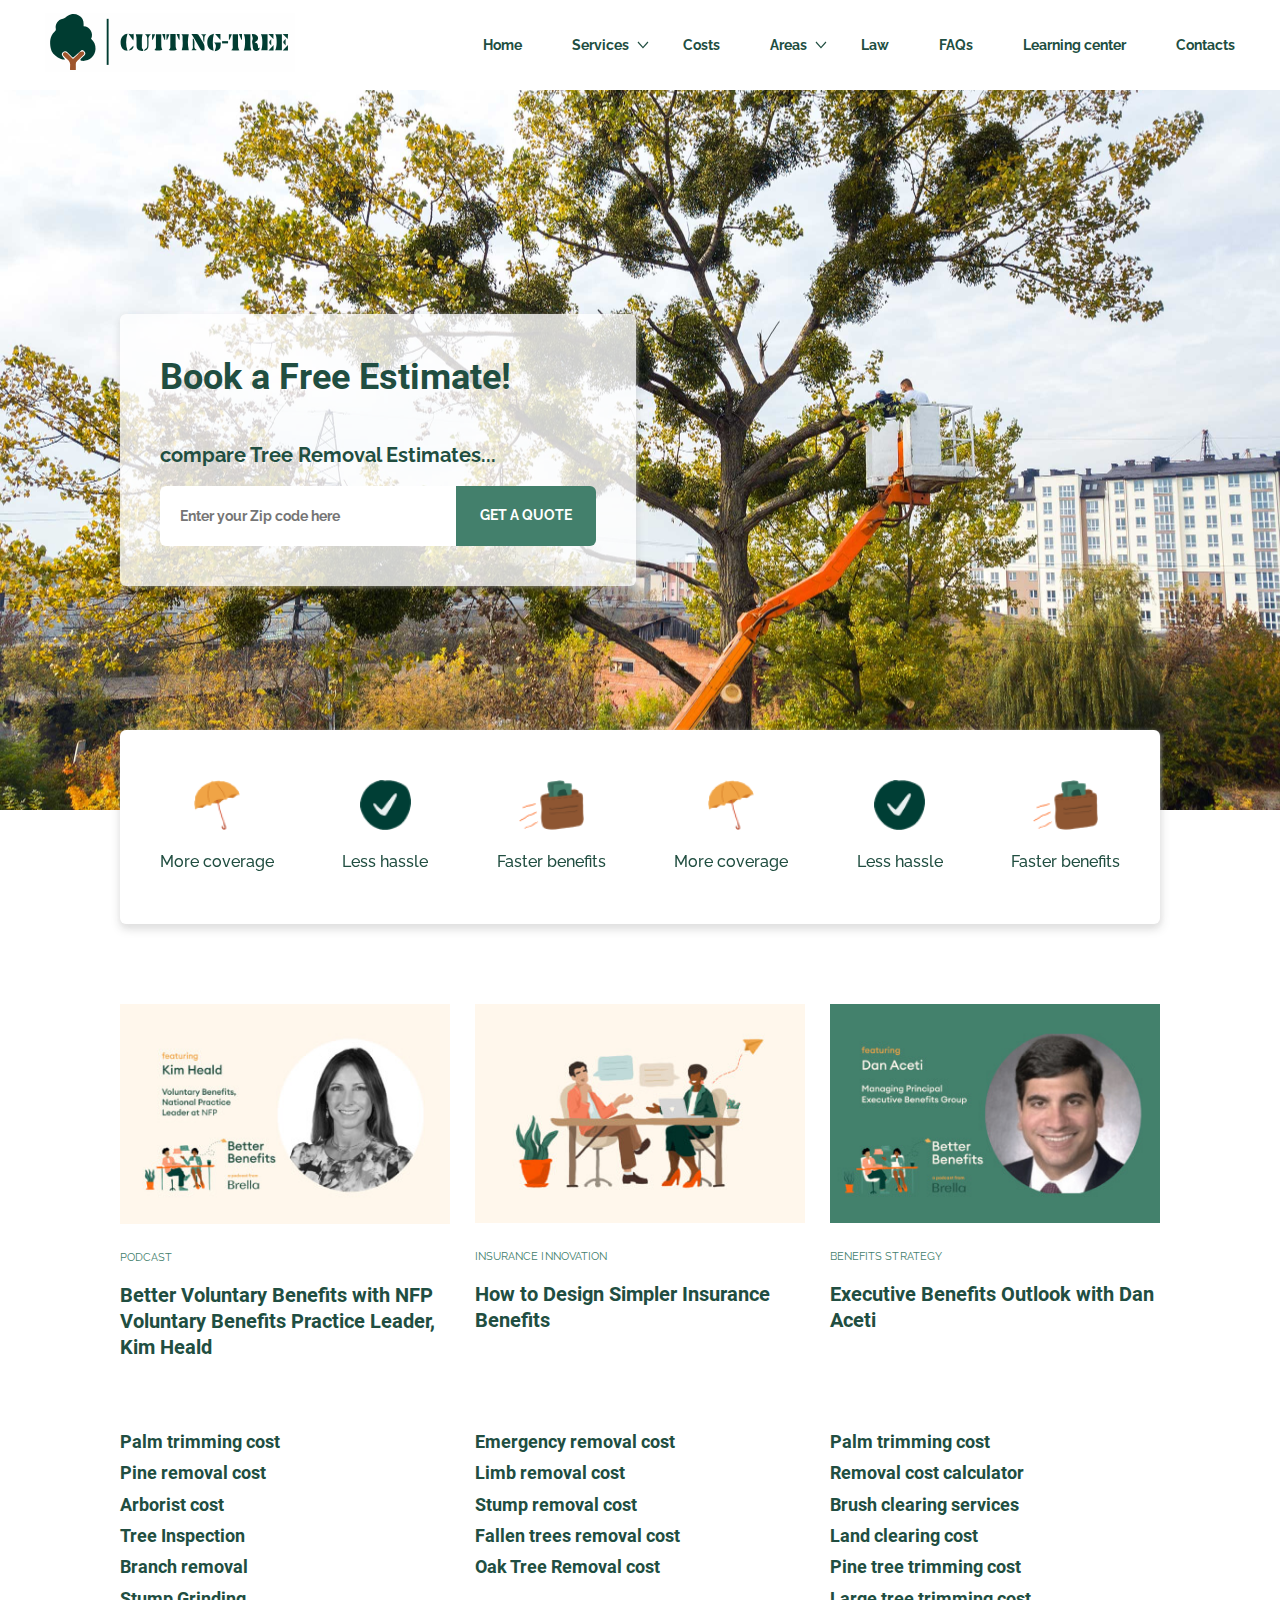
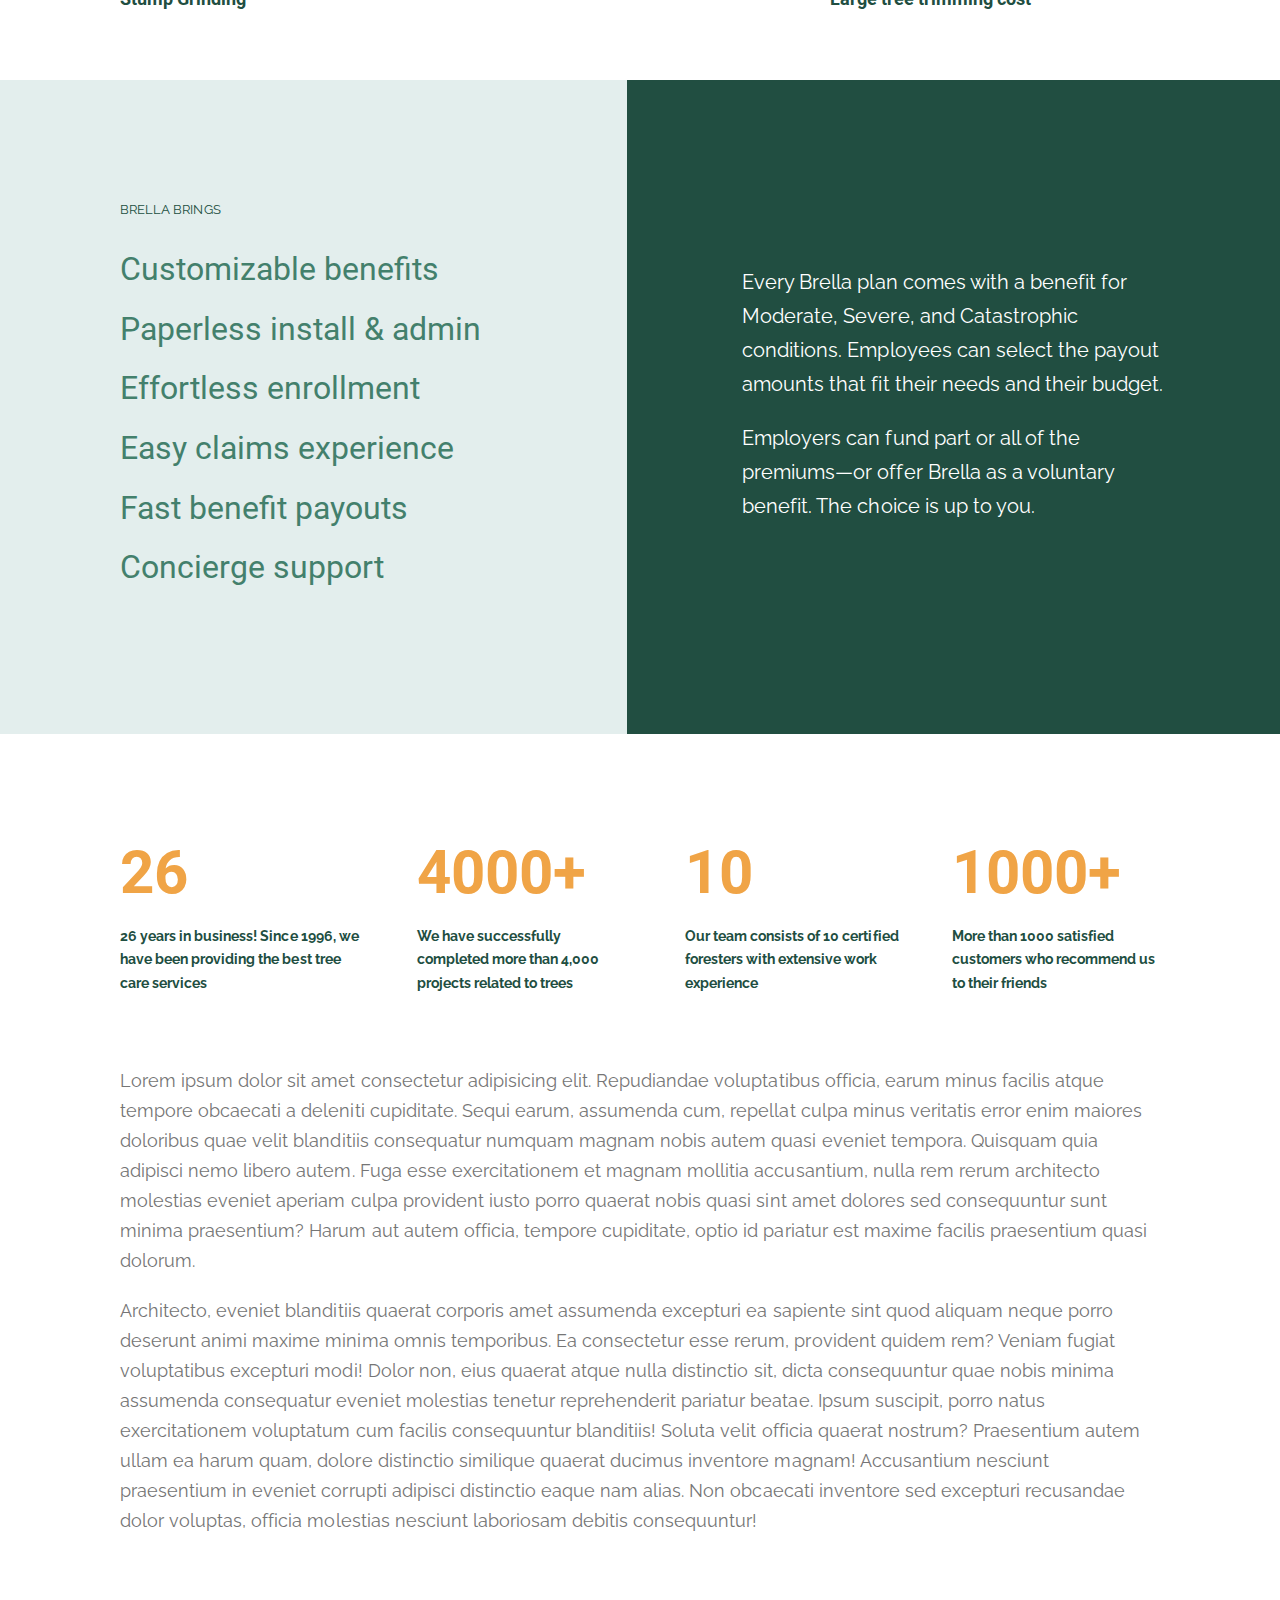
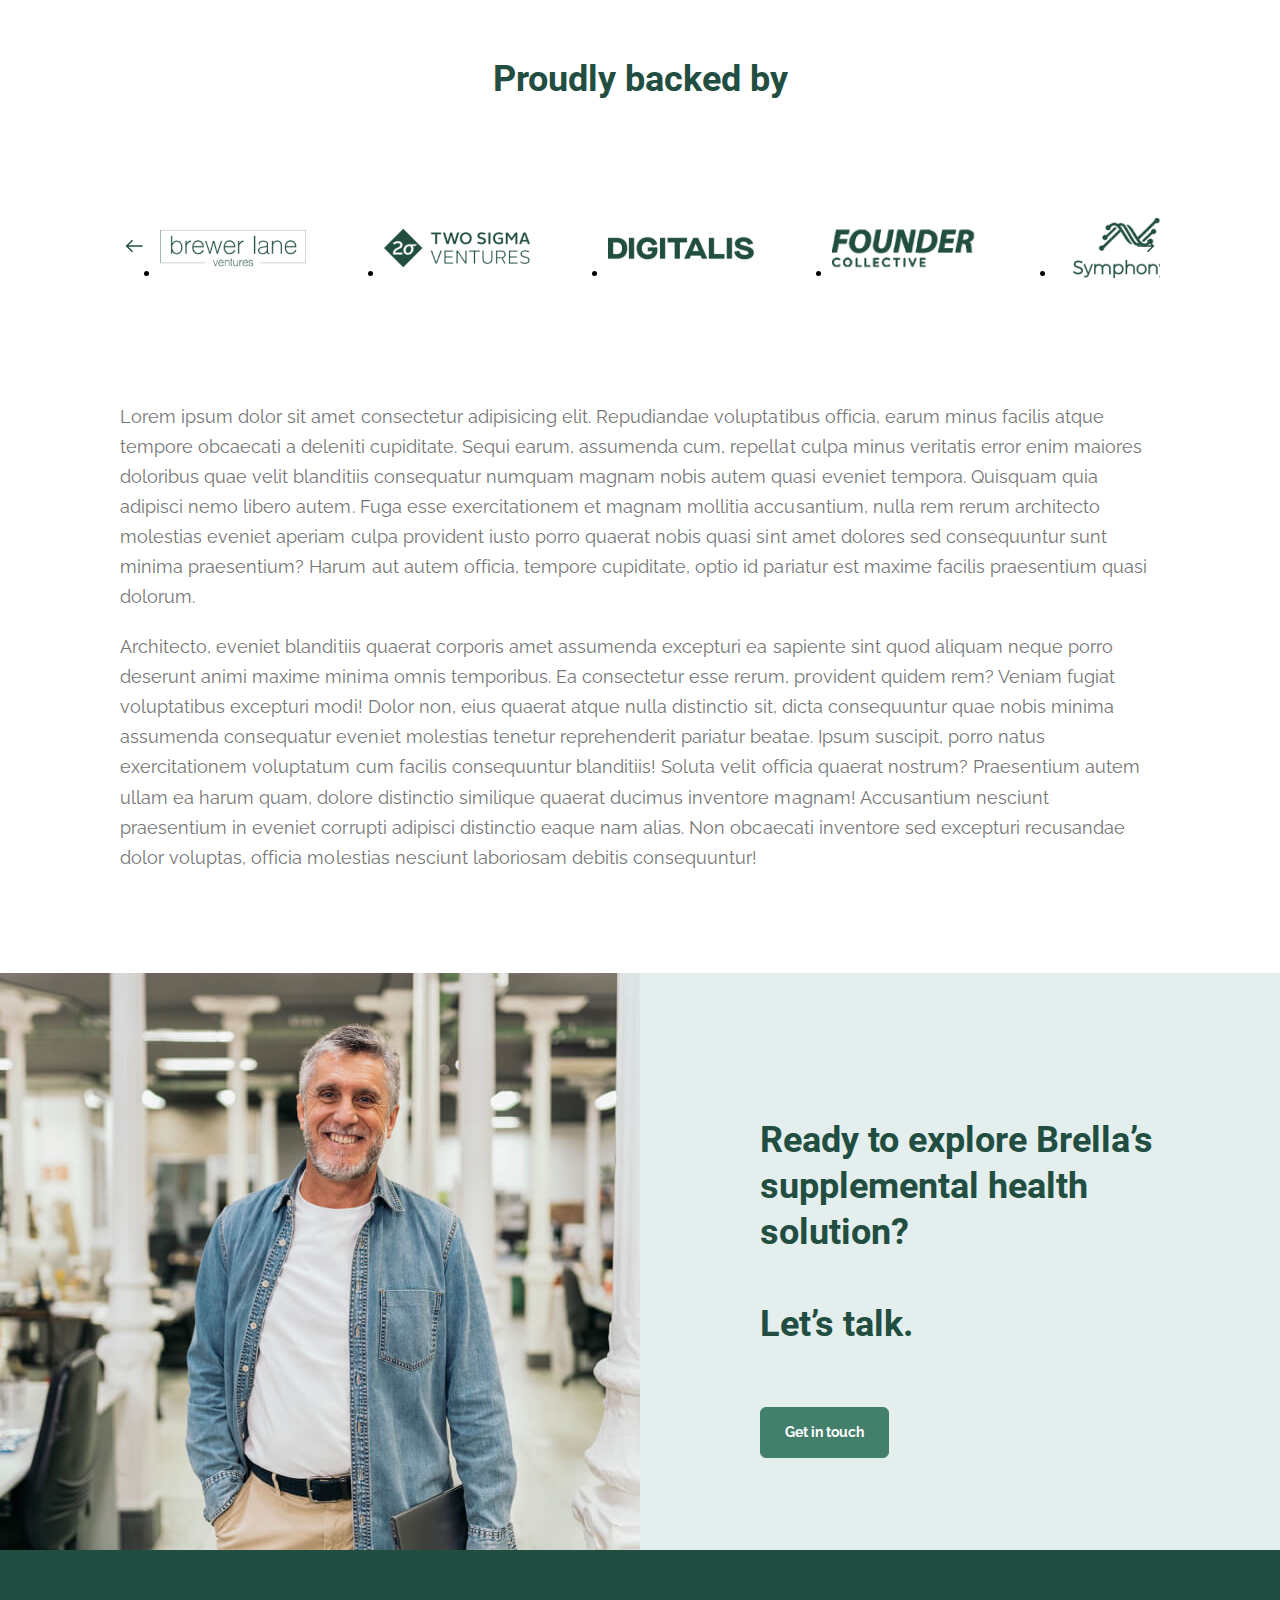
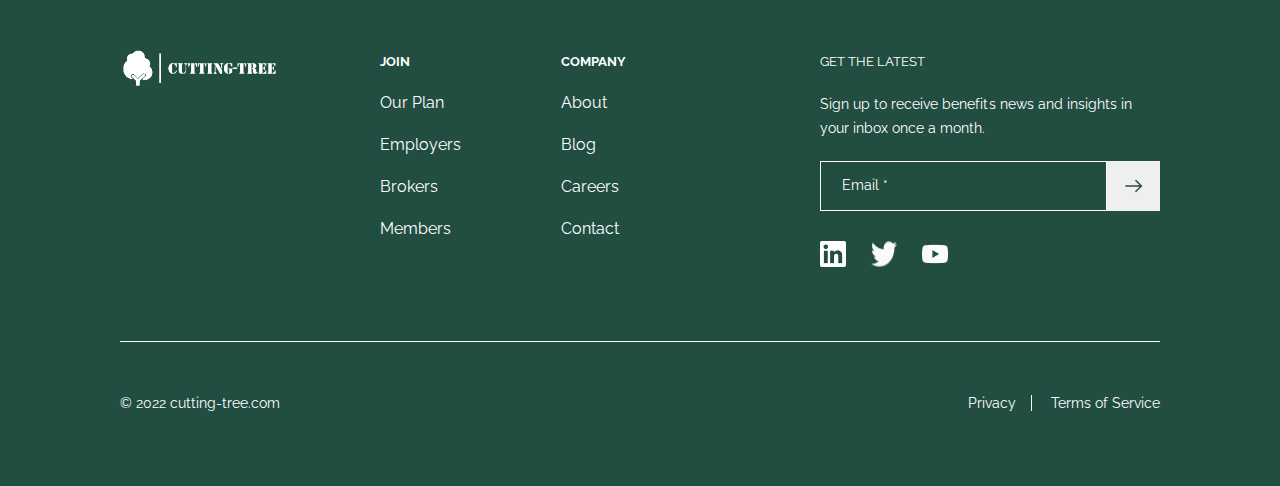
==== index.html @ c0d65509 "style: small fixes in html code styles" ====
<!DOCTYPE html>
<html lang="en">
  <head>
    <meta charset="UTF-8" />
    <meta http-equiv="X-UA-Compatible" content="IE=edge" />
    <meta name="viewport" content="width=device-width, initial-scale=1.0" />
    <link rel="stylesheet" href="./styles/styles.css" />
    <link rel="stylesheet" href="./vendor/swiper-bundle.min.css" />
    <title>Cutting Tree Service - Free removal estimates</title>
  </head>
  <body>
    <div class="page">
      <header class="header page__section page__section_size_l">
        <div class="header__container">
          <div class="header__logo">
            <a href="/">
              <img
                class="logo"
                src="./images/logo-image.svg"
                alt="Cutting tree - tree removal estimates"
              />
            </a>
          </div>
          <div class="menu header__menu">
            <a href="#" class="menu__logo-link">
              <img
                class="menu__logo"
                src="./images/logo-image.svg"
                alt="Cutting tree - tree removal estimates"
              />
            </a>
            <ul class="menu__list">
              <li class="menu__item">
                <a class="menu__link" href="#">Home</a>
              </li>
              <li class="menu__item menu__item_has-subsection">
                <a class="menu__link" href="#">Services</a>
                <span class="menu__sublist-arrow"></span>
                <ul class="menu__sublist">
                  <li class="menu__sublist-back">Go back</li>
                  <li class="menu__sublist-item">
                    <a class="menu__link" href="#">Services Link 1</a>
                  </li>
                  <li class="menu__sublist-item">
                    <a class="menu__link" href="#">Services Link 2</a>
                  </li>
                  <li class="menu__sublist-item">
                    <a class="menu__link" href="#">Services Link 3</a>
                  </li>
                  <li class="menu__sublist-item">
                    <a class="menu__link" href="#">Services Link 4</a>
                  </li>
                  <li class="menu__sublist-item">
                    <a class="menu__link" href="#">Services Link 5</a>
                  </li>
                  <li class="menu__sublist-item">
                    <a class="menu__link" href="#">Services Link 6</a>
                  </li>
                </ul>
              </li>
              <li class="menu__item">
                <a class="menu__link" href="#">Costs</a>
              </li>
              <li class="menu__item menu__item_has-subsection">
                <a class="menu__link" href="#">Areas</a>
                <span class="menu__sublist-arrow"></span>
                <ul class="menu__sublist">
                  <li class="menu__sublist-back">Go back</li>
                  <li class="menu__sublist-item">
                    <a class="menu__link" href="#">Areas Link 1</a>
                  </li>
                  <li class="menu__sublist-item">
                    <a class="menu__link" href="#">Areas Link 2</a>
                  </li>
                  <li class="menu__sublist-item">
                    <a class="menu__link" href="#">Areas Link 3</a>
                  </li>
                  <li class="menu__sublist-item">
                    <a class="menu__link" href="#">Areas Link 4</a>
                  </li>
                  <li class="menu__sublist-item">
                    <a class="menu__link" href="#">Areas Link 5</a>
                  </li>
                  <li class="menu__sublist-item">
                    <a class="menu__link" href="#">Areas Link 6</a>
                  </li>
                </ul>
              </li>
              <li class="menu__item">
                <a class="menu__link" href="#">Law</a>
              </li>
              <li class="menu__item">
                <a class="menu__link" href="#">FAQs</a>
              </li>
              <li class="menu__item">
                <a class="menu__link" href="#">Learning center</a>
              </li>
              <li class="menu__item">
                <a class="menu__link" href="#">Contacts</a>
              </li>
            </ul>
          </div>
          <button class="header__menu-button"></button>
        </div>
        <div class="header__overlay"></div>
      </header>

      <main class="main">
        <section class="hero">
          <img
            class="hero__image"
            src="./images/hero.jpg"
            alt="Cutting Tree Service - tree removal estimates"
          />
          <div class="hero__wide-container">
            <div class="hero__container page__section page__section_size_m">
              <div class="hero__action-container">
                <div class="hero__title">Book a Free Estimate!</div>
                <div class="hero__subtitle">
                  compare Tree Removal Estimates...
                </div>
                <form
                  action=""
                  class="form hero__search-form"
                  autocomplete="off"
                >
                  <input
                    class="form__input"
                    type="text"
                    name="query"
                    placeholder="Enter your Zip code here"
                  />
                  <button class="form__button" type="button" aria-label="">
                    Get a quote
                  </button>
                </form>
              </div>
            </div>
          </div>
        </section>

        <section class="advantages page__section page__section_size_m">
          <ul class="advantages__list">
            <li class="advantages__item">
              <img class="advantages__image" src="./images/adv1.png" alt="" />
              <a class="advantages__link">More coverage</a>
            </li>
            <li class="advantages__item">
              <img class="advantages__image" src="./images/adv2.png" alt="" />
              <a class="advantages__link">Less hassle</a>
            </li>
            <li class="advantages__item">
              <img class="advantages__image" src="./images/adv3.png" alt="" />
              <a class="advantages__link">Faster benefits</a>
            </li>
            <li class="advantages__item">
              <img class="advantages__image" src="./images/adv1.png" alt="" />
              <a class="advantages__link">More coverage</a>
            </li>
            <li class="advantages__item">
              <img class="advantages__image" src="./images/adv2.png" alt="" />
              <a class="advantages__link">Less hassle</a>
            </li>
            <li class="advantages__item">
              <img class="advantages__image" src="./images/adv3.png" alt="" />
              <a class="advantages__link">Faster benefits</a>
            </li>
          </ul>
        </section>

        <section class="articles page__section page__section_size_l">
          <div class="scroll-row">
            <ul class="articles__list">
              <li class="articles__item">
                <article class="article">
                  <img
                    src="./images/article1-podcast.jpg"
                    alt=""
                    class="article__image"
                  />
                  <h3 class="article__type">Podcast</h3>
                  <a href="#" class="article__link">
                    Better Voluntary Benefits with NFP Voluntary Benefits Practice Leader, Kim Heald
                  </a>
                </article>
              </li>
              <li class="articles__item">
                <article class="article">
                  <img
                    src="./images/article2-insurance.jpg"
                    alt=""
                    class="article__image"
                  />
                  <h3 class="article__type">Insurance Innovation</h3>
                  <a href="#" class="article__link">
                    How to Design Simpler Insurance Benefits
                  </a>
                </article>
              </li>
              <li class="articles__item">
                <article class="article">
                  <img
                    src="./images/article3-srategy.jpg"
                    alt=""
                    class="article__image"
                  />
                  <h3 class="article__type">Benefits Strategy</h3>
                  <a href="#" class="article__link">
                    Executive Benefits Outlook with Dan Aceti
                  </a>
                </article>
              </li>
            </ul>
          </div>
        </section>

        <section class="columns page__section page__section_size_m">
          <article class="columns__item">
            <ul class="columns__link-list">
              <li class="columns__list-item">
                <a href="#" class="columns__link">Palm trimming cost</a>
              </li>
              <li class="columns__list-item">
                <a href="#" class="columns__link">Pine removal cost</a>
              </li>
              <li class="columns__list-item">
                <a href="#" class="columns__link">Arborist cost</a>
              </li>
              <li class="columns__list-item">
                <a href="#" class="columns__link">Tree Inspection</a>
              </li>
              <li class="columns__list-item">
                <a href="#" class="columns__link">Branch removal</a>
              </li>
              <li class="columns__list-item">
                <a href="#" class="columns__link">Stump Grinding</a>
              </li>
            </ul>
          </article>
          <article class="columns__item">
            <ul class="columns__link-list">
              <li class="columns__list-item">
                <a href="#" class="columns__link">Emergency removal cost</a>
              </li>
              <li class="columns__list-item">
                <a href="#" class="columns__link">Limb removal cost</a>
              </li>
              <li class="columns__list-item">
                <a href="#" class="columns__link">Stump removal cost</a>
              </li>
              <li class="columns__list-item">
                <a href="#" class="columns__link">Fallen trees removal cost</a>
              </li>
              <li class="columns__list-item">
                <a href="#" class="columns__link">Oak Tree Removal cost</a>
              </li>
            </ul>
          </article>
          <article class="columns__item">
            <ul class="columns__link-list">
              <li class="columns__list-item">
                <a href="#" class="columns__link">Palm trimming cost</a>
              </li>
              <li class="columns__list-item">
                <a href="#" class="columns__link">Removal cost calculator</a>
              </li>
              <li class="columns__list-item">
                <a href="#" class="columns__link">Brush clearing services</a>
              </li>
              <li class="columns__list-item">
                <a href="#" class="columns__link">Land clearing cost</a>
              </li>
              <li class="columns__list-item">
                <a href="#" class="columns__link">Pine tree trimming cost</a>
              </li>
              <li class="columns__list-item">
                <a href="#" class="columns__link">Large tree trimming cost</a>
              </li>
            </ul>
          </article>
        </section>

        <section class="two-sides page__section page__section_size_xl">
          <div class="two-sides__column">
            <p class="two-sides__caption">brella brings</p>
            <ul class="two-sides__list">
              <li class="two-sides__item">
                <a class="two-sides__link" href="#">Customizable benefits</a>
              </li>
              <li class="two-sides__item">
                <a class="two-sides__link" href="#">Paperless install & admin</a>
              </li>
              <li class="two-sides__item">
                <a class="two-sides__link" href="#">Effortless enrollment</a>
              </li>
              <li class="two-sides__item">
                <a class="two-sides__link" href="#">Easy claims experience</a>
              </li>
              <li class="two-sides__item">
                <a class="two-sides__link" href="#">Fast benefit payouts</a>
              </li>
              <li class="two-sides__item">
                <a class="two-sides__link" href="#">Concierge support</a>
              </li>
            </ul>
          </div>
          <div class="two-sides__column">
            <p class="two-sides__text">
              Every Brella plan comes with a benefit for Moderate, Severe, and Catastrophic conditions. Employees can select the payout amounts that fit their needs and their budget.
            </p>
            <p class="two-sides__text">
              Employers can fund part or all of the premiums—or offer Brella as a voluntary benefit. The choice is up to you.
            </p>
          </div>
        </section>

        <section class="numbers page__section page__section_size_m">
          <ul class="numbers__list">
            <li class="numbers__item">
              <h2 class="numbers__title">26</h2>
              <p class="numbers__desc">
                26 years in business! Since 1996, we have been providing the best tree care services
              </p>
            </li>
            <li class="numbers__item">
              <h2 class="numbers__title">4000+</h2>
              <p class="numbers__desc">
                We have successfully completed more than 4,000 projects related to trees
              </p>
            </li>
            <li class="numbers__item">
              <h2 class="numbers__title">10</h2>
              <p class="numbers__desc">
                Our team consists of 10 certified foresters with extensive work experience
              </p>
            </li>
            <li class="numbers__item">
              <h2 class="numbers__title">1000+</h2>
              <p class="numbers__desc">
                More than 1000 satisfied customers who recommend us to their friends
              </p>
            </li>
          </ul>
        </section>

        <section class="texts page__section page__section_size_m">
            <p class="texts__paragraph">Lorem ipsum dolor sit amet consectetur adipisicing elit. Repudiandae voluptatibus officia, earum minus facilis atque tempore obcaecati a deleniti cupiditate. Sequi earum, assumenda cum, repellat culpa minus veritatis error enim maiores doloribus quae velit blanditiis consequatur numquam magnam nobis autem quasi eveniet tempora. Quisquam quia adipisci nemo libero autem. Fuga esse exercitationem et magnam mollitia accusantium, nulla rem rerum architecto molestias eveniet aperiam culpa provident iusto porro quaerat nobis quasi sint amet dolores sed consequuntur sunt minima praesentium? Harum aut autem officia, tempore cupiditate, optio id pariatur est maxime facilis praesentium quasi dolorum.</p>
            <p class="texts__paragraph">Architecto, eveniet blanditiis quaerat corporis amet assumenda excepturi ea sapiente sint quod aliquam neque porro deserunt animi maxime minima omnis temporibus. Ea consectetur esse rerum, provident quidem rem? Veniam fugiat voluptatibus excepturi modi! Dolor non, eius quaerat atque nulla distinctio sit, dicta consequuntur quae nobis minima assumenda consequatur eveniet molestias tenetur reprehenderit pariatur beatae. Ipsum suscipit, porro natus exercitationem voluptatum cum facilis consequuntur blanditiis! Soluta velit officia quaerat nostrum? Praesentium autem ullam ea harum quam, dolore distinctio similique quaerat ducimus inventore magnam! Accusantium nesciunt praesentium in eveniet corrupti adipisci distinctio eaque nam alias. Non obcaecati inventore sed excepturi recusandae dolor voluptas, officia molestias nesciunt laboriosam debitis consequuntur!</p>
        </section>

        <section class="clients page__section page__section_size_m">
          <h2 class="clients__title">Proudly backed by</h2>
          <div class="swiper mySwiper">
            <ul class="clients__list swiper-wrapper">
              <li class="clients__item swiper-slide">
                <a href="#" class="clients__link">
                  <img
                    src="./images/client1.png"
                    alt=""
                    class="clients__logo"
                  />
                </a>
              </li>
              <li class="clients__item swiper-slide">
                <a href="#" class="clients__link">
                  <img
                    src="./images/client2.png"
                    alt=""
                    class="clients__logo"
                  />
                </a>
              </li>
              <li class="clients__item swiper-slide">
                <a href="#" class="clients__link">
                  <img
                    src="./images/client3.png"
                    alt=""
                    class="clients__logo"
                  />
                </a>
              </li>
              <li class="clients__item swiper-slide">
                <a href="#" class="clients__link">
                  <img
                    src="./images/client4.png"
                    alt=""
                    class="clients__logo"
                  />
                </a>
              </li>
              <li class="clients__item swiper-slide">
                <a href="#" class="clients__link">
                  <img
                    src="./images/client5.png"
                    alt=""
                    class="clients__logo"
                  />
                </a>
              </li>
              <li class="clients__item swiper-slide">
                <a href="#" class="clients__link">
                  <img
                    src="./images/client1.png"
                    alt=""
                    class="clients__logo"
                  />
                </a>
              </li>
              <li class="clients__item swiper-slide">
                <a href="#" class="clients__link">
                  <img
                    src="./images/client2.png"
                    alt=""
                    class="clients__logo"
                  />
                </a>
              </li>
              <li class="clients__item swiper-slide">
                <a href="#" class="clients__link">
                  <img
                    src="./images/client3.png"
                    alt=""
                    class="clients__logo"
                  />
                </a>
              </li>
            </ul>
          </div>
          <div class="clients__button-next"></div>
          <div class="clients__button-prev"></div>
        </section>

        <section class="texts page__section page__section_size_m">
          <p class="texts__paragraph">Lorem ipsum dolor sit amet consectetur adipisicing elit. Repudiandae voluptatibus officia, earum minus facilis atque tempore obcaecati a deleniti cupiditate. Sequi earum, assumenda cum, repellat culpa minus veritatis error enim maiores doloribus quae velit blanditiis consequatur numquam magnam nobis autem quasi eveniet tempora. Quisquam quia adipisci nemo libero autem. Fuga esse exercitationem et magnam mollitia accusantium, nulla rem rerum architecto molestias eveniet aperiam culpa provident iusto porro quaerat nobis quasi sint amet dolores sed consequuntur sunt minima praesentium? Harum aut autem officia, tempore cupiditate, optio id pariatur est maxime facilis praesentium quasi dolorum.</p>
          <p class="texts__paragraph">Architecto, eveniet blanditiis quaerat corporis amet assumenda excepturi ea sapiente sint quod aliquam neque porro deserunt animi maxime minima omnis temporibus. Ea consectetur esse rerum, provident quidem rem? Veniam fugiat voluptatibus excepturi modi! Dolor non, eius quaerat atque nulla distinctio sit, dicta consequuntur quae nobis minima assumenda consequatur eveniet molestias tenetur reprehenderit pariatur beatae. Ipsum suscipit, porro natus exercitationem voluptatum cum facilis consequuntur blanditiis! Soluta velit officia quaerat nostrum? Praesentium autem ullam ea harum quam, dolore distinctio similique quaerat ducimus inventore magnam! Accusantium nesciunt praesentium in eveniet corrupti adipisci distinctio eaque nam alias. Non obcaecati inventore sed excepturi recusandae dolor voluptas, officia molestias nesciunt laboriosam debitis consequuntur!</p>
      </section>

        <section class="action page__section page__section_size_xl">
          <img src="./images/action-pic.jpg" alt="" class="action__image" />
          <div class="action__prompt">
            <h2 class="action__title">
              Ready to explore Brella’s supplemental health solution?
            </h2>
            <h2 class="action__title">Let’s talk.</h2>
            <button type="button" class="action__button">Get in touch</button>
          </div>
        </section>
      </main>

      <footer class="footer">
        <div class="footer__main-container page__section page__section_size_m">
          <div class="footer__information">
            <img
              src="./images/logo-white.png"
              alt="Cutting tree - tree removal estimates"
              class="footer__logo"
            />
            <div class="footer__menu-container">
              <div class="footer__container">
                <h3 class="footer__menu-title">Join</h3>
                <ul class="footer__menu">
                  <li class="footer__item">
                    <a href="#" class="footer__menu-link">Our Plan</a>
                  </li>
                  <li class="footer__item">
                    <a href="#" class="footer__menu-link">Employers</a>
                  </li>
                  <li class="footer__item">
                    <a href="#" class="footer__menu-link">Brokers</a>
                  </li>
                  <li class="footer__item">
                    <a href="#" class="footer__menu-link">Members</a>
                  </li>
                </ul>
              </div>
              <div class="footer__container">
                <h3 class="footer__menu-title">Company</h3>
                <ul class="footer__menu">
                  <li class="footer__item">
                    <a href="#" class="footer__menu-link">About</a>
                  </li>
                  <li class="footer__item">
                    <a href="#" class="footer__menu-link">Blog</a>
                  </li>
                  <li class="footer__item">
                    <a href="#" class="footer__menu-link">Careers</a>
                  </li>
                  <li class="footer__item">
                    <a href="#" class="footer__menu-link">Contact</a>
                  </li>
                </ul>
              </div>
            </div>
            <div class="footer__subscription">
              <div class="footer__caption">Get the latest</div>
              <p class="footer__text">
                Sign up to receive benefits news and insights in your inbox once a month.
              </p>
              <form action="" class="footer__form">
                <input
                  type="text"
                  class="footer__email"
                  placeholder="Email *"
                />
                <button class="footer__button"></button>
              </form>
              <div class="socials">
                <ul class="socials__list">
                  <li class="socials__item">
                    <a href="#" class="socials__link socials__link_res_instagram"></a>
                  </li>
                  <li class="socials__item">
                    <a href="#" class="socials__link socials__link_res_twitter"></a>
                  </li>
                  <li class="socials__item">
                    <a href="#" class="socials__link socials__link_res_youtube"></a>
                  </li>
                </ul>
              </div>
            </div>
          </div>
          <div class="footer__oficials">
            <p class="footer__copyright">&copy; 2022 cutting-tree.com</p>
            <div class="footer__oficials-link">
              <a href="#" class="footer__link">Privacy</a>
              <a href="#" class="footer__link">Terms of Service</a>
            </div>
          </div>
        </div>
      </footer>
    </div>

    <!-- Swiper JS -->
    <script src="./vendor/scripts/swiper-bundle.min.js"></script>
    <script src="./scripts/index.js"></script>
  </body>
</html>
---- styles/styles.css ----
@import url(../vendor/normalize.css);
@font-face {
  src: url(../vendor/fonts/Raleway/Raleway-VariableFont_wght.ttf) format("truetype");
  font-family: "Raleway";
  font-style: normal;
}
@font-face {
  src: url(../vendor/fonts/Raleway/Raleway-Italic-VariableFont_wght.ttf) format("truetype");
  font-family: "Raleway";
  font-style: italic;
}
@font-face {
  src: url(../vendor/fonts/Roboto/Roboto-Bold.ttf) format("truetype");
  font-family: "Roboto";
  font-weight: 700;
  font-style: normal;
}
@font-face {
  src: url(../vendor/fonts/Roboto/Roboto-Regular.ttf) format("truetype");
  font-family: "Roboto";
  font-weight: 400;
  font-style: normal;
}
.page {
  width: 100%;
}
.page__section {
  min-width: 320px;
  max-width: 1440px;
  box-sizing: border-box;
  margin: 0 auto;
}
.page__section_size_xl {
  padding-left: 0;
  padding-right: 0;
}
.page__section_size_l {
  padding-left: 45px;
  padding-right: 45px;
}
@media (max-width: 1279px) {
  .page__section_size_l {
    padding-left: 30px;
    padding-right: 30px;
  }
}
@media (max-width: 1023px) {
  .page__section_size_l {
    padding-left: 24px;
    padding-right: 24px;
  }
}
@media (max-width: 810px) {
  .page__section_size_l {
    padding-left: 16px;
    padding-right: 16px;
  }
}
@media (max-width: 374px) {
  .page__section_size_l {
    padding-left: 8px;
    padding-right: 8px;
  }
}
.page__section_size_m {
  padding-left: 120px;
  padding-right: 120px;
}
@media (max-width: 1279px) {
  .page__section_size_m {
    padding-left: 60px;
    padding-right: 60px;
  }
}
@media (max-width: 1023px) {
  .page__section_size_m {
    padding-left: 30px;
    padding-right: 30px;
  }
}
@media (max-width: 810px) {
  .page__section_size_m {
    padding-left: 16px;
    padding-right: 16px;
  }
}
@media (max-width: 374px) {
  .page__section_size_m {
    padding-left: 8px;
    padding-right: 8px;
  }
}

.header {
  height: 90px;
}
@media (max-width: 1023px) {
  .header {
    height: 80px;
  }
}
@media (max-width: 810px) {
  .header {
    height: 60px;
  }
}
.header__container {
  display: flex;
  flex-flow: row nowrap;
  justify-content: space-between;
  align-items: center;
  height: 100%;
}
.header__logo {
  flex-basis: 25%;
  flex-shrink: 2;
  min-width: 180px;
  max-width: 280px;
  padding-right: 30px;
  box-sizing: border-box;
}
@media (max-width: 1279px) {
  .header__logo {
    max-width: 240px;
  }
}
@media (max-width: 1023px) {
  .header__logo {
    max-width: 210px;
    padding-right: 0;
  }
}
.header__menu {
  flex-shrink: 1;
}
.header__menu-button {
  display: none;
  width: 30px;
  height: 23px;
  padding: 0;
  background-color: transparent;
  background-image: url("../images/mobile-menu.svg");
  background-repeat: no-repeat;
  background-size: 30px 23px;
  background-position: center;
  border: none;
}
@media (max-width: 1023px) {
  .header__menu-button {
    display: block;
  }
}
.header__overlay {
  display: none;
  position: fixed;
  left: 0;
  top: 0;
  width: 100%;
  height: 100%;
  background-color: rgba(0, 0, 0, 0.8);
  z-index: 10;
}
.header__overlay_visible_true {
  display: block;
}

.logo {
  width: 100%;
  height: 100%;
  object-fit: contain;
}

@media (max-width: 1023px) {
  .menu {
    position: fixed;
    top: 0;
    left: -100%;
    height: 100vh;
    width: 100%;
    visibility: hidden;
    max-width: 324px;
    min-width: 274px;
    overflow-y: auto;
    overflow-x: hidden;
    background-color: #ffffff;
    z-index: 11;
    transition: all 0.3s ease-in-out;
  }
}
@media (max-width: 480px) {
  .menu {
    max-width: 75vw;
  }
}
.menu__logo-link {
  display: none;
}
@media (max-width: 1023px) {
  .menu__logo-link {
    display: block;
  }
}
.menu__logo {
  padding: 25px 15px 25px;
  width: 160px;
}
@media (max-width: 480px) {
  .menu__logo {
    padding-top: 9px;
    padding-bottom: 10px;
  }
}
.menu__list {
  display: flex;
  flex-direction: row;
  margin: 0;
  padding: 0;
  list-style: none;
}
@media (max-width: 1023px) {
  .menu__list {
    flex-direction: column;
  }
}
.menu__item {
  position: relative;
  margin-right: 50px;
  display: flex;
  flex-flow: row nowrap;
  justify-content: flex-start;
  align-items: center;
  box-sizing: border-box;
  text-align: center;
}
.menu__item:last-of-type {
  margin-right: 0;
}
@media (max-width: 1279px) {
  .menu__item {
    margin-right: 30px;
  }
}
@media (max-width: 1023px) {
  .menu__item {
    border-bottom: 1px solid #dee2e6;
    margin-right: 0;
    padding: 15px 16px;
  }
  .menu__item:first-of-type {
    border-top: 1px solid #dee2e6;
  }
}
.menu__item_has-subsection {
  margin-right: 34px;
}
@media (max-width: 1279px) {
  .menu__item_has-subsection {
    margin-right: 18px;
  }
}
@media (max-width: 1023px) {
  .menu__item_has-subsection {
    position: static;
    display: flex;
    flex-flow: row nowrap;
    justify-content: space-between;
    align-items: center;
    margin-right: 0;
  }
}
.menu__link {
  font-family: "Raleway", Arial, sans-serif;
  font-size: 14px;
  font-weight: 700;
  font-style: normal;
  line-height: 1.43;
  color: #214E41;
  text-decoration: none;
}
@media (max-width: 1023px) {
  .menu__link {
    font-size: 16px;
  }
}
.menu__link:hover {
  text-decoration: underline;
  cursor: pointer;
}
.menu__sublist-arrow {
  margin-left: 8px;
  display: inline-block;
  width: 12px;
  height: 8px;
  background-image: url("../images/menu-arrow.svg");
  background-repeat: no-repeat;
  background-size: 12px 8px;
  background-position: center center;
  transition: transform 0.2s ease-in-out;
}
@media (max-width: 1279px) {
  .menu__sublist-arrow {
    margin-left: 5px;
  }
}
@media (max-width: 1023px) {
  .menu__sublist-arrow {
    margin-left: 0;
    transform: rotate(-90deg);
  }
}
.menu__sublist {
  position: absolute;
  top: 20px;
  left: -15px;
  width: 200px;
  height: auto;
  display: none;
  flex-direction: column;
  padding: 10px 0 0;
  margin: 0;
  list-style: none;
  background-color: #ffffff;
  z-index: 3;
}
@media (max-width: 1023px) {
  .menu__sublist {
    padding-top: 0;
    display: block;
    top: 60px;
    left: 100%;
    height: 100vh;
    width: 100%;
    visibility: hidden;
    transition: all 0.15s linear;
  }
}
.menu__sublist-back {
  display: none;
  text-align: left;
}
@media (max-width: 1023px) {
  .menu__sublist-back {
    position: relative;
    display: block;
    padding: 15px 16px 15px 31px;
    border-top: 1px solid #dee2e6;
    border-bottom: 1px solid #dee2e6;
    font-family: "Raleway", Arial, sans-serif;
    font-size: 16px;
    font-weight: 700;
    font-style: normal;
    line-height: 1.43;
    color: #214E41;
  }
}
.menu__sublist-back:before {
  content: "";
  position: absolute;
  top: 22px;
  left: 6px;
  width: 12px;
  height: 8px;
  padding-left: 14px;
  background-image: url("../images/menu-arrow.svg");
  background-repeat: no-repeat;
  background-size: 12px 8px;
  background-position: center center;
  transform: rotate(90deg);
}
.menu__sublist-item {
  padding: 12px 15px;
  border: 1px solid #dee2e6;
  border-bottom: none;
  text-align: left;
}
.menu__sublist-item:last-of-type {
  border-bottom: 1px solid #dee2e6;
}
@media (max-width: 1023px) {
  .menu__sublist-item {
    padding: 15px 16px;
    border: none;
    border-bottom: 1px solid #dee2e6;
  }
}
.menu__item:hover .menu__sublist {
  display: flex;
}
.menu__item:hover .menu__sublist-arrow {
  transform: rotate(-180deg);
}
.menu_visible {
  left: 0;
  visibility: visible;
}

.hero {
  position: relative;
  font-size: 0;
}
.hero__image {
  width: 100%;
  max-height: 720px;
  object-fit: cover;
}
@media (max-width: 1279px) {
  .hero__image {
    min-height: 400px;
    max-height: 535px;
  }
}
@media (max-width: 1023px) {
  .hero__image {
    min-height: 330px;
    max-height: 400px;
  }
}
@media (max-width: 767px) {
  .hero__image {
    min-height: unset;
    height: 220px;
  }
}
.hero__wide-container {
  position: absolute;
  top: 0;
  left: 0;
  width: 100%;
  height: 100%;
}
@media (max-width: 767px) {
  .hero__wide-container {
    position: static;
    top: unset;
    left: unset;
    margin-top: 30px;
  }
}
.hero__container {
  height: 100%;
  display: flex;
  flex-flow: row nowrap;
  justify-content: flex-start;
  align-items: center;
}
.hero__action-container {
  box-sizing: border-box;
  padding: 40px;
  width: 100%;
  max-width: 516px;
  display: flex;
  flex-direction: column;
  position: relative;
}
@media (max-width: 767px) {
  .hero__action-container {
    max-width: unset;
  }
}
@media (max-width: 480px) {
  .hero__action-container {
    padding: 20px;
  }
}
.hero__action-container::before {
  content: "";
  position: absolute;
  top: 0;
  left: 0;
  width: 100%;
  height: 100%;
  background-color: #fff;
  opacity: 0.8;
  z-index: 1;
  border-radius: 6px;
  box-shadow: 1px 1px 4px rgba(232, 230, 230, 0.6);
  filter: drop-shadow(0px 4px 4px rgba(0, 0, 0, 0.15));
}
@media (max-width: 767px) {
  .hero__action-container::before {
    opacity: 1;
    background-color: #eae3da;
  }
}
.hero__title {
  font-family: "Roboto", Arial, sans-serif;
  font-size: 36px;
  font-weight: 700;
  font-style: normal;
  line-height: 1.28;
  color: #214E41;
  margin-bottom: 40px;
  z-index: 2;
}
@media (max-width: 1023px) {
  .hero__title {
    font-size: 28px;
    margin-bottom: 20px;
  }
}
@media (max-width: 480px) {
  .hero__title {
    font-size: 24px;
  }
}
.hero__subtitle {
  font-family: "Raleway", Arial, sans-serif;
  font-size: 20px;
  font-weight: 700;
  font-style: normal;
  line-height: 1.5;
  color: #214E41;
  margin-bottom: 16px;
  z-index: 2;
}
@media (max-width: 1023px) {
  .hero__subtitle {
    font-size: 18px;
    margin-bottom: 20px;
  }
}
@media (max-width: 480px) {
  .hero__subtitle {
    font-size: 16px;
    margin-bottom: 16px;
  }
}
.hero__search-form {
  z-index: 2;
}

.form {
  font-size: 0;
  display: flex;
  flex-flow: row nowrap;
  align-items: center;
  width: 100%;
  min-width: 250px;
  max-width: 436px;
}
.form__input {
  width: calc(100% - 140px);
  min-width: 170px;
  height: 60px;
  border: none;
  border-radius: 6px 0px 0px 6px;
  box-sizing: border-box;
  padding: 0 20px;
  font-family: "Raleway", Arial, sans-serif;
  font-size: 14px;
  font-weight: 700;
  font-style: normal;
  line-height: 1.43;
  color: #636262;
}
.form__input::placeholder {
  opacity: 1;
}
.form__input:focus {
  outline: none;
}
@media (max-width: 480px) {
  .form__input {
    padding-left: 12px;
    padding-right: 12px;
  }
}
.form__button {
  width: 100%;
  max-width: 140px;
  min-width: 80px;
  height: 60px;
  border-radius: 0px 6px 6px 0px;
  background-color: #43806C;
  border: none;
  font-family: "Raleway", Arial, sans-serif;
  font-size: 14px;
  font-weight: 700;
  font-style: normal;
  line-height: 1.54;
  color: #FFFFFF;
  text-transform: uppercase;
  padding: 0 20px;
  transition: background-color 300ms ease-in-out;
}
.form__button:hover {
  cursor: pointer;
  background-color: #326957;
}
@media (max-width: 480px) {
  .form__button {
    padding-left: 12px;
    padding-right: 12px;
  }
}

.advantages__list {
  position: relative;
  top: -80px;
  left: 0;
  display: flex;
  flex-direction: row;
  justify-content: space-between;
  padding: 50px 40px;
  margin: 0;
  box-sizing: border-box;
  list-style: none;
  box-shadow: 1px 1px 4px rgba(232, 230, 230, 0.6);
  filter: drop-shadow(0px 4px 4px rgba(0, 0, 0, 0.15));
  border-radius: 6px;
  background-color: #FFFFFF;
}
@media (max-width: 1023px) {
  .advantages__list {
    flex-wrap: wrap;
    position: static;
    top: 0;
    margin-top: 30px;
    padding: 40px 30px 10px;
  }
}
@media (max-width: 480px) {
  .advantages__list {
    padding-right: 20px;
  }
}
.advantages__item {
  display: flex;
  flex-direction: column;
}
@media (max-width: 1023px) {
  .advantages__item {
    flex-basis: 33%;
    margin-bottom: 30px;
  }
}
@media (max-width: 480px) {
  .advantages__item {
    flex-basis: 50%;
    padding-right: 10px;
    box-sizing: border-box;
  }
}
.advantages__image {
  height: 50px;
  object-fit: contain;
  margin-bottom: 20px;
}
.advantages__link {
  text-align: center;
  padding: 0;
  margin: 0;
  font-family: "Raleway", Arial, sans-serif;
  font-size: 16px;
  font-weight: 500;
  font-style: normal;
  line-height: 1.5;
  color: #214E41;
  transition: opacity 300ms ease-in-out;
}
.advantages__link:hover {
  opacity: 0.8;
}

.articles {
  padding-bottom: 70px;
  box-sizing: border-box;
}
@media (max-width: 1279px) {
  .articles {
    padding-bottom: 60px;
  }
}
@media (max-width: 1023px) {
  .articles {
    padding-top: 30px;
    padding-bottom: 30px;
  }
}
@media (max-width: 810px) {
  .articles {
    padding-bottom: 30px;
  }
}
.articles__list {
  list-style: none;
  padding-left: 75px;
  padding-right: 75px;
  box-sizing: border-box;
  margin: 0;
  display: flex;
  flex-direction: row;
  flex-wrap: nowrap;
  gap: 25px;
  justify-content: space-between;
}
@media (max-width: 1279px) {
  .articles__list {
    padding-left: 30px;
    padding-right: 30px;
  }
}
@media (max-width: 1023px) {
  .articles__list {
    padding-left: 0;
    padding-right: 0;
    flex-direction: unset;
    flex-wrap: unset;
    justify-content: unset;
    display: inline-grid;
    grid-auto-flow: column;
    padding-bottom: 20px;
  }
}

.scroll-row {
  overflow-x: auto;
  overflow-y: hidden;
}

.article {
  width: 100%;
  max-width: 355px;
}
@media (max-width: 1023px) {
  .article {
    width: 355px;
  }
}
@media (max-width: 810px) {
  .article {
    width: 302px;
  }
}
.article__image {
  width: 100%;
  object-fit: contain;
  margin: 0 0 20px;
}
.article__type {
  font-family: "Raleway", Arial, sans-serif;
  font-size: 11px;
  font-weight: 400;
  font-style: normal;
  line-height: 1.654;
  color: #43806C;
  letter-spacing: 0.05px;
  text-transform: uppercase;
  margin: 0 0 15px;
}
@media (max-width: 810px) {
  .article__type {
    font-size: 12px;
    font-weight: 700;
  }
}
.article__link {
  font-family: "Roboto", Arial, sans-serif;
  font-size: 20px;
  font-weight: 700;
  font-style: normal;
  line-height: 1.3;
  color: #214E41;
  margin: 0;
  text-decoration: none;
  transition: opacity 300ms ease-in-out;
}
.article__link:hover {
  opacity: 0.9;
}

.columns {
  display: flex;
  flex-flow: row nowrap;
  padding-bottom: 70px;
  box-sizing: border-box;
  justify-content: space-between;
  gap: 25px;
}
@media (max-width: 767px) {
  .columns {
    flex-wrap: wrap;
    gap: 20px;
  }
}
@media (max-width: 480px) {
  .columns {
    flex-direction: column;
  }
}
.columns__item {
  width: 100%;
  max-width: 355px;
}
@media (max-width: 767px) {
  .columns__item {
    width: calc(50% - 10px);
  }
}
@media (max-width: 480px) {
  .columns__item {
    width: 100%;
    max-width: unset;
  }
}
.columns__link-list {
  list-style: none;
  padding: 0;
  margin: 0;
  display: flex;
  flex-direction: column;
}
.columns__list-item {
  margin-bottom: 8px;
}
@media (max-width: 480px) {
  .columns__list-item {
    margin-bottom: 12px;
  }
}
.columns__list-item:last-of-type {
  margin-bottom: 0;
}
.columns__link {
  font-family: "Roboto", Arial, sans-serif;
  font-size: 18px;
  font-weight: 700;
  font-style: normal;
  line-height: 1.3;
  color: #214E41;
  margin: 0;
  text-decoration: none;
  transition: opacity 300ms ease-in-out;
}
.columns__link:hover {
  opacity: 0.8;
}

.two-sides {
  display: flex;
  flex-flow: row nowrap;
  justify-content: space-between;
}
@media (max-width: 480px) {
  .two-sides {
    flex-direction: column;
  }
}
.two-sides__column {
  box-sizing: border-box;
}
.two-sides__column:first-of-type {
  background-color: #E3EEED;
  flex-grow: 1;
  padding: 120px 120px 129px;
}
@media (max-width: 480px) {
  .two-sides__column:first-of-type {
    padding: 40px 16px;
  }
}
.two-sides__column:last-of-type {
  background-color: #214E41;
  flex-basis: 51%;
  padding: 165px 115px 129px;
}
@media (max-width: 480px) {
  .two-sides__column:last-of-type {
    padding: 40px 16px;
  }
}
.two-sides__caption {
  font-family: "Raleway", Arial, sans-serif;
  font-size: 13px;
  font-weight: 400;
  font-style: normal;
  line-height: 1.54;
  color: #214E41;
  letter-spacing: 0.05px;
  text-transform: uppercase;
  margin: 0 0 29px;
}
.two-sides__list {
  list-style: none;
  padding: 0;
  display: flex;
  flex-direction: column;
}
.two-sides__item {
  margin: 0 0 18px;
}
.two-sides__item:last-of-type {
  margin-bottom: 0;
}
.two-sides__link {
  position: relative;
  font-family: "Roboto", Arial, sans-serif;
  font-size: 32px;
  font-weight: 400;
  font-style: normal;
  line-height: 1.3;
  color: #43806C;
  text-decoration: none;
  transition: text-shadow 200ms linear;
}
.two-sides__link:hover {
  color: #214E41;
  text-shadow: 0.6px 0 0 #214E41;
}
.two-sides__link:hover::after {
  content: "";
  position: absolute;
  top: 8px;
  right: -65px;
  width: 30px;
  height: 23px;
  background-image: url(../images/arrow-right.svg);
  background-size: 30px 23px;
  background-repeat: no-repeat;
}
.two-sides__text {
  font-family: "Raleway", Arial, sans-serif;
  font-size: 20px;
  font-weight: 400;
  font-style: normal;
  line-height: 1.7;
  color: #FFFFFF;
  letter-spacing: 0.02px;
}

.numbers {
  box-sizing: border-box;
  padding-top: 100px;
  padding-bottom: 70px;
}
@media (max-width: 1279px) {
  .numbers {
    padding-top: 80px;
    padding-bottom: 60px;
  }
}
@media (max-width: 1023px) {
  .numbers {
    padding-top: 60px;
    padding-bottom: 40px;
  }
}
@media (max-width: 810px) {
  .numbers {
    padding-top: 50px;
    padding-bottom: 30px;
  }
}
.numbers__list {
  list-style: none;
  padding: 0;
  margin: 0;
  display: flex;
  flex-direction: row;
  flex-wrap: nowrap;
  justify-content: space-between;
}
@media (max-width: 810px) {
  .numbers__list {
    flex-wrap: wrap;
  }
}
@media (max-width: 767px) {
  .numbers__list {
    padding: 0 20px;
    box-sizing: border-box;
  }
}
.numbers__item {
  margin-right: 50px;
}
.numbers__item:last-of-type {
  margin-right: 0;
}
@media (max-width: 1023px) {
  .numbers__item {
    margin-right: 30px;
  }
}
@media (max-width: 810px) {
  .numbers__item {
    margin-right: 0;
    margin-bottom: 20px;
    width: calc(50% - 16px);
  }
}
@media (max-width: 374px) {
  .numbers__item {
    width: 100%;
    max-width: 320px;
    margin-bottom: 30px;
  }
}
.numbers__title {
  font-family: "Roboto", Arial, sans-serif;
  font-size: 60px;
  font-weight: 700;
  font-style: normal;
  line-height: 1.3;
  color: #F0A446;
  padding: 0;
  margin: 0 0 13px;
}
@media (max-width: 1279px) {
  .numbers__title {
    font-size: 56px;
  }
}
@media (max-width: 1023px) {
  .numbers__title {
    font-size: 44px;
  }
}
@media (max-width: 480px) {
  .numbers__title {
    font-size: 32px;
  }
}
@media (max-width: 374px) {
  .numbers__title {
    font-size: 44px;
  }
}
.numbers__desc {
  font-family: "Raleway", Arial, sans-serif;
  font-size: 14px;
  font-weight: 700;
  font-style: normal;
  line-height: 1.69;
  letter-spacing: 0.02px;
  color: #214E41;
  padding: 0;
  margin: 0;
}
@media (max-width: 810px) {
  .numbers__desc {
    max-width: 300px;
  }
}
@media (max-width: 480px) {
  .numbers__desc {
    font-size: 13px;
  }
}
@media (max-width: 374px) {
  .numbers__desc {
    max-width: 280px;
  }
}

.texts__paragraph {
  font-family: "Raleway", Arial, sans-serif;
  font-size: 18px;
  font-weight: 400;
  font-style: normal;
  line-height: 1.67;
  letter-spacing: 0.02px;
  color: #757575;
  margin: 0 0 20px;
}
.texts__paragraph:last-of-type {
  margin-bottom: 0;
}

.clients {
  padding-top: 120px;
  padding-bottom: 120px;
  box-sizing: border-box;
  position: relative;
}
.clients__title {
  margin: 0 0 115px;
  padding: 0;
  font-family: "Roboto", Arial, sans-serif;
  font-size: 36px;
  font-weight: 700;
  font-style: normal;
  line-height: 1.28;
  color: #214E41;
  text-align: center;
}
.clients__list {
  margin: 0;
}
.clients__link {
  max-height: 60px;
}
.clients__logo {
  width: 146px;
  height: 60px;
  object-fit: contain;
  overflow: hidden;
}
.clients__button-next {
  position: absolute;
  top: 302px;
  right: 123px;
  width: 23px;
  height: 16px;
  background-image: url(../images/arrow-right.svg);
  background-size: 23px 16px;
  background-repeat: no-repeat;
  background-position: center center;
  z-index: 10;
}
.clients__button-next:hover {
  cursor: pointer;
}
.clients__button-prev {
  position: absolute;
  top: 302px;
  left: 123px;
  width: 23px;
  height: 16px;
  background-image: url(../images/arrow-right.svg);
  background-size: 23px 16px;
  background-repeat: no-repeat;
  background-position: center center;
  z-index: 10;
  transform: rotate(180deg);
}
.clients__button-prev:hover {
  cursor: pointer;
}

.action {
  display: flex;
  flex-direction: row;
  flex-wrap: nowrap;
  font-size: 0;
  max-height: 577px;
  overflow: hidden;
  margin-top: 100px;
}
@media (max-width: 1279px) {
  .action {
    max-height: 470px;
  }
}
@media (max-width: 1023px) {
  .action {
    height: 350px;
  }
}
@media (max-width: 810px) {
  .action {
    height: 250px;
  }
}
.action__image {
  width: 50%;
  max-height: 577px;
  object-fit: cover;
  overflow: hidden;
}
@media (max-width: 810px) {
  .action__image {
    display: none;
  }
}
.action__prompt {
  flex-basis: 50%;
  background-color: #E3EEED;
  box-sizing: border-box;
  padding: 144px 120px 96px 120px;
}
@media (max-width: 1279px) {
  .action__prompt {
    padding: 80px 60px 60px 80px;
  }
}
@media (max-width: 1023px) {
  .action__prompt {
    padding: 50px 30px 50px 60px;
    display: flex;
    flex-direction: column;
    justify-content: space-between;
    align-items: flex-start;
  }
}
@media (max-width: 810px) {
  .action__prompt {
    flex-basis: 100%;
    padding: 30px 16px;
  }
}
@media (max-width: 374px) {
  .action__prompt {
    padding-left: 8px;
    padding-right: 8px;
  }
}
.action__title {
  font-family: "Roboto", Arial, sans-serif;
  font-size: 36px;
  font-weight: 700;
  font-style: normal;
  line-height: 1.28;
  color: #214E41;
  padding: 0;
  margin: 0;
  max-width: 423px;
}
.action__title:first-of-type {
  margin-bottom: 46px;
}
.action__title:last-of-type {
  margin-bottom: 60px;
}
@media (max-width: 1023px) {
  .action__title {
    font-size: 26px;
  }
  .action__title:first-of-type {
    margin-bottom: 0;
  }
  .action__title:last-of-type {
    margin-bottom: 0;
  }
}
@media (max-width: 810px) {
  .action__title {
    font-size: 24px;
  }
}
@media (max-width: 374px) {
  .action__title {
    font-size: 22px;
  }
}
.action__button {
  background-color: #43806C;
  box-sizing: border-box;
  padding: 13px 24px;
  border-radius: 6px;
  border: 1px solid #43806C;
  font-family: "Raleway", Arial, sans-serif;
  font-size: 14px;
  font-weight: 700;
  font-style: normal;
  line-height: 1.62;
  letter-spacing: 0.02px;
  color: #FFFFFF;
  transition: opacity 0.3s ease-in-out;
}
.action__button:hover {
  cursor: pointer;
  opacity: 0.9;
}

.footer {
  width: 100%;
  background-color: #214E41;
}
.footer__main-container {
  padding-top: 100px;
  padding-bottom: 70px;
}
@media (max-width: 1279px) {
  .footer__main-container {
    padding-top: 80px;
    padding-bottom: 60px;
  }
}
@media (max-width: 1023px) {
  .footer__main-container {
    padding-top: 60px;
    padding-bottom: 40px;
  }
}
@media (max-width: 810px) {
  .footer__main-container {
    padding-top: 50px;
    padding-bottom: 30px;
  }
}
.footer__information {
  display: flex;
  flex-direction: row;
  flex-wrap: nowrap;
  justify-content: flex-start;
  align-items: flex-start;
  padding-bottom: 70px;
}
@media (max-width: 1023px) {
  .footer__information {
    padding-bottom: 50px;
  }
}
@media (max-width: 810px) {
  .footer__information {
    flex-direction: column;
  }
}
.footer__logo {
  max-width: 160px;
  margin-right: 100px;
}
@media (max-width: 1279px) {
  .footer__logo {
    margin-right: 80px;
  }
}
@media (max-width: 1023px) {
  .footer__logo {
    margin-right: 50px;
  }
}
@media (max-width: 810px) {
  .footer__logo {
    margin-right: unset;
    margin-bottom: 50px;
  }
}
.footer__menu-container {
  display: flex;
  flex-direction: row;
  flex-wrap: nowrap;
  width: 100%;
  max-width: 485px;
  margin-right: 100px;
}
@media (max-width: 1279px) {
  .footer__menu-container {
    margin-right: 80px;
  }
}
@media (max-width: 1023px) {
  .footer__menu-container {
    margin-right: 50px;
  }
}
@media (max-width: 810px) {
  .footer__menu-container {
    margin-right: unset;
    margin-bottom: 50px;
  }
}
.footer__container:first-of-type {
  margin-right: 100px;
}
@media (max-width: 1279px) {
  .footer__container:first-of-type {
    margin-right: 80px;
  }
}
@media (max-width: 1023px) {
  .footer__container:first-of-type {
    margin-right: 50px;
  }
}
@media (max-width: 810px) {
  .footer__container {
    flex-basis: 50%;
  }
  .footer__container:first-of-type {
    margin-right: 0;
  }
}
.footer__menu-title {
  font-family: "Raleway", Arial, sans-serif;
  font-size: 13px;
  font-weight: 700;
  font-style: normal;
  line-height: 1.85;
  letter-spacing: 0.02px;
  color: #FFFFFF;
  text-transform: uppercase;
  margin: 0 0 15px;
}
@media (max-width: 810px) {
  .footer__menu-title {
    font-size: 16px;
  }
}
.footer__menu {
  list-style: none;
  padding: 0;
  margin: 0;
  display: flex;
  flex-direction: column;
}
.footer__item:not(:last-of-type) {
  margin-bottom: 15px;
}
.footer__menu-link {
  font-family: "Raleway", Arial, sans-serif;
  font-size: 16px;
  font-weight: 400;
  font-style: normal;
  line-height: 1.69;
  color: #FFFFFF;
  text-decoration: none;
}
.footer__menu-link:hover {
  text-decoration: underline;
}
.footer__subscription {
  margin-left: auto;
  width: 100%;
  max-width: 355px;
  min-width: 320px;
}
@media (max-width: 1023px) {
  .footer__subscription {
    min-width: 280px;
  }
}
@media (max-width: 810px) {
  .footer__subscription {
    margin-left: unset;
    max-width: 450px;
  }
}
.footer__caption {
  font-family: "Raleway", Arial, sans-serif;
  font-size: 13px;
  font-weight: 400;
  font-style: normal;
  line-height: 1.85;
  color: #FFFFFF;
  letter-spacing: 0.02px;
  text-transform: uppercase;
  margin: 0 0 19px;
}
@media (max-width: 810px) {
  .footer__caption {
    font-size: 16px;
    font-weight: 700;
  }
}
.footer__text {
  font-family: "Raleway", Arial, sans-serif;
  font-size: 14px;
  font-weight: 400;
  font-style: normal;
  line-height: 1.71;
  color: #FFFFFF;
  letter-spacing: 0.02px;
  margin: 0 0 20px;
}
@media (max-width: 810px) {
  .footer__text {
    font-size: 16px;
  }
}
.footer__form {
  margin: 0 0 30px;
  display: flex;
}
@media (max-width: 480px) {
  .footer__form {
    margin-bottom: 40px;
  }
}
.footer__email {
  width: calc(100% - 53px);
  padding: 12px 21px 12px;
  box-sizing: border-box;
  background-color: #214E41;
  border: 1px solid #FFFFFF;
  font-family: "Raleway", Arial, sans-serif;
  font-size: 14px;
  font-weight: 400;
  font-style: normal;
  line-height: 1.71;
  color: #FFFFFF;
  letter-spacing: 0.02px;
}
.footer__email::placeholder {
  color: #FFFFFF;
  opacity: 1;
}
.footer__email:focus {
  outline: none;
}
@media (max-width: 810px) {
  .footer__email {
    padding-top: 11px;
    padding-bottom: 10px;
    font-size: 16px;
  }
}
.footer__button {
  width: 53px;
  height: 50px;
  padding: 0;
  border: none;
  background-image: url(../images/arrow-right.svg);
  background-size: 23px 16px;
  background-repeat: no-repeat;
  background-position: center center;
}
.footer__oficials {
  border-top: 1px solid #FFFFFF;
  padding-top: 50px;
  display: flex;
  flex-direction: row;
  flex-wrap: wrap;
  justify-content: space-between;
}
@media (max-width: 1023px) {
  .footer__oficials {
    padding-top: 20px;
  }
}
@media (max-width: 480px) {
  .footer__oficials {
    flex-direction: column;
  }
}
.footer__copyright {
  margin: 0;
  padding: 0;
  font-family: "Raleway", Arial, sans-serif;
  font-size: 14px;
  font-weight: 400;
  font-style: normal;
  line-height: 1.71;
  color: #FFFFFF;
  letter-spacing: 0.02px;
}
@media (max-width: 480px) {
  .footer__copyright {
    margin-bottom: 20px;
  }
}
.footer__link {
  font-family: "Raleway", Arial, sans-serif;
  font-size: 14px;
  font-weight: 400;
  font-style: normal;
  line-height: 1.71;
  color: #FFFFFF;
  letter-spacing: 0.02px;
  text-decoration: none;
  padding: 0 15px;
  box-sizing: border-box;
}
.footer__link:not(:last-of-type) {
  border-right: 1px solid #FFFFFF;
}
.footer__link:last-of-type {
  padding-right: 0;
}
.footer__link:first-of-type {
  padding-left: 0;
}
.footer__link:hover {
  text-decoration: underline;
}
@media (max-width: 480px) {
  .footer__link {
    font-size: 16px;
  }
}

.socials__list {
  display: flex;
  flex-direction: row;
  flex-wrap: nowrap;
  list-style: none;
  padding: 0;
  margin: 0;
}
.socials__item:not(:last-of-type) {
  margin-right: 25px;
}
.socials__link {
  display: inline-block;
  width: 26px;
  height: 26px;
}
.socials__link_res_instagram {
  background-image: url("../images/icon-instagram.png");
  background-repeat: no-repeat;
  background-position: center center;
  background-size: 26px 26px;
}
.socials__link_res_twitter {
  background-image: url("../images/icon-twitter.png");
  background-repeat: no-repeat;
  background-position: center center;
  background-size: 26px 26px;
}
.socials__link_res_youtube {
  background-image: url("../images/icon-youtube.png");
  background-repeat: no-repeat;
  background-position: center center;
  background-size: 26px 26px;
}/*# sourceMappingURL=styles.css.map */
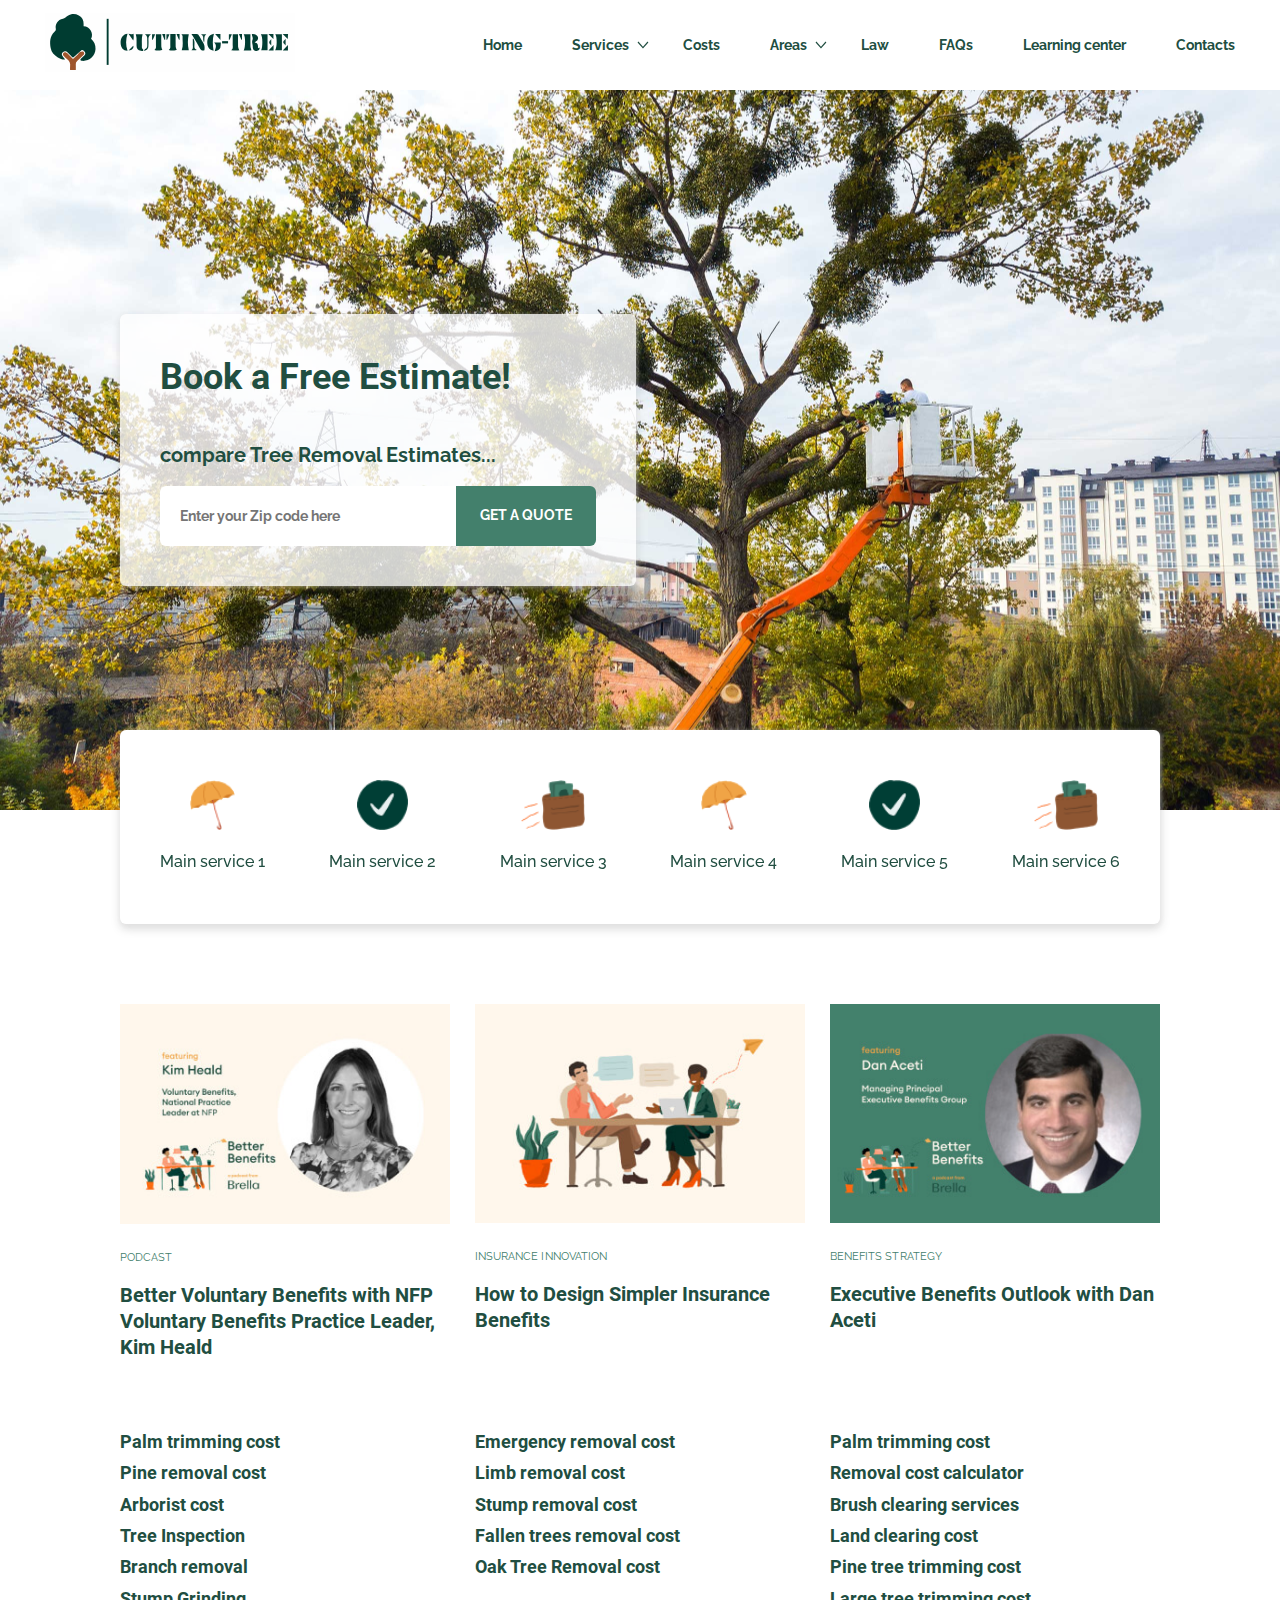
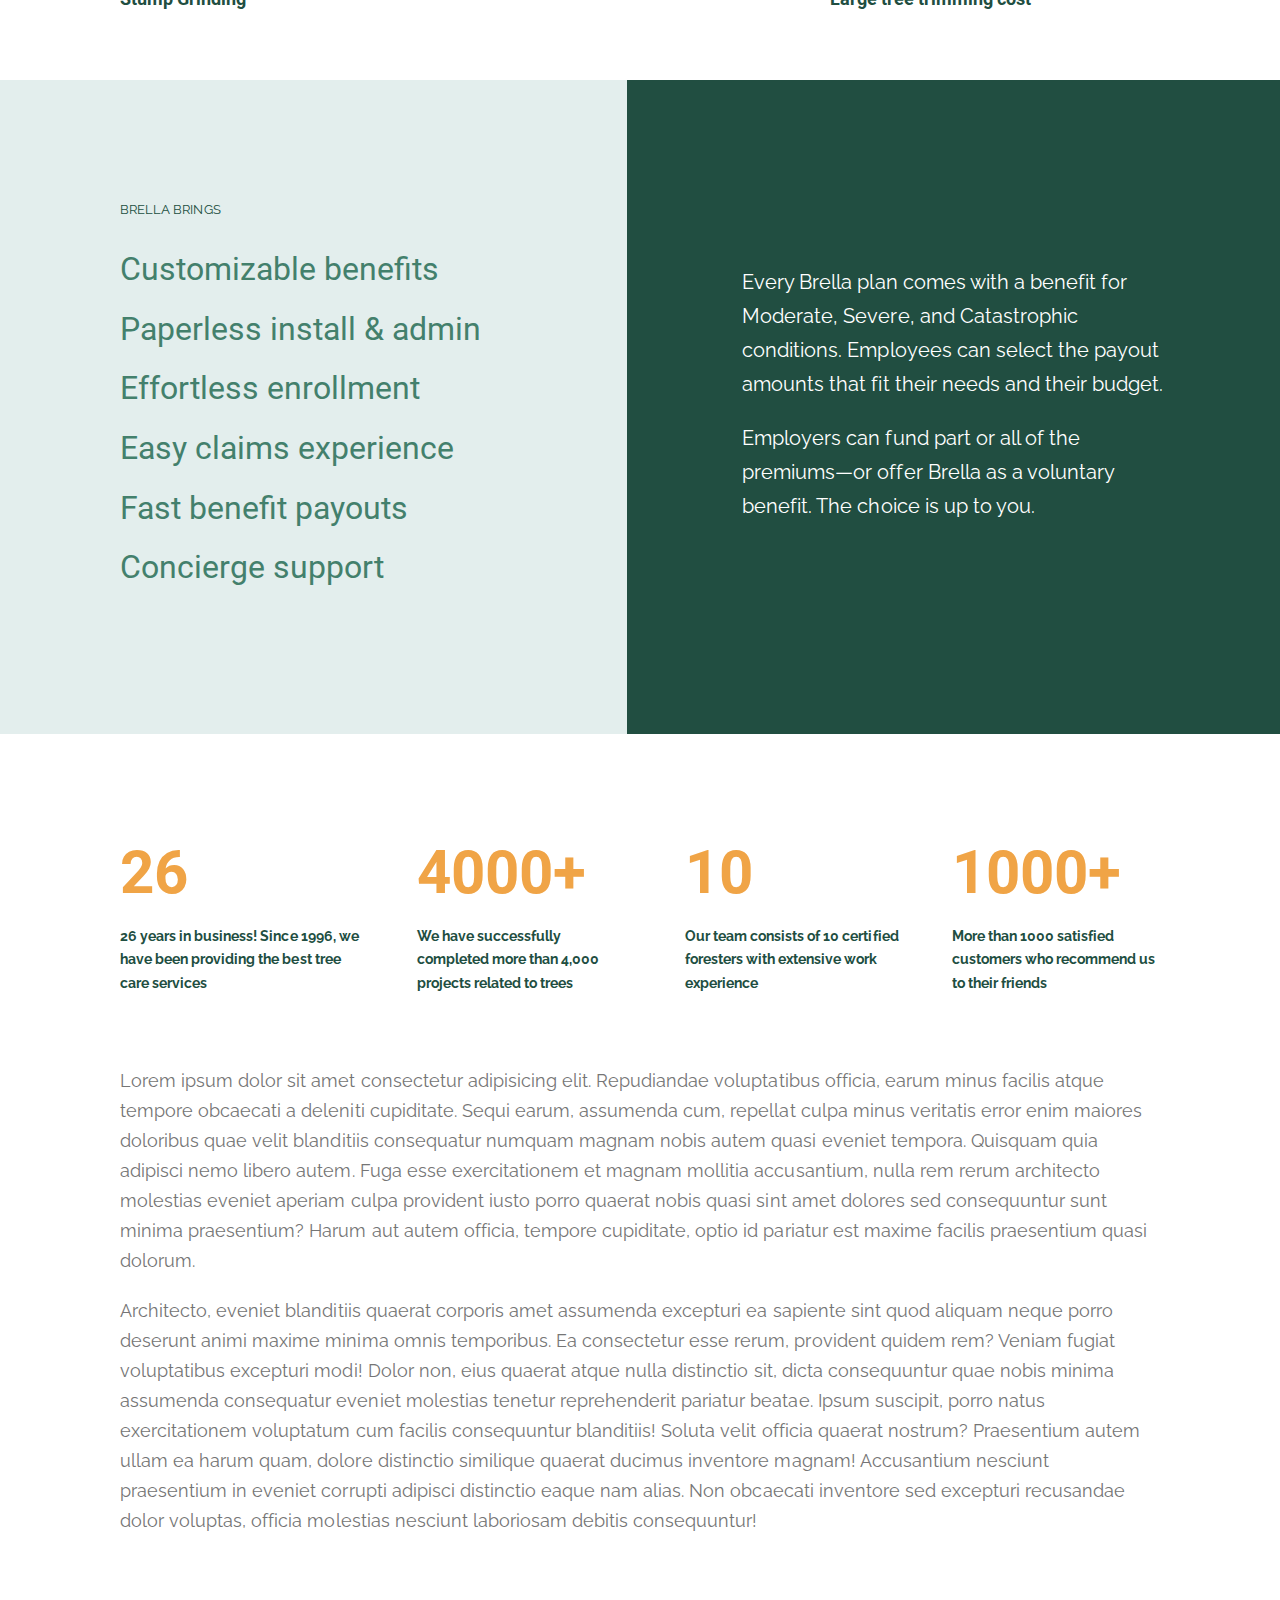
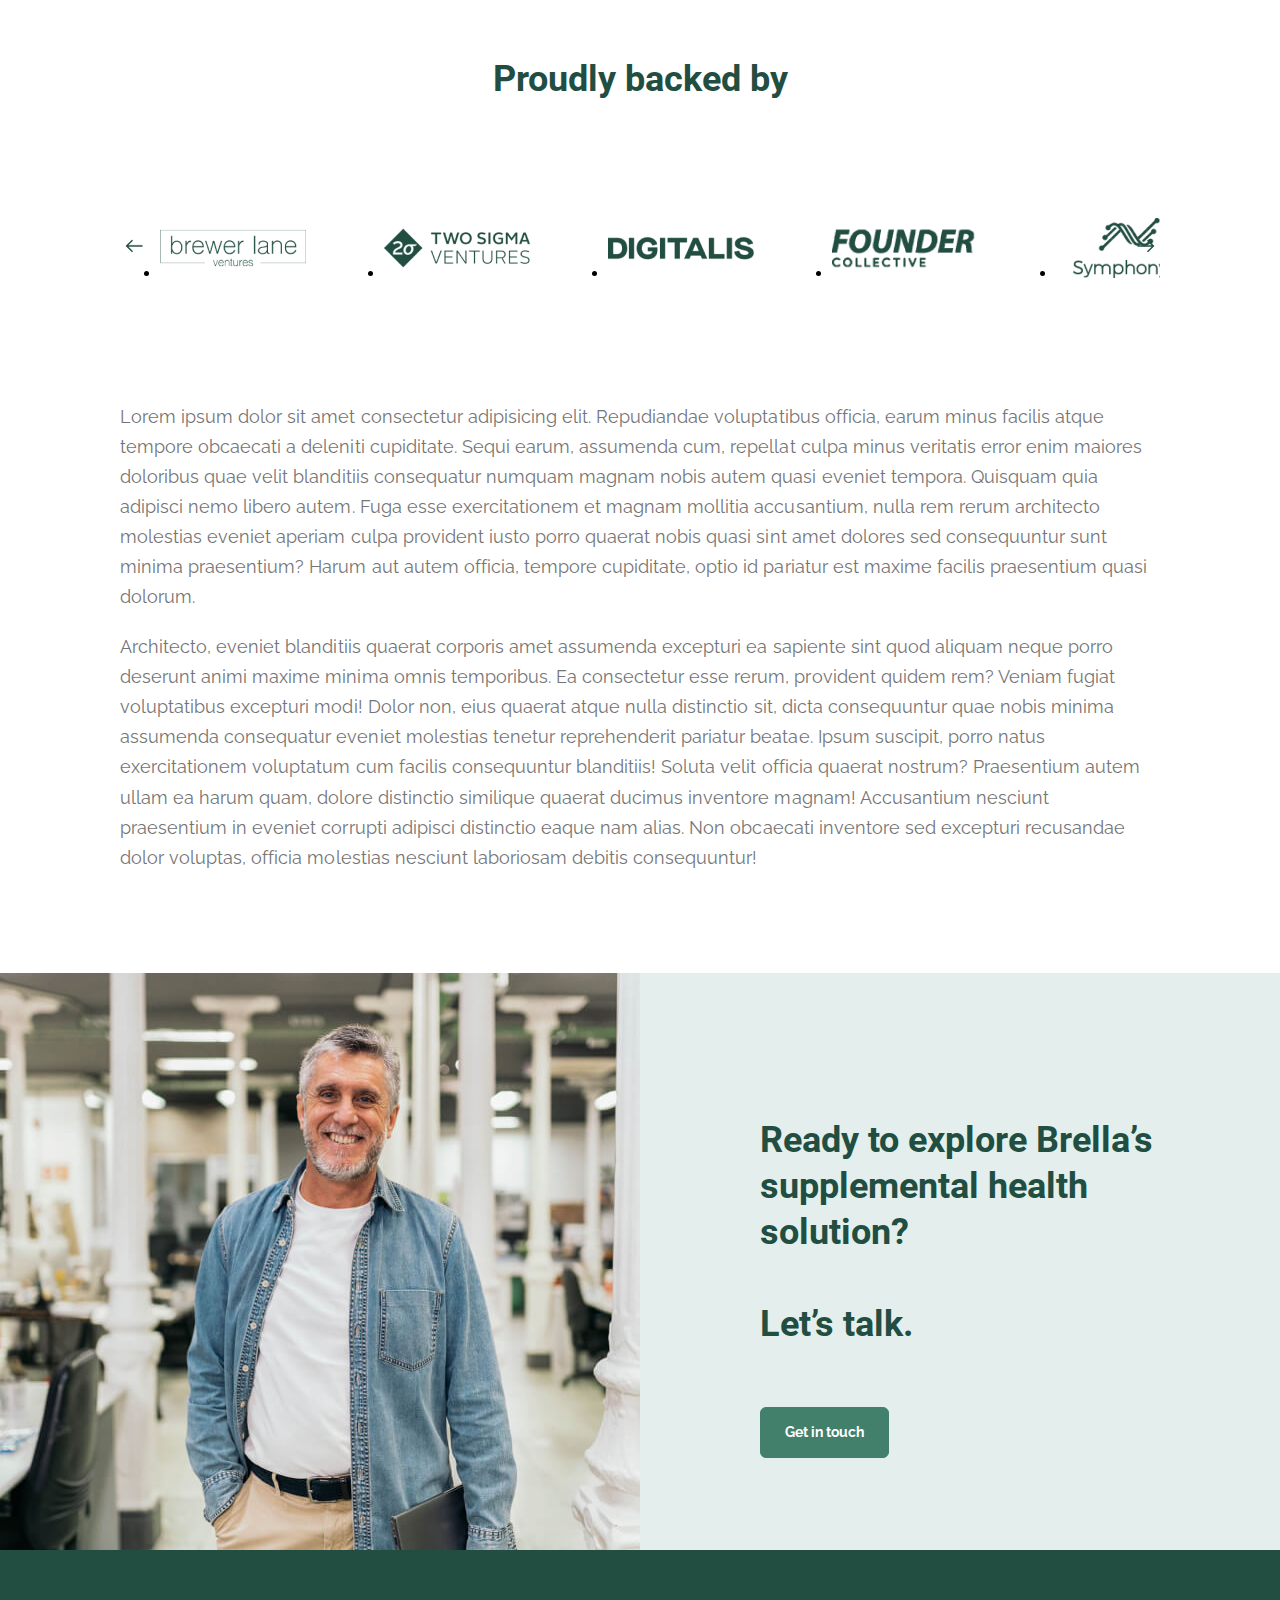
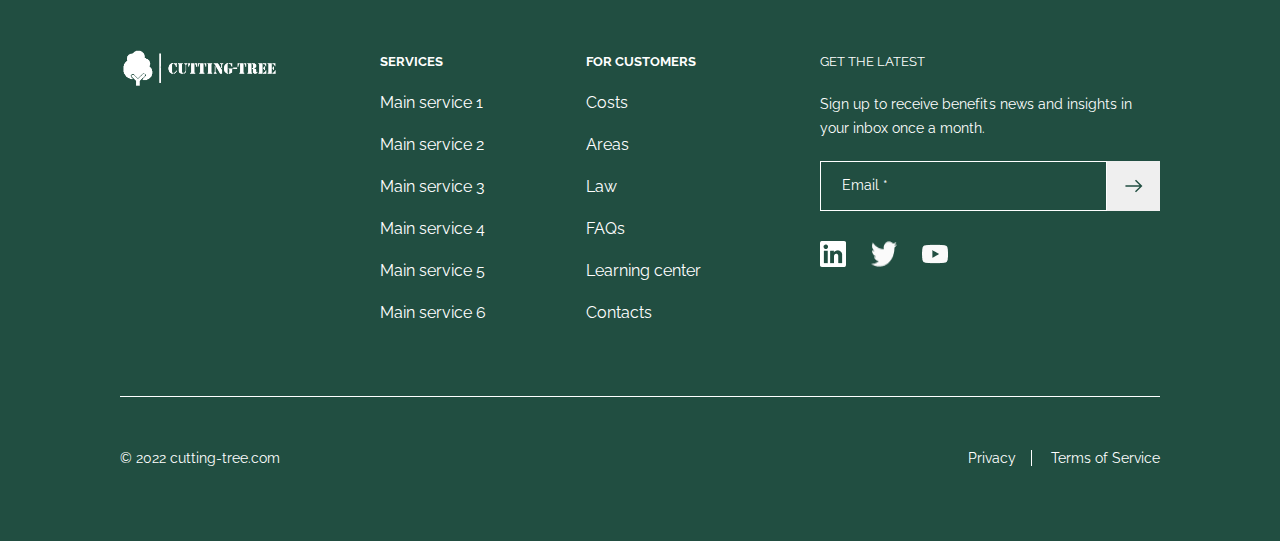
==== commit 5b76f853: "content: add correct urls for inner links" ====
--- a/index.html
+++ b/index.html
@@ -31,72 +31,96 @@
             </a>
             <ul class="menu__list">
               <li class="menu__item">
-                <a class="menu__link" href="#">Home</a>
+                <a class="menu__link" href="/">Home</a>
               </li>
               <li class="menu__item menu__item_has-subsection">
-                <a class="menu__link" href="#">Services</a>
+                <a class="menu__link" href="/services/">Services</a>
                 <span class="menu__sublist-arrow"></span>
                 <ul class="menu__sublist">
                   <li class="menu__sublist-back">Go back</li>
                   <li class="menu__sublist-item">
-                    <a class="menu__link" href="#">Services Link 1</a>
-                  </li>
-                  <li class="menu__sublist-item">
-                    <a class="menu__link" href="#">Services Link 2</a>
-                  </li>
-                  <li class="menu__sublist-item">
-                    <a class="menu__link" href="#">Services Link 3</a>
-                  </li>
-                  <li class="menu__sublist-item">
-                    <a class="menu__link" href="#">Services Link 4</a>
-                  </li>
-                  <li class="menu__sublist-item">
-                    <a class="menu__link" href="#">Services Link 5</a>
-                  </li>
-                  <li class="menu__sublist-item">
-                    <a class="menu__link" href="#">Services Link 6</a>
+                    <a class="menu__link" href="/services/service-1/">Main service 1</a>
+                  </li>
+                  <li class="menu__sublist-item">
+                    <a class="menu__link" href="/services/service-2/">Main service 2</a>
+                  </li>
+                  <li class="menu__sublist-item">
+                    <a class="menu__link" href="/services/service-3/">Main service 3</a>
+                  </li>
+                  <li class="menu__sublist-item">
+                    <a class="menu__link" href="/services/service-4/">Main service 4</a>
+                  </li>
+                  <li class="menu__sublist-item">
+                    <a class="menu__link" href="/services/service-5/">Main service 5</a>
+                  </li>
+                  <li class="menu__sublist-item">
+                    <a class="menu__link" href="/services/service-6/">Main service 6</a>
+                  </li>
+                  <li class="menu__sublist-item">
+                    <a class="menu__link" href="/services/service-7/">Main service 7</a>
+                  </li>
+                  <li class="menu__sublist-item">
+                    <a class="menu__link" href="/services/service-8/">Main service 8</a>
                   </li>
                 </ul>
               </li>
               <li class="menu__item">
-                <a class="menu__link" href="#">Costs</a>
+                <a class="menu__link" href="/costs/">Costs</a>
               </li>
               <li class="menu__item menu__item_has-subsection">
-                <a class="menu__link" href="#">Areas</a>
+                <a class="menu__link" href="/areas/">Areas</a>
                 <span class="menu__sublist-arrow"></span>
                 <ul class="menu__sublist">
                   <li class="menu__sublist-back">Go back</li>
                   <li class="menu__sublist-item">
-                    <a class="menu__link" href="#">Areas Link 1</a>
-                  </li>
-                  <li class="menu__sublist-item">
-                    <a class="menu__link" href="#">Areas Link 2</a>
-                  </li>
-                  <li class="menu__sublist-item">
-                    <a class="menu__link" href="#">Areas Link 3</a>
-                  </li>
-                  <li class="menu__sublist-item">
-                    <a class="menu__link" href="#">Areas Link 4</a>
-                  </li>
-                  <li class="menu__sublist-item">
-                    <a class="menu__link" href="#">Areas Link 5</a>
-                  </li>
-                  <li class="menu__sublist-item">
-                    <a class="menu__link" href="#">Areas Link 6</a>
+                    <a class="menu__link" href="/areas/area-1/">Areas Link 1</a>
+                  </li>
+                  <li class="menu__sublist-item">
+                    <a class="menu__link" href="/areas/area-2/">Areas Link 2</a>
+                  </li>
+                  <li class="menu__sublist-item">
+                    <a class="menu__link" href="/areas/area-3/">Areas Link 3</a>
+                  </li>
+                  <li class="menu__sublist-item">
+                    <a class="menu__link" href="/areas/area-4/">Areas Link 4</a>
+                  </li>
+                  <li class="menu__sublist-item">
+                    <a class="menu__link" href="/areas/area-5/">Areas Link 5</a>
+                  </li>
+                  <li class="menu__sublist-item">
+                    <a class="menu__link" href="/areas/area-6/">Areas Link 6</a>
+                  </li>
+                  <li class="menu__sublist-item">
+                    <a class="menu__link" href="/areas/area-7/">Areas Link 7</a>
+                  </li>
+                  <li class="menu__sublist-item">
+                    <a class="menu__link" href="/areas/area-8/">Areas Link 8</a>
+                  </li>
+                  <li class="menu__sublist-item">
+                    <a class="menu__link" href="/areas/area-9/">Areas Link 9</a>
+                  </li>
+                  <li class="menu__sublist-item">
+                    <a class="menu__link" href="/areas/area-10/">Areas Link 10</a>
+                  </li>
+                  <li class="menu__sublist-item">
+                    <a class="menu__link" href="/areas/area-11/">Areas Link 11</a>
+                  </li>
+                  <li class="menu__sublist-item">
+                    <a class="menu__link" href="/areas/area-12/">Areas Link 12</a>
                   </li>
                 </ul>
               </li>
               <li class="menu__item">
-                <a class="menu__link" href="#">Law</a>
+                <a class="menu__link" href="/law/">Law</a>
               </li>
               <li class="menu__item">
-                <a class="menu__link" href="#">FAQs</a>
+                <a class="menu__link" href="/faqs/">FAQs</a>
               </li>
               <li class="menu__item">
-                <a class="menu__link" href="#">Learning center</a>
+                <a class="menu__link" href="/learning-center/">Learning center</a>
               </li>
               <li class="menu__item">
-                <a class="menu__link" href="#">Contacts</a>
+                <a class="menu__link" href="/contacts/">Contacts</a>
               </li>
             </ul>
           </div>
@@ -143,27 +167,27 @@
           <ul class="advantages__list">
             <li class="advantages__item">
               <img class="advantages__image" src="./images/adv1.png" alt="" />
-              <a class="advantages__link">More coverage</a>
+              <a class="advantages__link">Main service 1</a>
             </li>
             <li class="advantages__item">
               <img class="advantages__image" src="./images/adv2.png" alt="" />
-              <a class="advantages__link">Less hassle</a>
+              <a class="advantages__link">Main service 2</a>
             </li>
             <li class="advantages__item">
               <img class="advantages__image" src="./images/adv3.png" alt="" />
-              <a class="advantages__link">Faster benefits</a>
+              <a class="advantages__link">Main service 3</a>
             </li>
             <li class="advantages__item">
               <img class="advantages__image" src="./images/adv1.png" alt="" />
-              <a class="advantages__link">More coverage</a>
+              <a class="advantages__link">Main service 4</a>
             </li>
             <li class="advantages__item">
               <img class="advantages__image" src="./images/adv2.png" alt="" />
-              <a class="advantages__link">Less hassle</a>
+              <a class="advantages__link">Main service 5</a>
             </li>
             <li class="advantages__item">
               <img class="advantages__image" src="./images/adv3.png" alt="" />
-              <a class="advantages__link">Faster benefits</a>
+              <a class="advantages__link">Main service 6</a>
             </li>
           </ul>
         </section>
@@ -218,63 +242,63 @@
           <article class="columns__item">
             <ul class="columns__link-list">
               <li class="columns__list-item">
-                <a href="#" class="columns__link">Palm trimming cost</a>
-              </li>
-              <li class="columns__list-item">
-                <a href="#" class="columns__link">Pine removal cost</a>
-              </li>
-              <li class="columns__list-item">
-                <a href="#" class="columns__link">Arborist cost</a>
-              </li>
-              <li class="columns__list-item">
-                <a href="#" class="columns__link">Tree Inspection</a>
-              </li>
-              <li class="columns__list-item">
-                <a href="#" class="columns__link">Branch removal</a>
-              </li>
-              <li class="columns__list-item">
-                <a href="#" class="columns__link">Stump Grinding</a>
+                <a href="/services/" class="columns__link">Palm trimming cost</a>
+              </li>
+              <li class="columns__list-item">
+                <a href="/services/" class="columns__link">Pine removal cost</a>
+              </li>
+              <li class="columns__list-item">
+                <a href="/services/" class="columns__link">Arborist cost</a>
+              </li>
+              <li class="columns__list-item">
+                <a href="/services/" class="columns__link">Tree Inspection</a>
+              </li>
+              <li class="columns__list-item">
+                <a href="/services/" class="columns__link">Branch removal</a>
+              </li>
+              <li class="columns__list-item">
+                <a href="/services/" class="columns__link">Stump Grinding</a>
               </li>
             </ul>
           </article>
           <article class="columns__item">
             <ul class="columns__link-list">
               <li class="columns__list-item">
-                <a href="#" class="columns__link">Emergency removal cost</a>
-              </li>
-              <li class="columns__list-item">
-                <a href="#" class="columns__link">Limb removal cost</a>
-              </li>
-              <li class="columns__list-item">
-                <a href="#" class="columns__link">Stump removal cost</a>
-              </li>
-              <li class="columns__list-item">
-                <a href="#" class="columns__link">Fallen trees removal cost</a>
-              </li>
-              <li class="columns__list-item">
-                <a href="#" class="columns__link">Oak Tree Removal cost</a>
+                <a href="/services/" class="columns__link">Emergency removal cost</a>
+              </li>
+              <li class="columns__list-item">
+                <a href="/services/" class="columns__link">Limb removal cost</a>
+              </li>
+              <li class="columns__list-item">
+                <a href="/services/" class="columns__link">Stump removal cost</a>
+              </li>
+              <li class="columns__list-item">
+                <a href="/services/" class="columns__link">Fallen trees removal cost</a>
+              </li>
+              <li class="columns__list-item">
+                <a href="/services/" class="columns__link">Oak Tree Removal cost</a>
               </li>
             </ul>
           </article>
           <article class="columns__item">
             <ul class="columns__link-list">
               <li class="columns__list-item">
-                <a href="#" class="columns__link">Palm trimming cost</a>
-              </li>
-              <li class="columns__list-item">
-                <a href="#" class="columns__link">Removal cost calculator</a>
-              </li>
-              <li class="columns__list-item">
-                <a href="#" class="columns__link">Brush clearing services</a>
-              </li>
-              <li class="columns__list-item">
-                <a href="#" class="columns__link">Land clearing cost</a>
-              </li>
-              <li class="columns__list-item">
-                <a href="#" class="columns__link">Pine tree trimming cost</a>
-              </li>
-              <li class="columns__list-item">
-                <a href="#" class="columns__link">Large tree trimming cost</a>
+                <a href="/services/" class="columns__link">Palm trimming cost</a>
+              </li>
+              <li class="columns__list-item">
+                <a href="/services/" class="columns__link">Removal cost calculator</a>
+              </li>
+              <li class="columns__list-item">
+                <a href="/services/" class="columns__link">Brush clearing services</a>
+              </li>
+              <li class="columns__list-item">
+                <a href="/services/" class="columns__link">Land clearing cost</a>
+              </li>
+              <li class="columns__list-item">
+                <a href="/services/" class="columns__link">Pine tree trimming cost</a>
+              </li>
+              <li class="columns__list-item">
+                <a href="/services/" class="columns__link">Large tree trimming cost</a>
               </li>
             </ul>
           </article>
@@ -457,36 +481,48 @@
             />
             <div class="footer__menu-container">
               <div class="footer__container">
-                <h3 class="footer__menu-title">Join</h3>
+                <h3 class="footer__menu-title">Services</h3>
                 <ul class="footer__menu">
                   <li class="footer__item">
-                    <a href="#" class="footer__menu-link">Our Plan</a>
-                  </li>
-                  <li class="footer__item">
-                    <a href="#" class="footer__menu-link">Employers</a>
-                  </li>
-                  <li class="footer__item">
-                    <a href="#" class="footer__menu-link">Brokers</a>
-                  </li>
-                  <li class="footer__item">
-                    <a href="#" class="footer__menu-link">Members</a>
+                    <a href="/services/service-1/" class="footer__menu-link">Main service 1</a>
+                  </li>
+                  <li class="footer__item">
+                    <a href="/services/service-2/" class="footer__menu-link">Main service 2</a>
+                  </li>
+                  <li class="footer__item">
+                    <a href="/services/service-3/" class="footer__menu-link">Main service 3</a>
+                  </li>
+                  <li class="footer__item">
+                    <a href="/services/service-4/" class="footer__menu-link">Main service 4</a>
+                  </li>
+                  <li class="footer__item">
+                    <a href="/services/service-5/" class="footer__menu-link">Main service 5</a>
+                  </li>
+                  <li class="footer__item">
+                    <a href="/services/service-6/" class="footer__menu-link">Main service 6</a>
                   </li>
                 </ul>
               </div>
               <div class="footer__container">
-                <h3 class="footer__menu-title">Company</h3>
+                <h3 class="footer__menu-title">For customers</h3>
                 <ul class="footer__menu">
                   <li class="footer__item">
-                    <a href="#" class="footer__menu-link">About</a>
-                  </li>
-                  <li class="footer__item">
-                    <a href="#" class="footer__menu-link">Blog</a>
-                  </li>
-                  <li class="footer__item">
-                    <a href="#" class="footer__menu-link">Careers</a>
-                  </li>
-                  <li class="footer__item">
-                    <a href="#" class="footer__menu-link">Contact</a>
+                    <a href="/costs/" class="footer__menu-link">Costs</a>
+                  </li>
+                  <li class="footer__item">
+                    <a href="/areas/" class="footer__menu-link">Areas</a>
+                  </li>
+                  <li class="footer__item">
+                    <a href="/law/" class="footer__menu-link">Law</a>
+                  </li>
+                  <li class="footer__item">
+                    <a href="/faqs/" class="footer__menu-link">FAQs</a>
+                  </li>
+                  <li class="footer__item">
+                    <a href="/learning-center/" class="footer__menu-link">Learning center</a>
+                  </li>
+                  <li class="footer__item">
+                    <a href="/contacts/" class="footer__menu-link">Contacts</a>
                   </li>
                 </ul>
               </div>
@@ -522,8 +558,8 @@
           <div class="footer__oficials">
             <p class="footer__copyright">&copy; 2022 cutting-tree.com</p>
             <div class="footer__oficials-link">
-              <a href="#" class="footer__link">Privacy</a>
-              <a href="#" class="footer__link">Terms of Service</a>
+              <a href="/privacy/" class="footer__link">Privacy</a>
+              <a href="/terms-of-services/" class="footer__link">Terms of Service</a>
             </div>
           </div>
         </div>
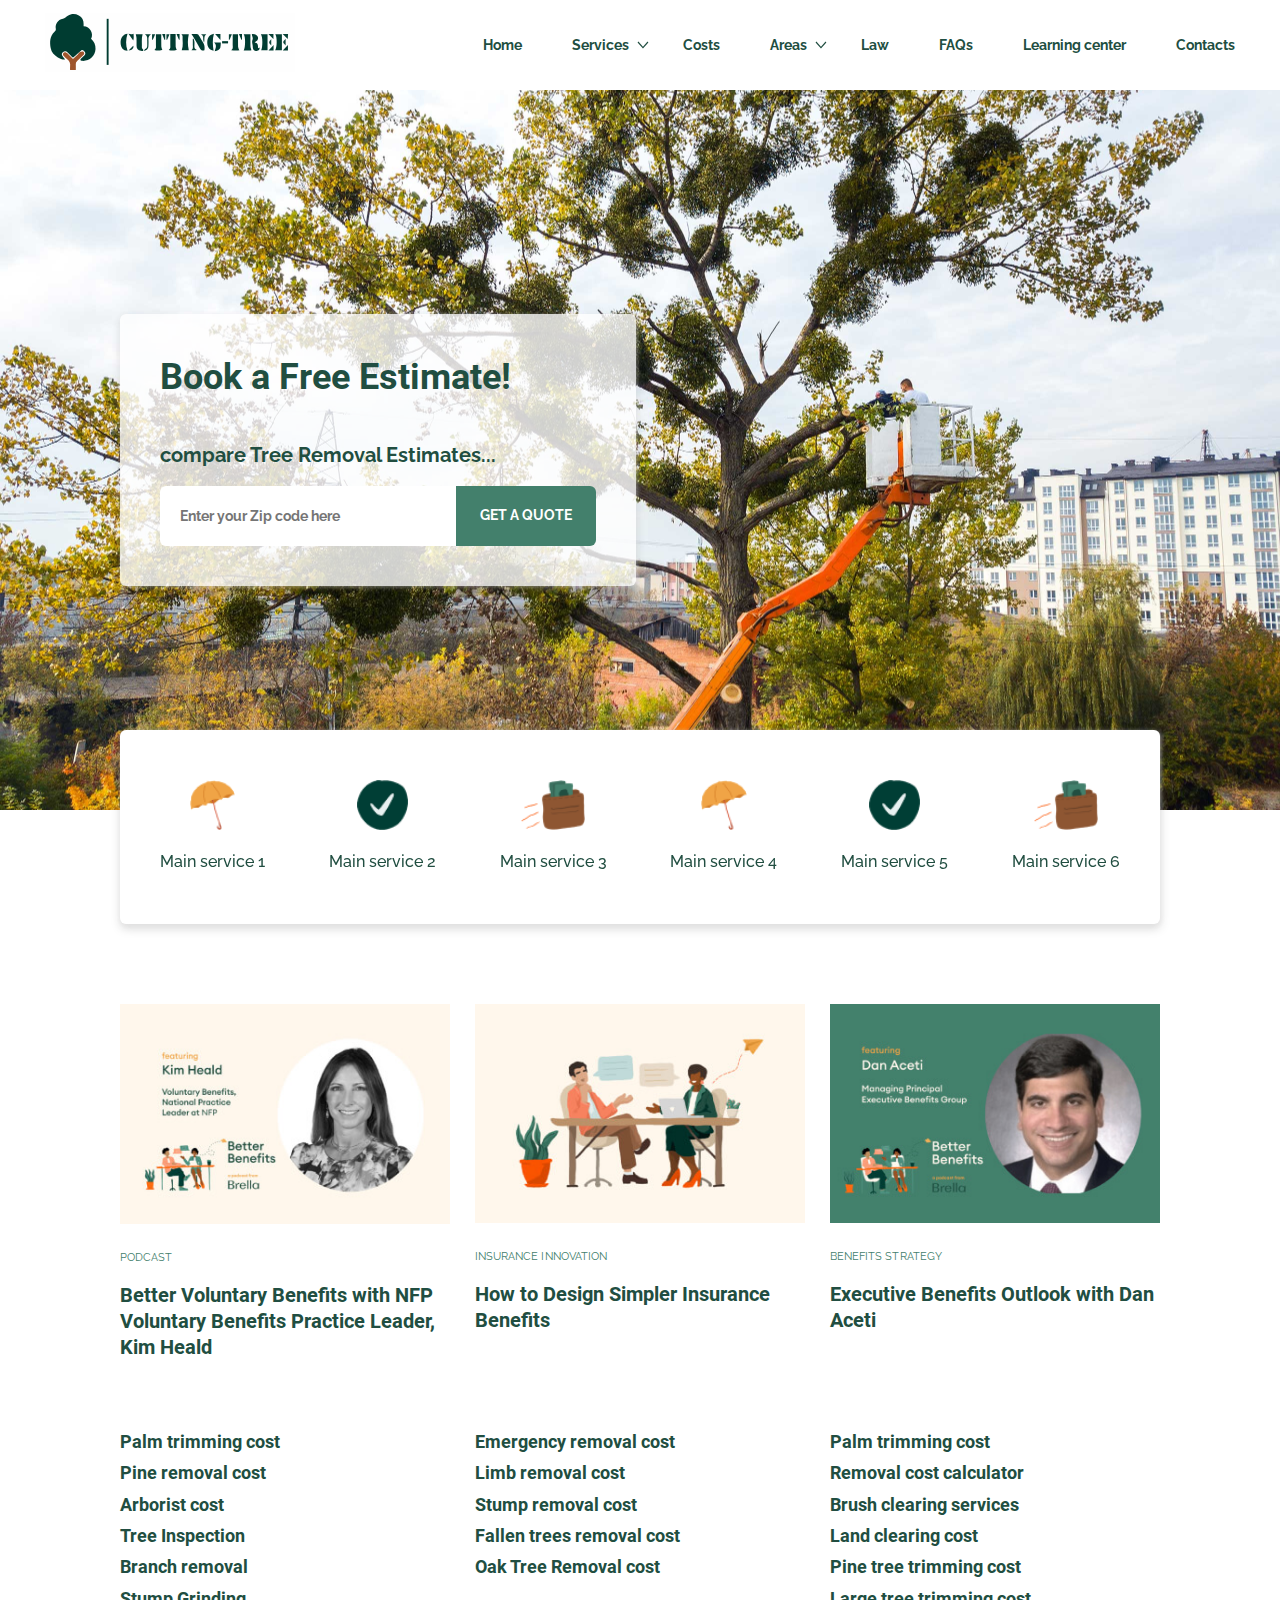
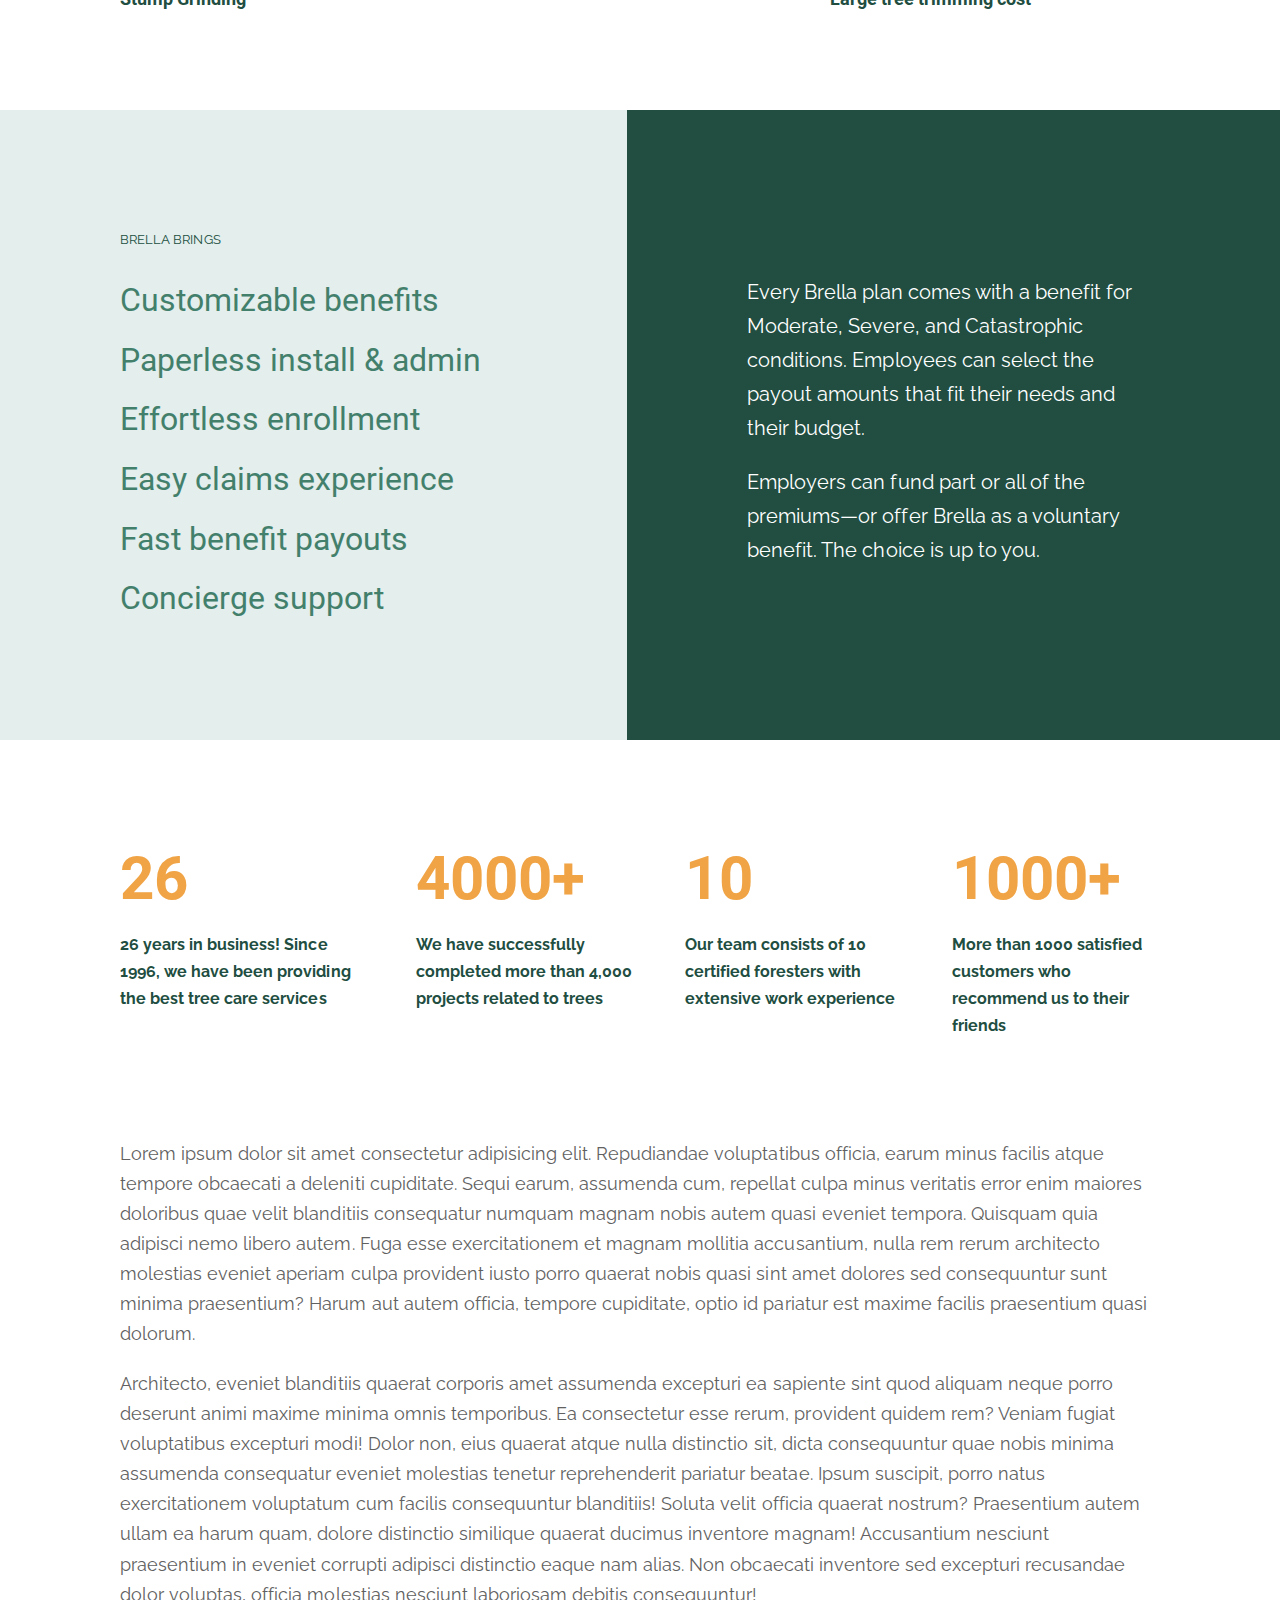
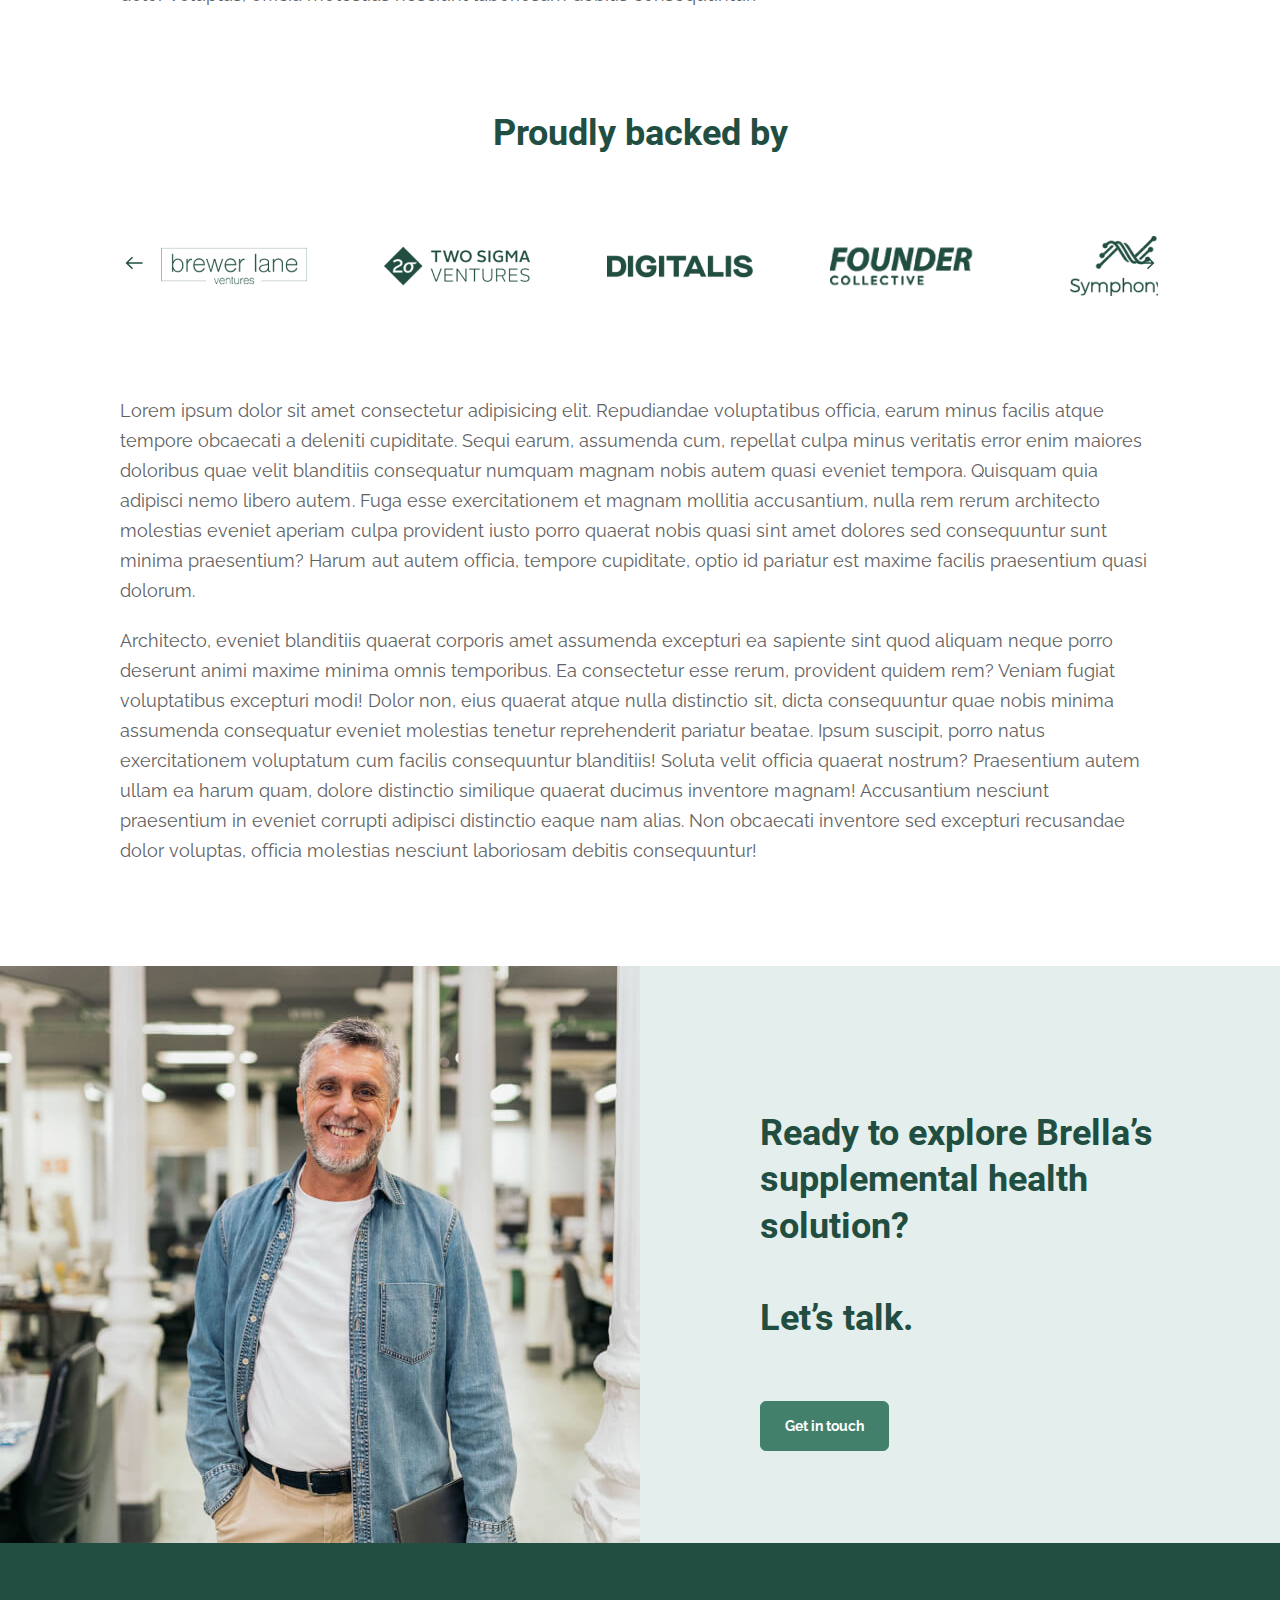
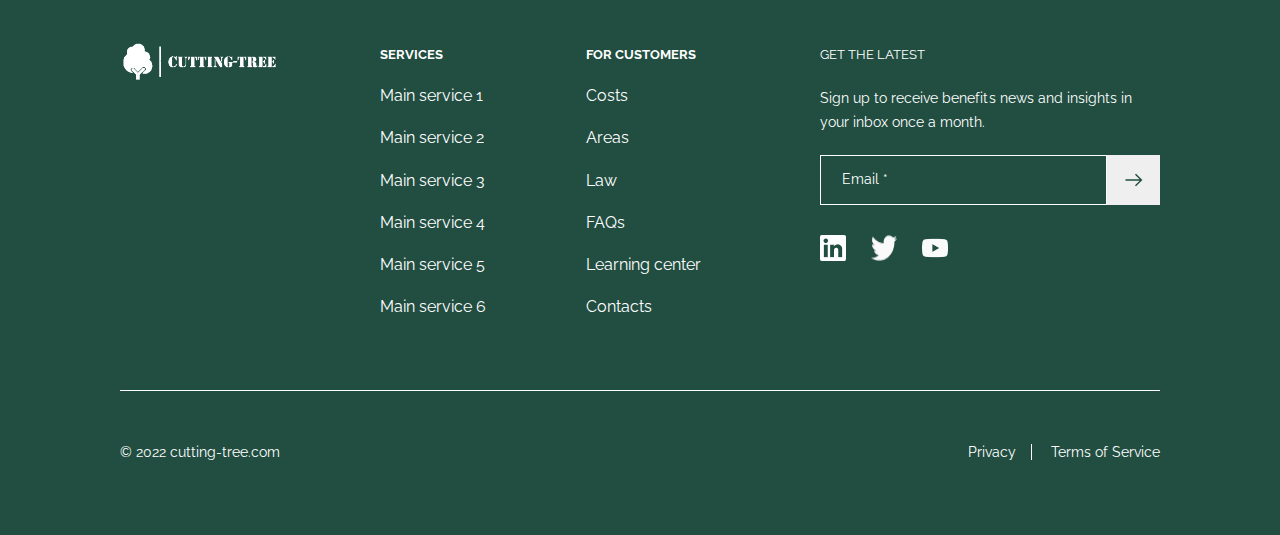
==== commit f579eef7: "fix: huge count of small changes in adaptive layout" ====
--- a/index.html
+++ b/index.html
@@ -22,7 +22,7 @@
             </a>
           </div>
           <div class="menu header__menu">
-            <a href="#" class="menu__logo-link">
+            <a href="/" class="menu__logo-link">
               <img
                 class="menu__logo"
                 src="./images/logo-image.svg"
--- a/styles/styles.css
+++ b/styles/styles.css
@@ -42,12 +42,6 @@
   .page__section_size_l {
     padding-left: 30px;
     padding-right: 30px;
-  }
-}
-@media (max-width: 1023px) {
-  .page__section_size_l {
-    padding-left: 24px;
-    padding-right: 24px;
   }
 }
 @media (max-width: 810px) {
@@ -433,7 +427,7 @@
     position: static;
     top: unset;
     left: unset;
-    margin-top: 30px;
+    margin-top: 20px;
   }
 }
 .hero__container {
@@ -616,7 +610,12 @@
     position: static;
     top: 0;
     margin-top: 30px;
-    padding: 40px 30px 10px;
+    padding: 35px 30px 10px;
+  }
+}
+@media (max-width: 767px) {
+  .advantages__list {
+    margin-top: 40px;
   }
 }
 @media (max-width: 480px) {
@@ -660,6 +659,7 @@
 }
 .advantages__link:hover {
   opacity: 0.8;
+  cursor: pointer;
 }
 
 .articles {
@@ -668,18 +668,18 @@
 }
 @media (max-width: 1279px) {
   .articles {
-    padding-bottom: 60px;
+    padding-bottom: 50px;
   }
 }
 @media (max-width: 1023px) {
   .articles {
-    padding-top: 30px;
-    padding-bottom: 30px;
+    padding-top: 60px;
+    padding-bottom: 40px;
   }
 }
 @media (max-width: 810px) {
   .articles {
-    padding-bottom: 30px;
+    padding-top: 40px;
   }
 }
 .articles__list {
@@ -712,6 +712,11 @@
     padding-bottom: 20px;
   }
 }
+@media (max-width: 374px) {
+  .articles__list {
+    gap: 10px;
+  }
+}
 
 .scroll-row {
   overflow-x: auto;
@@ -730,6 +735,11 @@
 @media (max-width: 810px) {
   .article {
     width: 302px;
+  }
+}
+@media (max-width: 374px) {
+  .article {
+    width: 280px;
   }
 }
 .article__image {
@@ -748,12 +758,6 @@
   text-transform: uppercase;
   margin: 0 0 15px;
 }
-@media (max-width: 810px) {
-  .article__type {
-    font-size: 12px;
-    font-weight: 700;
-  }
-}
 .article__link {
   font-family: "Roboto", Arial, sans-serif;
   font-size: 20px;
@@ -765,6 +769,11 @@
   text-decoration: none;
   transition: opacity 300ms ease-in-out;
 }
+@media (max-width: 480px) {
+  .article__link {
+    font-size: 18px;
+  }
+}
 .article__link:hover {
   opacity: 0.9;
 }
@@ -772,10 +781,20 @@
 .columns {
   display: flex;
   flex-flow: row nowrap;
-  padding-bottom: 70px;
+  padding-bottom: 100px;
   box-sizing: border-box;
   justify-content: space-between;
   gap: 25px;
+}
+@media (max-width: 1279px) {
+  .columns {
+    padding-bottom: 80px;
+  }
+}
+@media (max-width: 1023px) {
+  .columns {
+    padding-bottom: 60px;
+  }
 }
 @media (max-width: 767px) {
   .columns {
@@ -841,7 +860,7 @@
   flex-flow: row nowrap;
   justify-content: space-between;
 }
-@media (max-width: 480px) {
+@media (max-width: 767px) {
   .two-sides {
     flex-direction: column;
   }
@@ -852,21 +871,61 @@
 .two-sides__column:first-of-type {
   background-color: #E3EEED;
   flex-grow: 1;
-  padding: 120px 120px 129px;
-}
-@media (max-width: 480px) {
+  padding: 120px;
+}
+@media (max-width: 1279px) {
   .two-sides__column:first-of-type {
-    padding: 40px 16px;
+    padding: 60px;
+  }
+}
+@media (max-width: 1023px) {
+  .two-sides__column:first-of-type {
+    padding-left: 30px;
+    padding-right: 30px;
+  }
+}
+@media (max-width: 810px) {
+  .two-sides__column:first-of-type {
+    padding-left: 16px;
+  }
+}
+@media (max-width: 767px) {
+  .two-sides__column:first-of-type {
+    background-color: #214E41;
+    padding-top: 40px;
+    padding-bottom: 40px;
+  }
+}
+@media (max-width: 374px) {
+  .two-sides__column:first-of-type {
+    padding-left: 8px;
+    padding-right: 8px;
   }
 }
 .two-sides__column:last-of-type {
   background-color: #214E41;
   flex-basis: 51%;
-  padding: 165px 115px 129px;
-}
-@media (max-width: 480px) {
+  padding: 145px 120px 120px;
+}
+@media (max-width: 1279px) {
   .two-sides__column:last-of-type {
-    padding: 40px 16px;
+    padding: 85px 60px 60px;
+  }
+}
+@media (max-width: 1023px) {
+  .two-sides__column:last-of-type {
+    padding-left: 30px;
+    padding-right: 30px;
+  }
+}
+@media (max-width: 810px) {
+  .two-sides__column:last-of-type {
+    padding-right: 16px;
+  }
+}
+@media (max-width: 767px) {
+  .two-sides__column:last-of-type {
+    display: none;
   }
 }
 .two-sides__caption {
@@ -878,11 +937,22 @@
   color: #214E41;
   letter-spacing: 0.05px;
   text-transform: uppercase;
-  margin: 0 0 29px;
+  margin: 0 0 30px;
+}
+@media (max-width: 1023px) {
+  .two-sides__caption {
+    margin-bottom: 20px;
+  }
+}
+@media (max-width: 767px) {
+  .two-sides__caption {
+    color: #FFFFFF;
+  }
 }
 .two-sides__list {
   list-style: none;
   padding: 0;
+  margin: 0;
   display: flex;
   flex-direction: column;
 }
@@ -902,6 +972,21 @@
   color: #43806C;
   text-decoration: none;
   transition: text-shadow 200ms linear;
+}
+@media (max-width: 1023px) {
+  .two-sides__link {
+    font-size: 24px;
+  }
+}
+@media (max-width: 767px) {
+  .two-sides__link {
+    color: #FFFFFF;
+  }
+}
+@media (max-width: 480px) {
+  .two-sides__link {
+    font-size: 22px;
+  }
 }
 .two-sides__link:hover {
   color: #214E41;
@@ -918,6 +1003,11 @@
   background-size: 30px 23px;
   background-repeat: no-repeat;
 }
+@media (max-width: 767px) {
+  .two-sides__link:hover {
+    color: #FFFFFF;
+  }
+}
 .two-sides__text {
   font-family: "Raleway", Arial, sans-serif;
   font-size: 20px;
@@ -927,28 +1017,33 @@
   color: #FFFFFF;
   letter-spacing: 0.02px;
 }
+@media (max-width: 1023px) {
+  .two-sides__text {
+    font-size: 16px;
+  }
+}
 
 .numbers {
   box-sizing: border-box;
   padding-top: 100px;
-  padding-bottom: 70px;
+  padding-bottom: 100px;
 }
 @media (max-width: 1279px) {
   .numbers {
     padding-top: 80px;
-    padding-bottom: 60px;
+    padding-bottom: 80px;
   }
 }
 @media (max-width: 1023px) {
   .numbers {
     padding-top: 60px;
+    padding-bottom: 60px;
+  }
+}
+@media (max-width: 810px) {
+  .numbers {
+    padding-top: 40px;
     padding-bottom: 40px;
-  }
-}
-@media (max-width: 810px) {
-  .numbers {
-    padding-top: 50px;
-    padding-bottom: 30px;
   }
 }
 .numbers__list {
@@ -965,17 +1060,8 @@
     flex-wrap: wrap;
   }
 }
-@media (max-width: 767px) {
-  .numbers__list {
-    padding: 0 20px;
-    box-sizing: border-box;
-  }
-}
 .numbers__item {
   margin-right: 50px;
-}
-.numbers__item:last-of-type {
-  margin-right: 0;
 }
 @media (max-width: 1023px) {
   .numbers__item {
@@ -992,8 +1078,15 @@
 @media (max-width: 374px) {
   .numbers__item {
     width: 100%;
-    max-width: 320px;
     margin-bottom: 30px;
+  }
+}
+.numbers__item:last-of-type {
+  margin-right: 0;
+}
+@media (max-width: 810px) {
+  .numbers__item:last-of-type {
+    margin-bottom: 0;
   }
 }
 .numbers__title {
@@ -1024,11 +1117,12 @@
 @media (max-width: 374px) {
   .numbers__title {
     font-size: 44px;
+    text-align: center;
   }
 }
 .numbers__desc {
   font-family: "Raleway", Arial, sans-serif;
-  font-size: 14px;
+  font-size: 16px;
   font-weight: 700;
   font-style: normal;
   line-height: 1.69;
@@ -1042,14 +1136,10 @@
     max-width: 300px;
   }
 }
-@media (max-width: 480px) {
-  .numbers__desc {
-    font-size: 13px;
-  }
-}
 @media (max-width: 374px) {
   .numbers__desc {
-    max-width: 280px;
+    max-width: calc(100% - 10px);
+    text-align: center;
   }
 }
 
@@ -1060,7 +1150,7 @@
   font-style: normal;
   line-height: 1.67;
   letter-spacing: 0.02px;
-  color: #757575;
+  color: #616161;
   margin: 0 0 20px;
 }
 .texts__paragraph:last-of-type {
@@ -1068,13 +1158,13 @@
 }
 
 .clients {
-  padding-top: 120px;
-  padding-bottom: 120px;
+  padding-top: 100px;
+  padding-bottom: 100px;
   box-sizing: border-box;
   position: relative;
 }
 .clients__title {
-  margin: 0 0 115px;
+  margin: 0 0 80px;
   padding: 0;
   font-family: "Roboto", Arial, sans-serif;
   font-size: 36px;
@@ -1098,7 +1188,7 @@
 }
 .clients__button-next {
   position: absolute;
-  top: 302px;
+  top: 245px;
   right: 123px;
   width: 23px;
   height: 16px;
@@ -1113,7 +1203,7 @@
 }
 .clients__button-prev {
   position: absolute;
-  top: 302px;
+  top: 245px;
   left: 123px;
   width: 23px;
   height: 16px;
@@ -1128,6 +1218,30 @@
   cursor: pointer;
 }
 
+.swiper {
+  width: 100%;
+  max-width: 1036px;
+  height: 100%;
+}
+
+.swiper-slide {
+  text-align: center;
+  background: #fff;
+  /* Center slide text vertically */
+  display: -webkit-box;
+  display: -ms-flexbox;
+  display: -webkit-flex;
+  display: flex;
+  -webkit-box-pack: center;
+  -ms-flex-pack: center;
+  -webkit-justify-content: center;
+  justify-content: center;
+  -webkit-box-align: center;
+  -ms-flex-align: center;
+  -webkit-align-items: center;
+  align-items: center;
+}
+
 .action {
   display: flex;
   flex-direction: row;
@@ -1140,16 +1254,19 @@
 @media (max-width: 1279px) {
   .action {
     max-height: 470px;
+    margin-top: 80px;
   }
 }
 @media (max-width: 1023px) {
   .action {
     height: 350px;
+    margin-top: 60px;
   }
 }
 @media (max-width: 810px) {
   .action {
-    height: 250px;
+    height: 280px;
+    margin-top: 40px;
   }
 }
 .action__image {
@@ -1186,7 +1303,7 @@
 @media (max-width: 810px) {
   .action__prompt {
     flex-basis: 100%;
-    padding: 30px 16px;
+    padding: 50px 16px 40px;
   }
 }
 @media (max-width: 374px) {
@@ -1264,7 +1381,7 @@
 @media (max-width: 1279px) {
   .footer__main-container {
     padding-top: 80px;
-    padding-bottom: 60px;
+    padding-bottom: 50px;
   }
 }
 @media (max-width: 1023px) {
@@ -1287,9 +1404,14 @@
   align-items: flex-start;
   padding-bottom: 70px;
 }
-@media (max-width: 1023px) {
+@media (max-width: 1279px) {
   .footer__information {
     padding-bottom: 50px;
+  }
+}
+@media (max-width: 1023px) {
+  .footer__information {
+    padding-bottom: 40px;
   }
 }
 @media (max-width: 810px) {
@@ -1314,7 +1436,7 @@
 @media (max-width: 810px) {
   .footer__logo {
     margin-right: unset;
-    margin-bottom: 50px;
+    margin-bottom: 40px;
   }
 }
 .footer__menu-container {
@@ -1338,7 +1460,7 @@
 @media (max-width: 810px) {
   .footer__menu-container {
     margin-right: unset;
-    margin-bottom: 50px;
+    margin-bottom: 40px;
   }
 }
 .footer__container:first-of-type {
@@ -1376,6 +1498,7 @@
 @media (max-width: 810px) {
   .footer__menu-title {
     font-size: 16px;
+    margin-bottom: 20px;
   }
 }
 .footer__menu {
@@ -1426,7 +1549,7 @@
   color: #FFFFFF;
   letter-spacing: 0.02px;
   text-transform: uppercase;
-  margin: 0 0 19px;
+  margin: 0 0 20px;
 }
 @media (max-width: 810px) {
   .footer__caption {
@@ -1452,11 +1575,6 @@
 .footer__form {
   margin: 0 0 30px;
   display: flex;
-}
-@media (max-width: 480px) {
-  .footer__form {
-    margin-bottom: 40px;
-  }
 }
 .footer__email {
   width: calc(100% - 53px);
@@ -1506,7 +1624,12 @@
 }
 @media (max-width: 1023px) {
   .footer__oficials {
-    padding-top: 20px;
+    padding-top: 40px;
+  }
+}
+@media (max-width: 810px) {
+  .footer__oficials {
+    padding-top: 30px;
   }
 }
 @media (max-width: 480px) {
@@ -1527,6 +1650,7 @@
 }
 @media (max-width: 480px) {
   .footer__copyright {
+    font-size: 16px;
     margin-bottom: 20px;
   }
 }
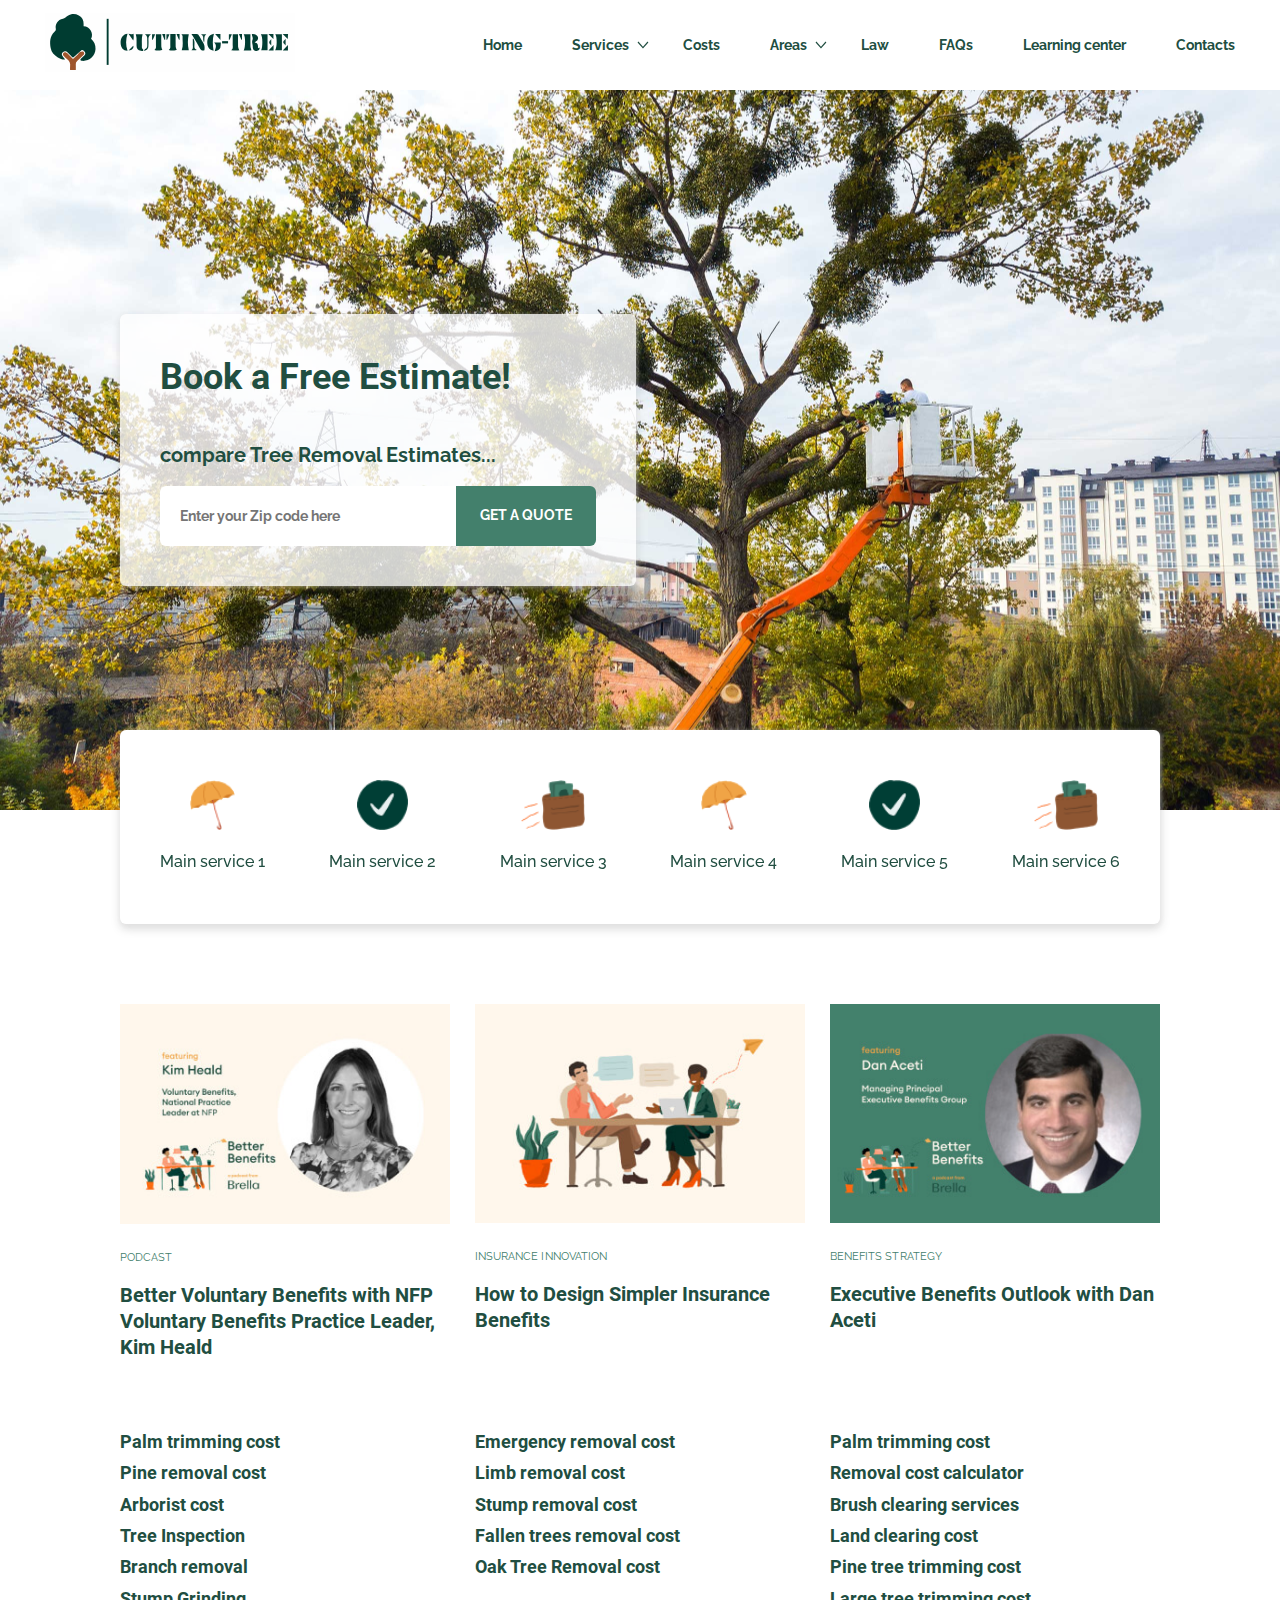
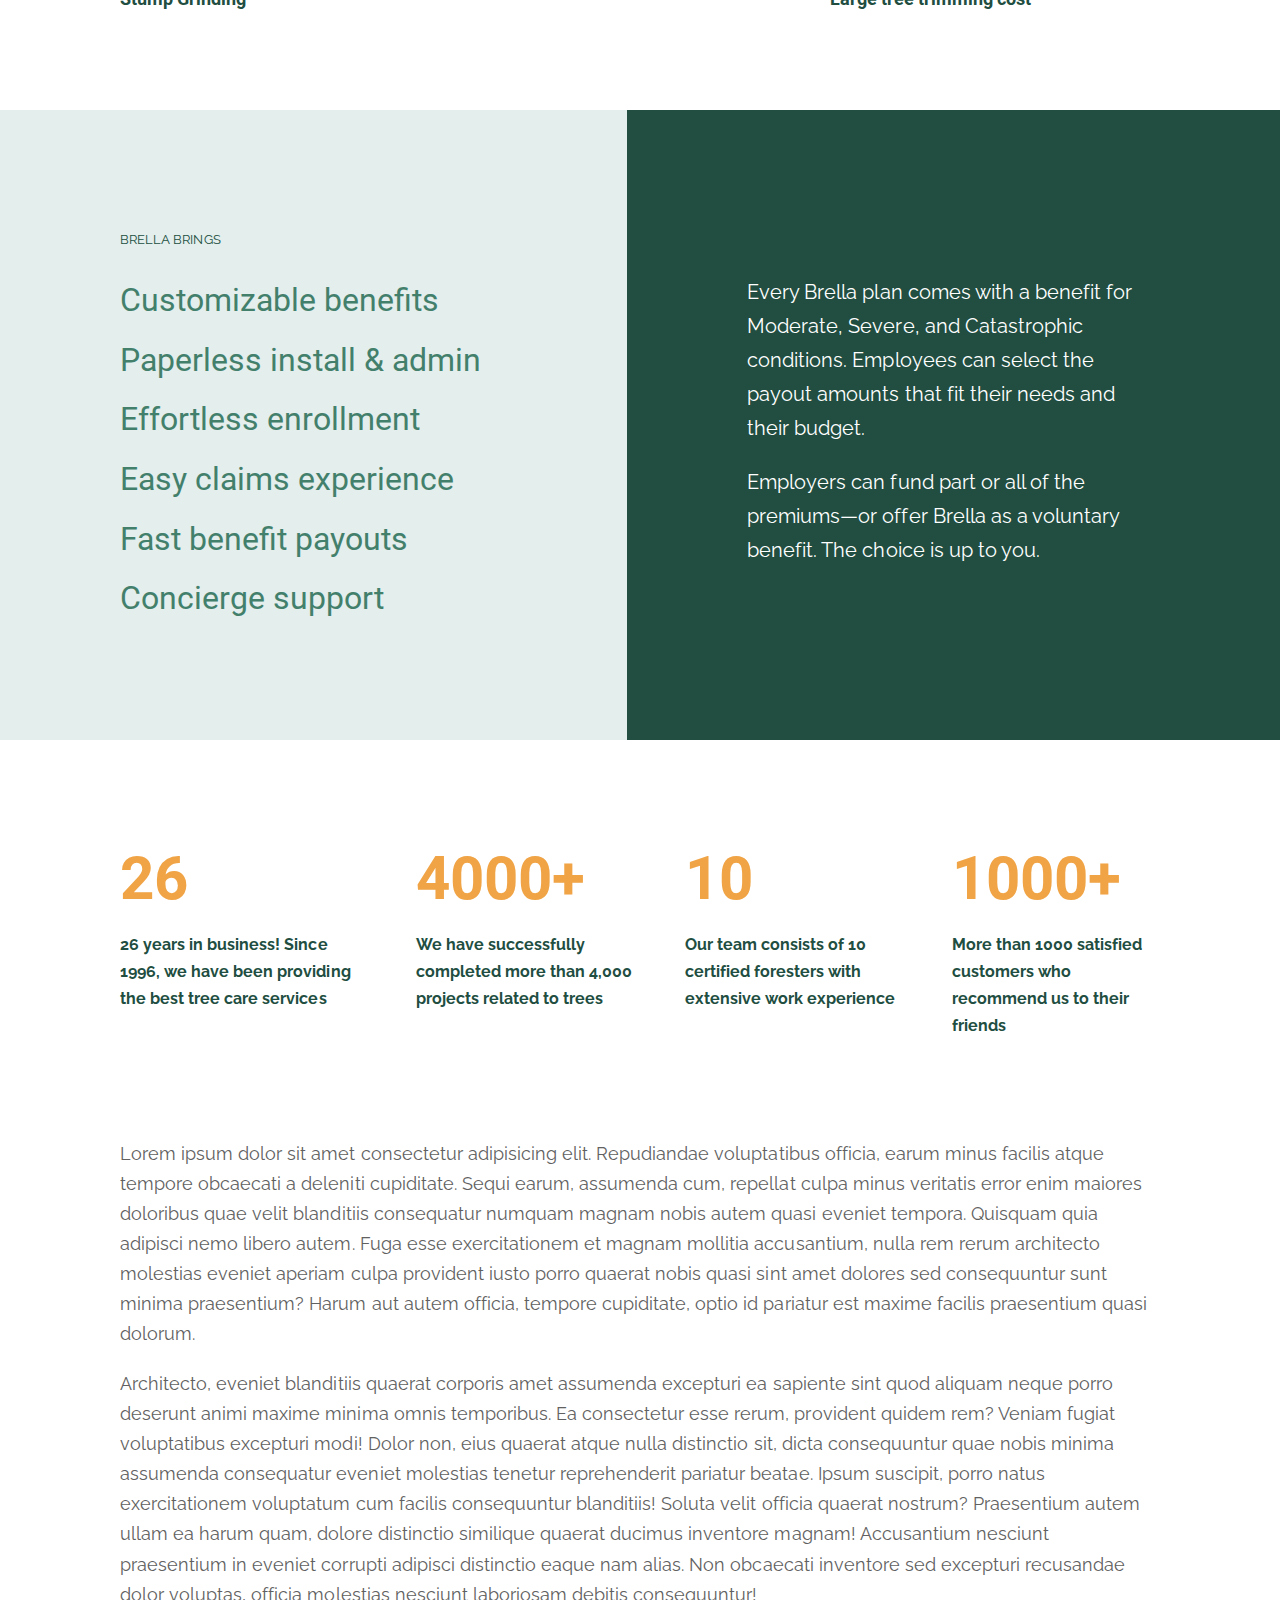
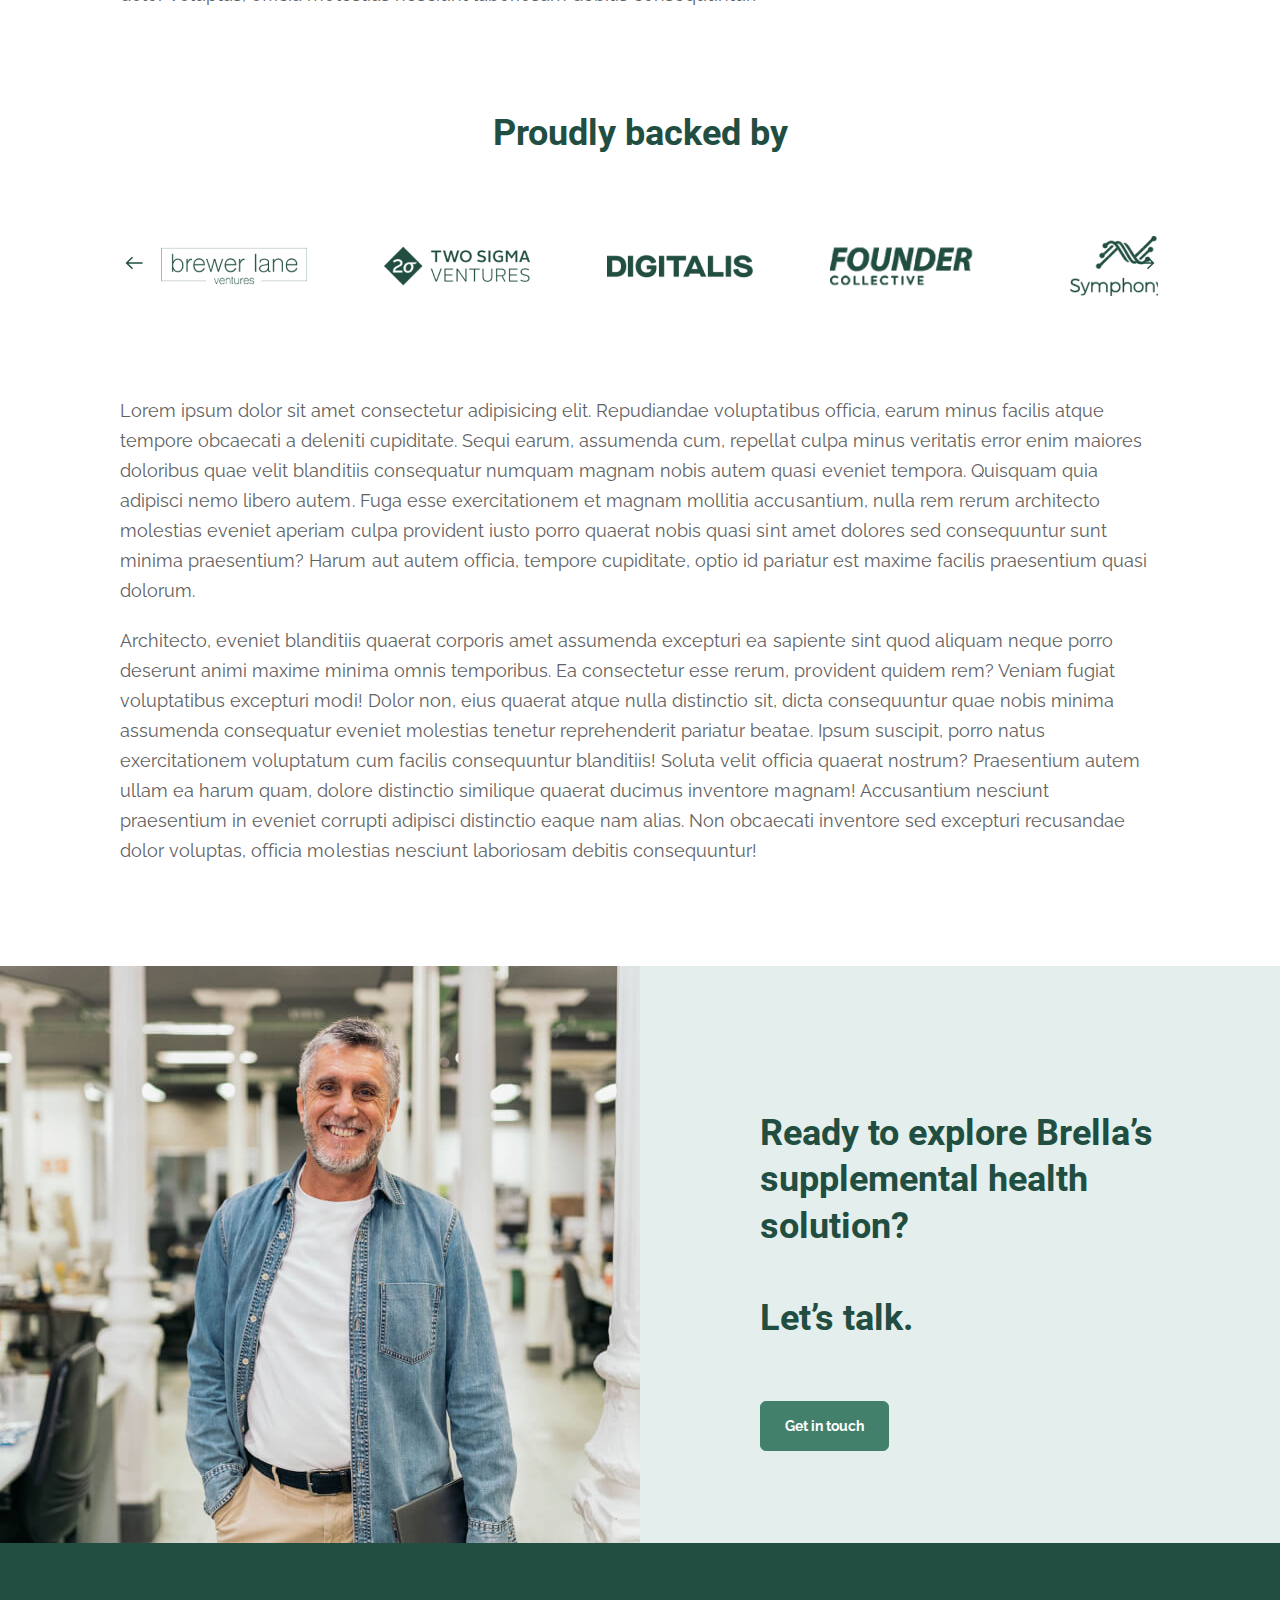
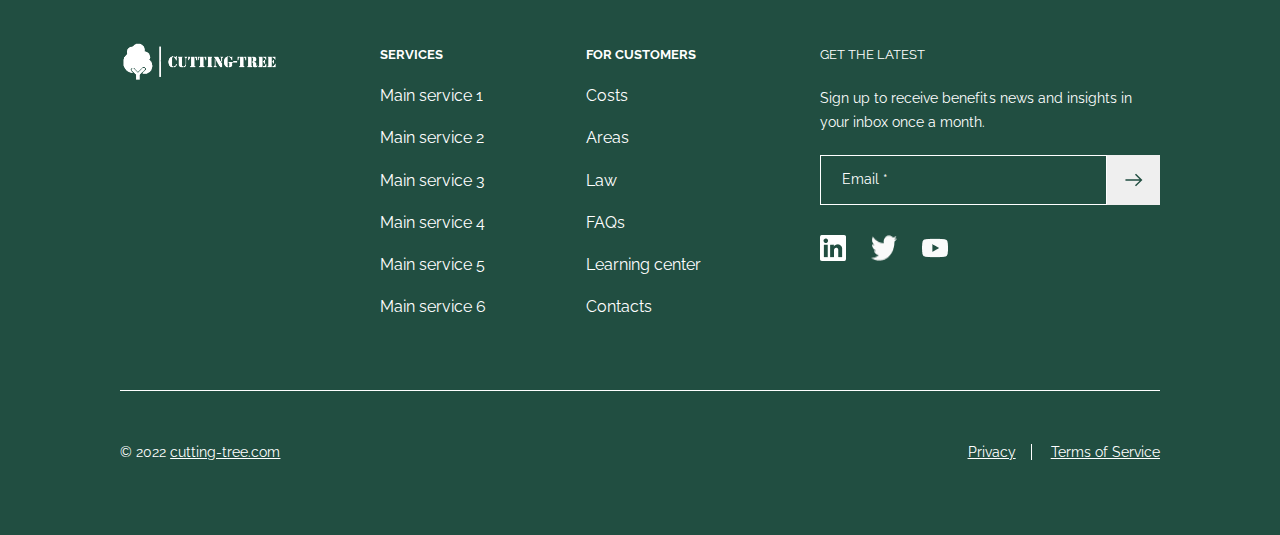
==== commit 84525e9f: "feat: add link for copyright in footer" ====
--- a/index.html
+++ b/index.html
@@ -556,7 +556,7 @@
             </div>
           </div>
           <div class="footer__oficials">
-            <p class="footer__copyright">&copy; 2022 cutting-tree.com</p>
+            <p class="footer__copyright">&copy; 2022 <a href="/" class="footer__link">cutting-tree.com</a></p>
             <div class="footer__oficials-link">
               <a href="/privacy/" class="footer__link">Privacy</a>
               <a href="/terms-of-services/" class="footer__link">Terms of Service</a>
--- a/styles/styles.css
+++ b/styles/styles.css
@@ -1662,26 +1662,26 @@
   line-height: 1.71;
   color: #FFFFFF;
   letter-spacing: 0.02px;
-  text-decoration: none;
+  text-decoration: underline;
   padding: 0 15px;
   box-sizing: border-box;
-}
-.footer__link:not(:last-of-type) {
-  border-right: 1px solid #FFFFFF;
-}
-.footer__link:last-of-type {
-  padding-right: 0;
-}
-.footer__link:first-of-type {
-  padding-left: 0;
-}
-.footer__link:hover {
-  text-decoration: underline;
 }
 @media (max-width: 480px) {
   .footer__link {
     font-size: 16px;
   }
+}
+.footer__link:not(:last-of-type) {
+  border-right: 1px solid #FFFFFF;
+}
+.footer__link:last-of-type {
+  padding-right: 0;
+}
+.footer__link:first-of-type {
+  padding-left: 0;
+}
+.footer__link:hover {
+  text-decoration: none;
 }
 
 .socials__list {
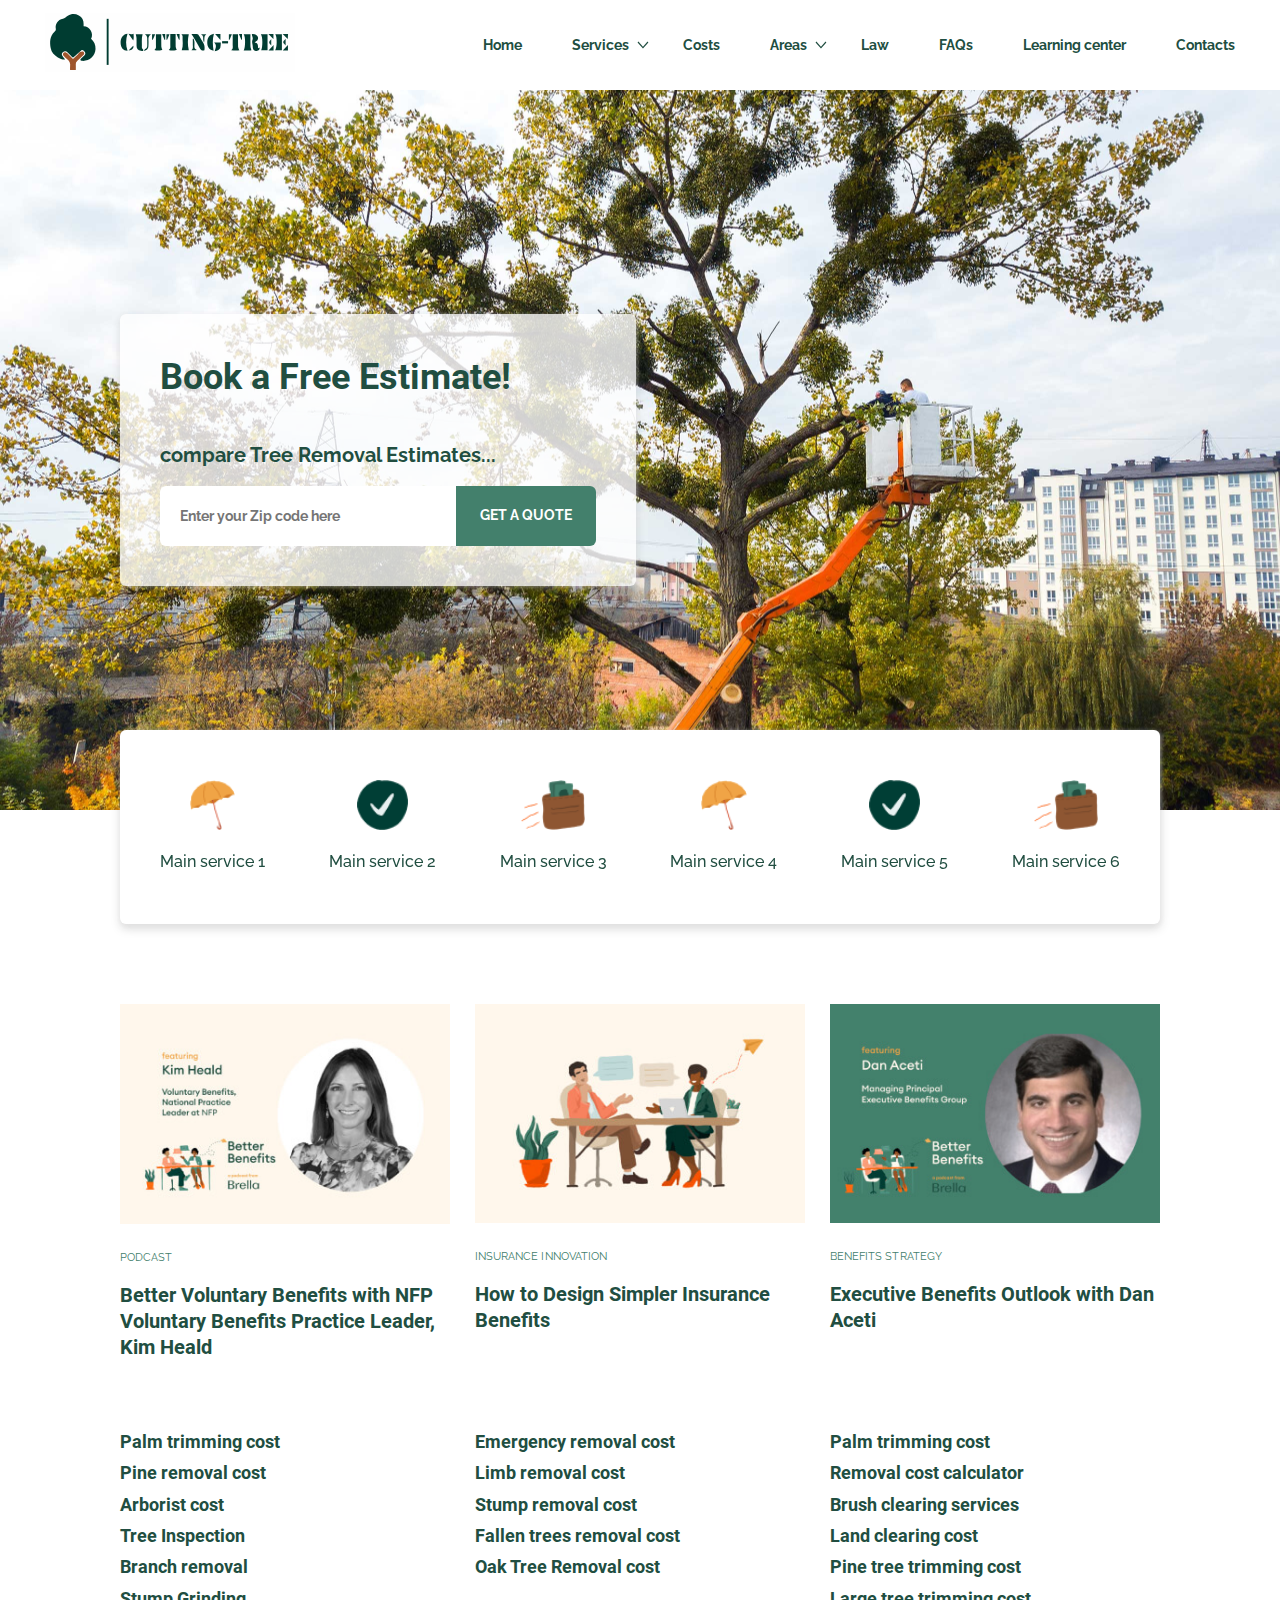
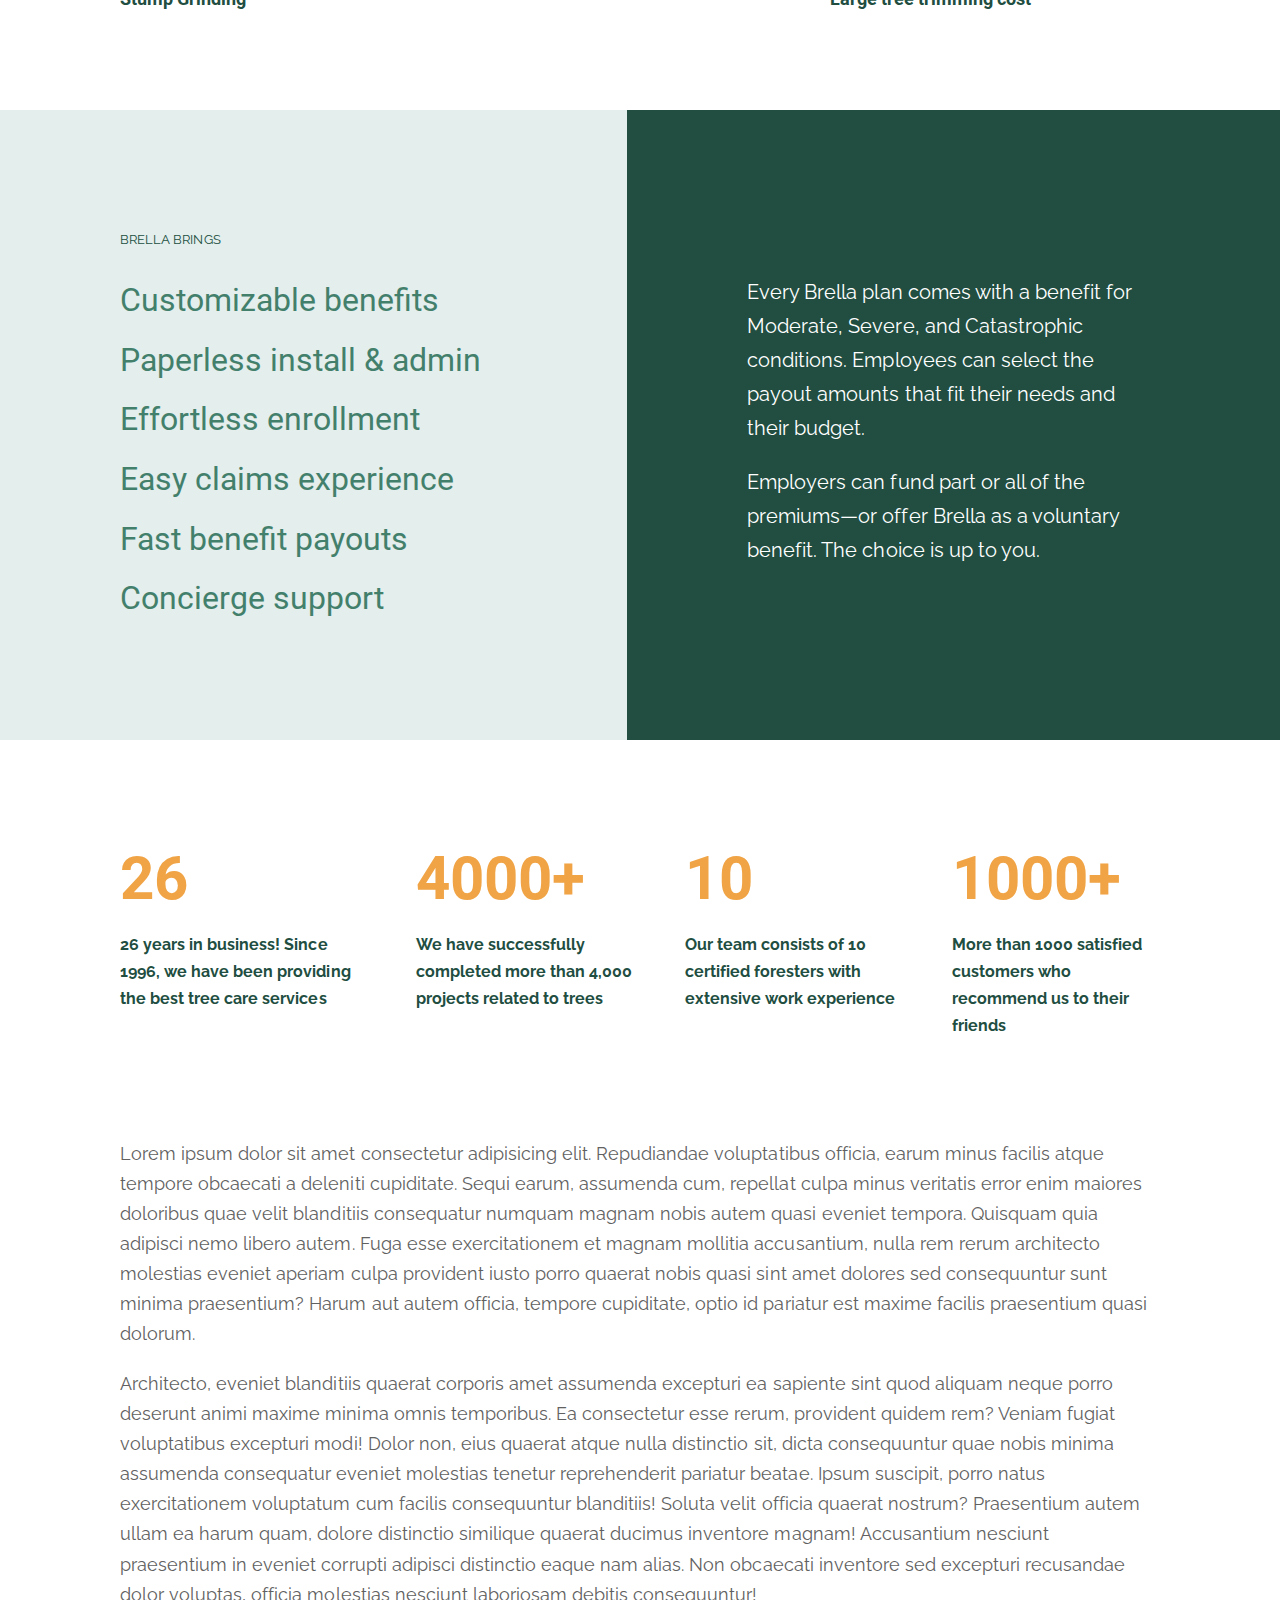
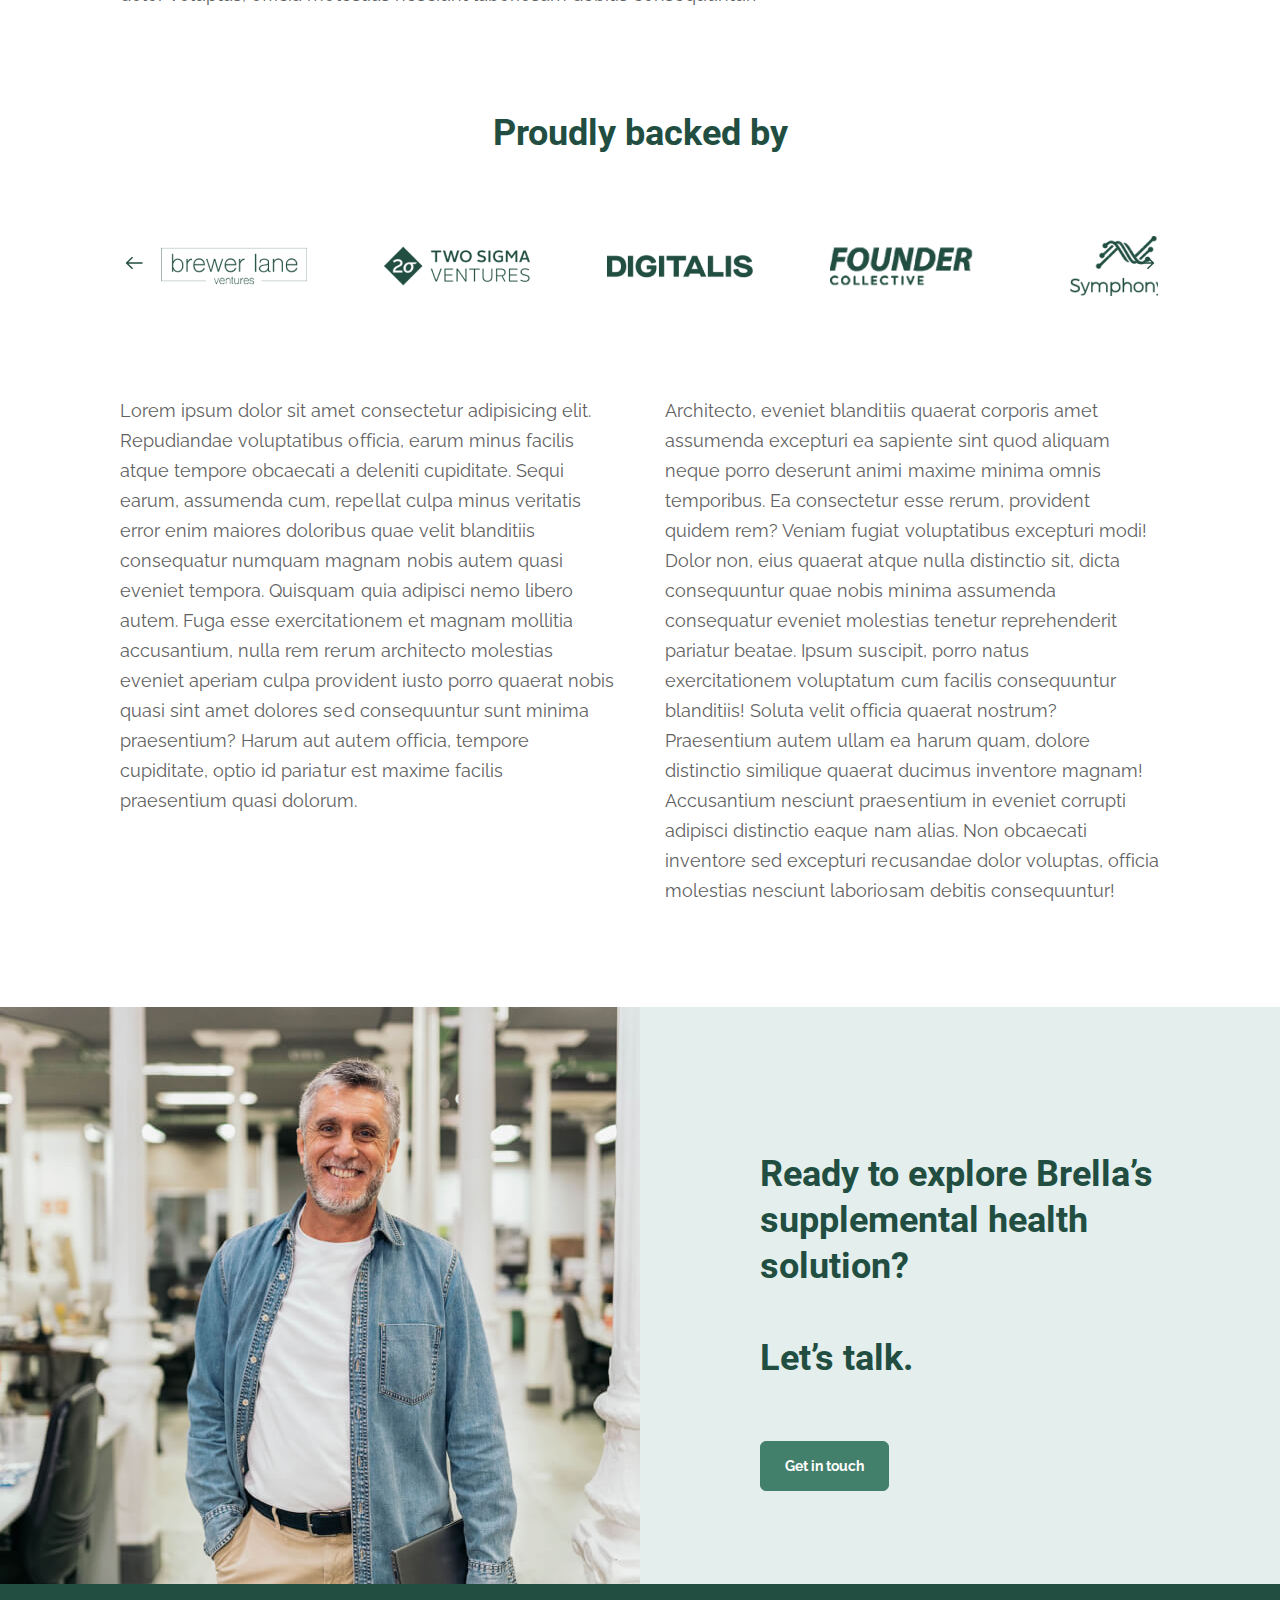
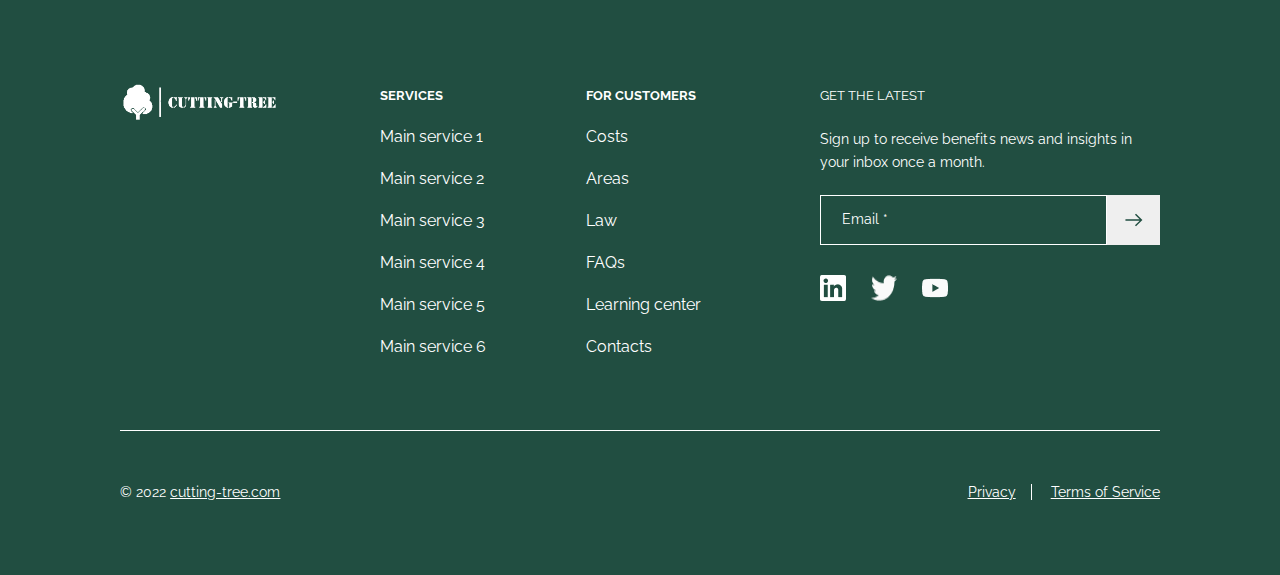
==== commit e0bb4585: "feat: add two columns text style for paragraphs" ====
--- a/index.html
+++ b/index.html
@@ -367,9 +367,9 @@
           </ul>
         </section>
 
-        <section class="texts page__section page__section_size_m">
-            <p class="texts__paragraph">Lorem ipsum dolor sit amet consectetur adipisicing elit. Repudiandae voluptatibus officia, earum minus facilis atque tempore obcaecati a deleniti cupiditate. Sequi earum, assumenda cum, repellat culpa minus veritatis error enim maiores doloribus quae velit blanditiis consequatur numquam magnam nobis autem quasi eveniet tempora. Quisquam quia adipisci nemo libero autem. Fuga esse exercitationem et magnam mollitia accusantium, nulla rem rerum architecto molestias eveniet aperiam culpa provident iusto porro quaerat nobis quasi sint amet dolores sed consequuntur sunt minima praesentium? Harum aut autem officia, tempore cupiditate, optio id pariatur est maxime facilis praesentium quasi dolorum.</p>
-            <p class="texts__paragraph">Architecto, eveniet blanditiis quaerat corporis amet assumenda excepturi ea sapiente sint quod aliquam neque porro deserunt animi maxime minima omnis temporibus. Ea consectetur esse rerum, provident quidem rem? Veniam fugiat voluptatibus excepturi modi! Dolor non, eius quaerat atque nulla distinctio sit, dicta consequuntur quae nobis minima assumenda consequatur eveniet molestias tenetur reprehenderit pariatur beatae. Ipsum suscipit, porro natus exercitationem voluptatum cum facilis consequuntur blanditiis! Soluta velit officia quaerat nostrum? Praesentium autem ullam ea harum quam, dolore distinctio similique quaerat ducimus inventore magnam! Accusantium nesciunt praesentium in eveniet corrupti adipisci distinctio eaque nam alias. Non obcaecati inventore sed excepturi recusandae dolor voluptas, officia molestias nesciunt laboriosam debitis consequuntur!</p>
+        <section class="texts texts_display_row page__section page__section_size_m">
+          <p class="texts__paragraph">Lorem ipsum dolor sit amet consectetur adipisicing elit. Repudiandae voluptatibus officia, earum minus facilis atque tempore obcaecati a deleniti cupiditate. Sequi earum, assumenda cum, repellat culpa minus veritatis error enim maiores doloribus quae velit blanditiis consequatur numquam magnam nobis autem quasi eveniet tempora. Quisquam quia adipisci nemo libero autem. Fuga esse exercitationem et magnam mollitia accusantium, nulla rem rerum architecto molestias eveniet aperiam culpa provident iusto porro quaerat nobis quasi sint amet dolores sed consequuntur sunt minima praesentium? Harum aut autem officia, tempore cupiditate, optio id pariatur est maxime facilis praesentium quasi dolorum.</p>
+          <p class="texts__paragraph">Architecto, eveniet blanditiis quaerat corporis amet assumenda excepturi ea sapiente sint quod aliquam neque porro deserunt animi maxime minima omnis temporibus. Ea consectetur esse rerum, provident quidem rem? Veniam fugiat voluptatibus excepturi modi! Dolor non, eius quaerat atque nulla distinctio sit, dicta consequuntur quae nobis minima assumenda consequatur eveniet molestias tenetur reprehenderit pariatur beatae. Ipsum suscipit, porro natus exercitationem voluptatum cum facilis consequuntur blanditiis! Soluta velit officia quaerat nostrum? Praesentium autem ullam ea harum quam, dolore distinctio similique quaerat ducimus inventore magnam! Accusantium nesciunt praesentium in eveniet corrupti adipisci distinctio eaque nam alias. Non obcaecati inventore sed excepturi recusandae dolor voluptas, officia molestias nesciunt laboriosam debitis consequuntur!</p>
         </section>
 
         <section class="clients page__section page__section_size_m">
@@ -454,7 +454,7 @@
           <div class="clients__button-prev"></div>
         </section>
 
-        <section class="texts page__section page__section_size_m">
+        <section class="texts texts_display_column page__section page__section_size_m">
           <p class="texts__paragraph">Lorem ipsum dolor sit amet consectetur adipisicing elit. Repudiandae voluptatibus officia, earum minus facilis atque tempore obcaecati a deleniti cupiditate. Sequi earum, assumenda cum, repellat culpa minus veritatis error enim maiores doloribus quae velit blanditiis consequatur numquam magnam nobis autem quasi eveniet tempora. Quisquam quia adipisci nemo libero autem. Fuga esse exercitationem et magnam mollitia accusantium, nulla rem rerum architecto molestias eveniet aperiam culpa provident iusto porro quaerat nobis quasi sint amet dolores sed consequuntur sunt minima praesentium? Harum aut autem officia, tempore cupiditate, optio id pariatur est maxime facilis praesentium quasi dolorum.</p>
           <p class="texts__paragraph">Architecto, eveniet blanditiis quaerat corporis amet assumenda excepturi ea sapiente sint quod aliquam neque porro deserunt animi maxime minima omnis temporibus. Ea consectetur esse rerum, provident quidem rem? Veniam fugiat voluptatibus excepturi modi! Dolor non, eius quaerat atque nulla distinctio sit, dicta consequuntur quae nobis minima assumenda consequatur eveniet molestias tenetur reprehenderit pariatur beatae. Ipsum suscipit, porro natus exercitationem voluptatum cum facilis consequuntur blanditiis! Soluta velit officia quaerat nostrum? Praesentium autem ullam ea harum quam, dolore distinctio similique quaerat ducimus inventore magnam! Accusantium nesciunt praesentium in eveniet corrupti adipisci distinctio eaque nam alias. Non obcaecati inventore sed excepturi recusandae dolor voluptas, officia molestias nesciunt laboriosam debitis consequuntur!</p>
       </section>
--- a/styles/styles.css
+++ b/styles/styles.css
@@ -1143,6 +1143,23 @@
   }
 }
 
+.texts {
+  display: grid;
+}
+.texts_display_row {
+  grid-template-columns: 1fr;
+  gap: 20px;
+}
+.texts_display_column {
+  grid-template-columns: 1fr 1fr;
+  gap: 50px;
+}
+@media (max-width: 767px) {
+  .texts_display_column {
+    grid-template-columns: 1fr;
+    gap: 20px;
+  }
+}
 .texts__paragraph {
   font-family: "Raleway", Arial, sans-serif;
   font-size: 18px;
@@ -1151,10 +1168,7 @@
   line-height: 1.67;
   letter-spacing: 0.02px;
   color: #616161;
-  margin: 0 0 20px;
-}
-.texts__paragraph:last-of-type {
-  margin-bottom: 0;
+  margin: 0;
 }
 
 .clients {
@@ -1599,7 +1613,7 @@
 }
 @media (max-width: 810px) {
   .footer__email {
-    padding-top: 11px;
+    padding-top: 10px;
     padding-bottom: 10px;
     font-size: 16px;
   }
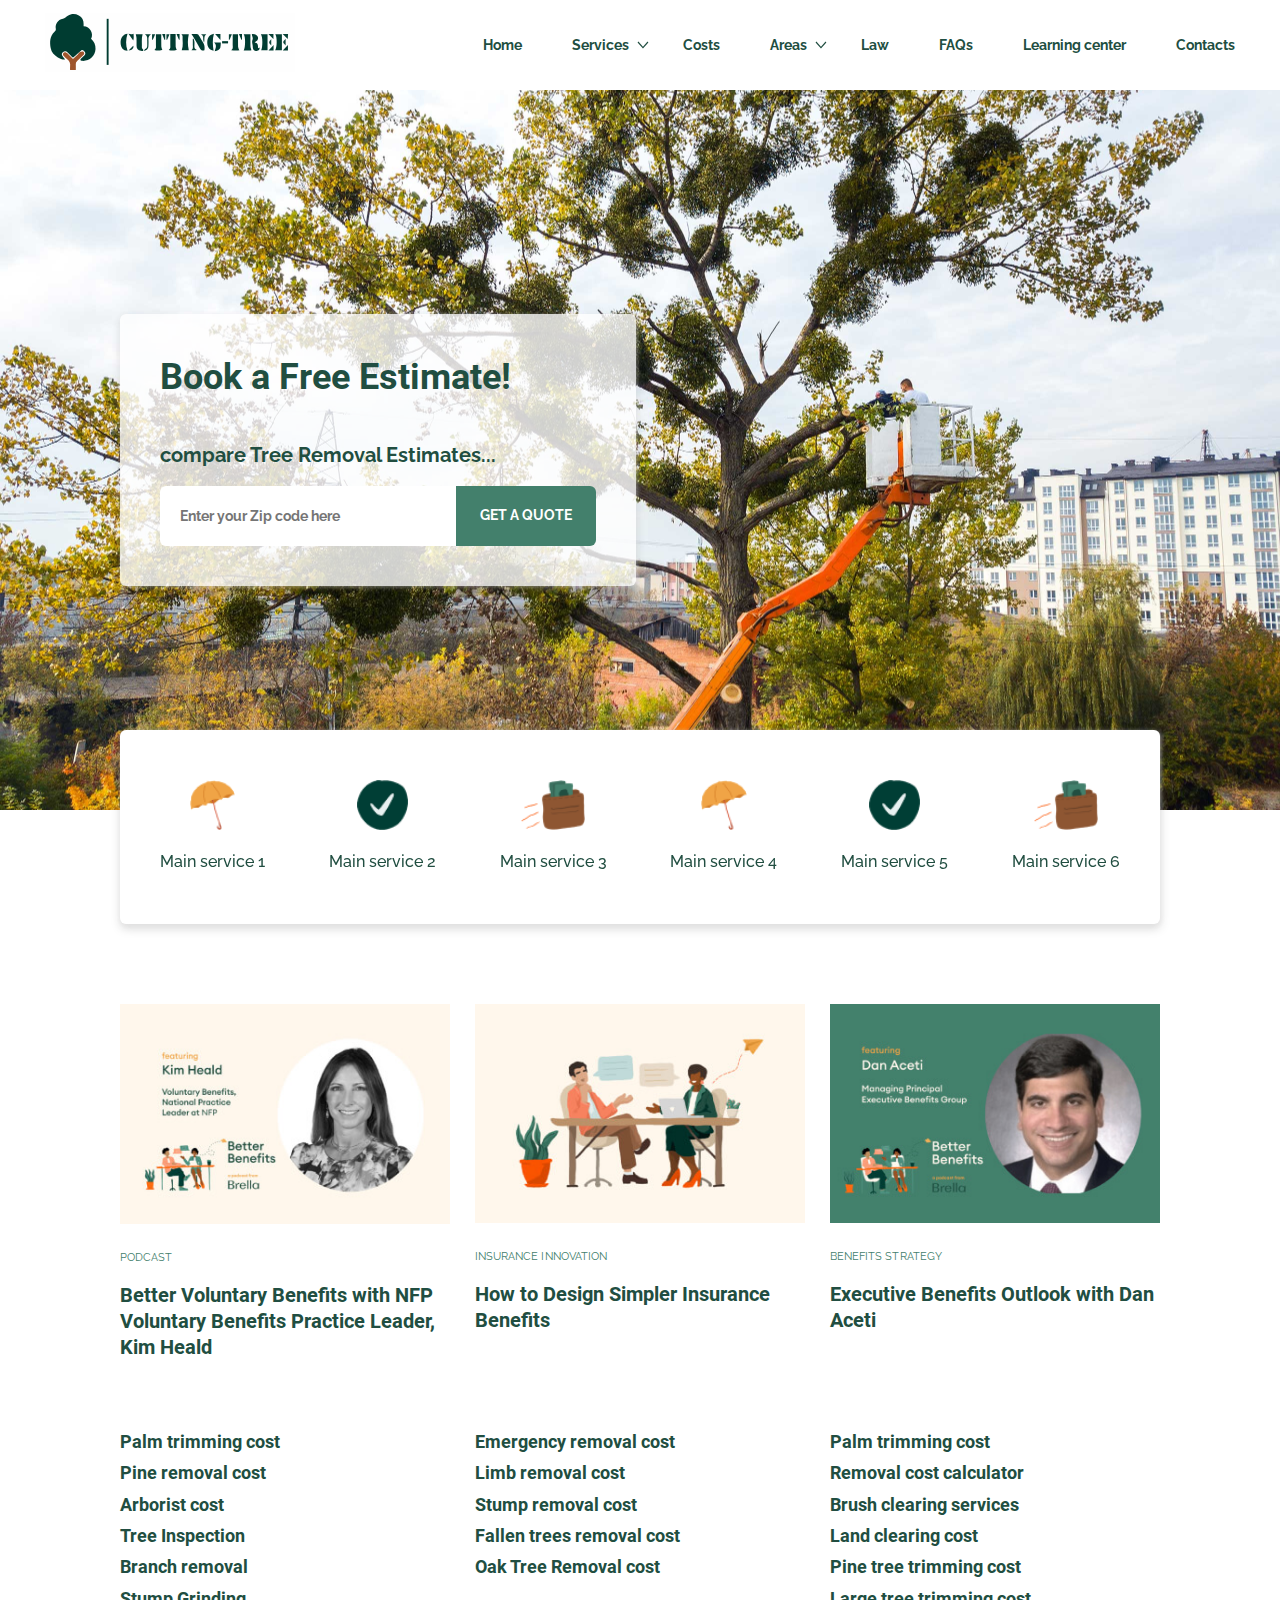
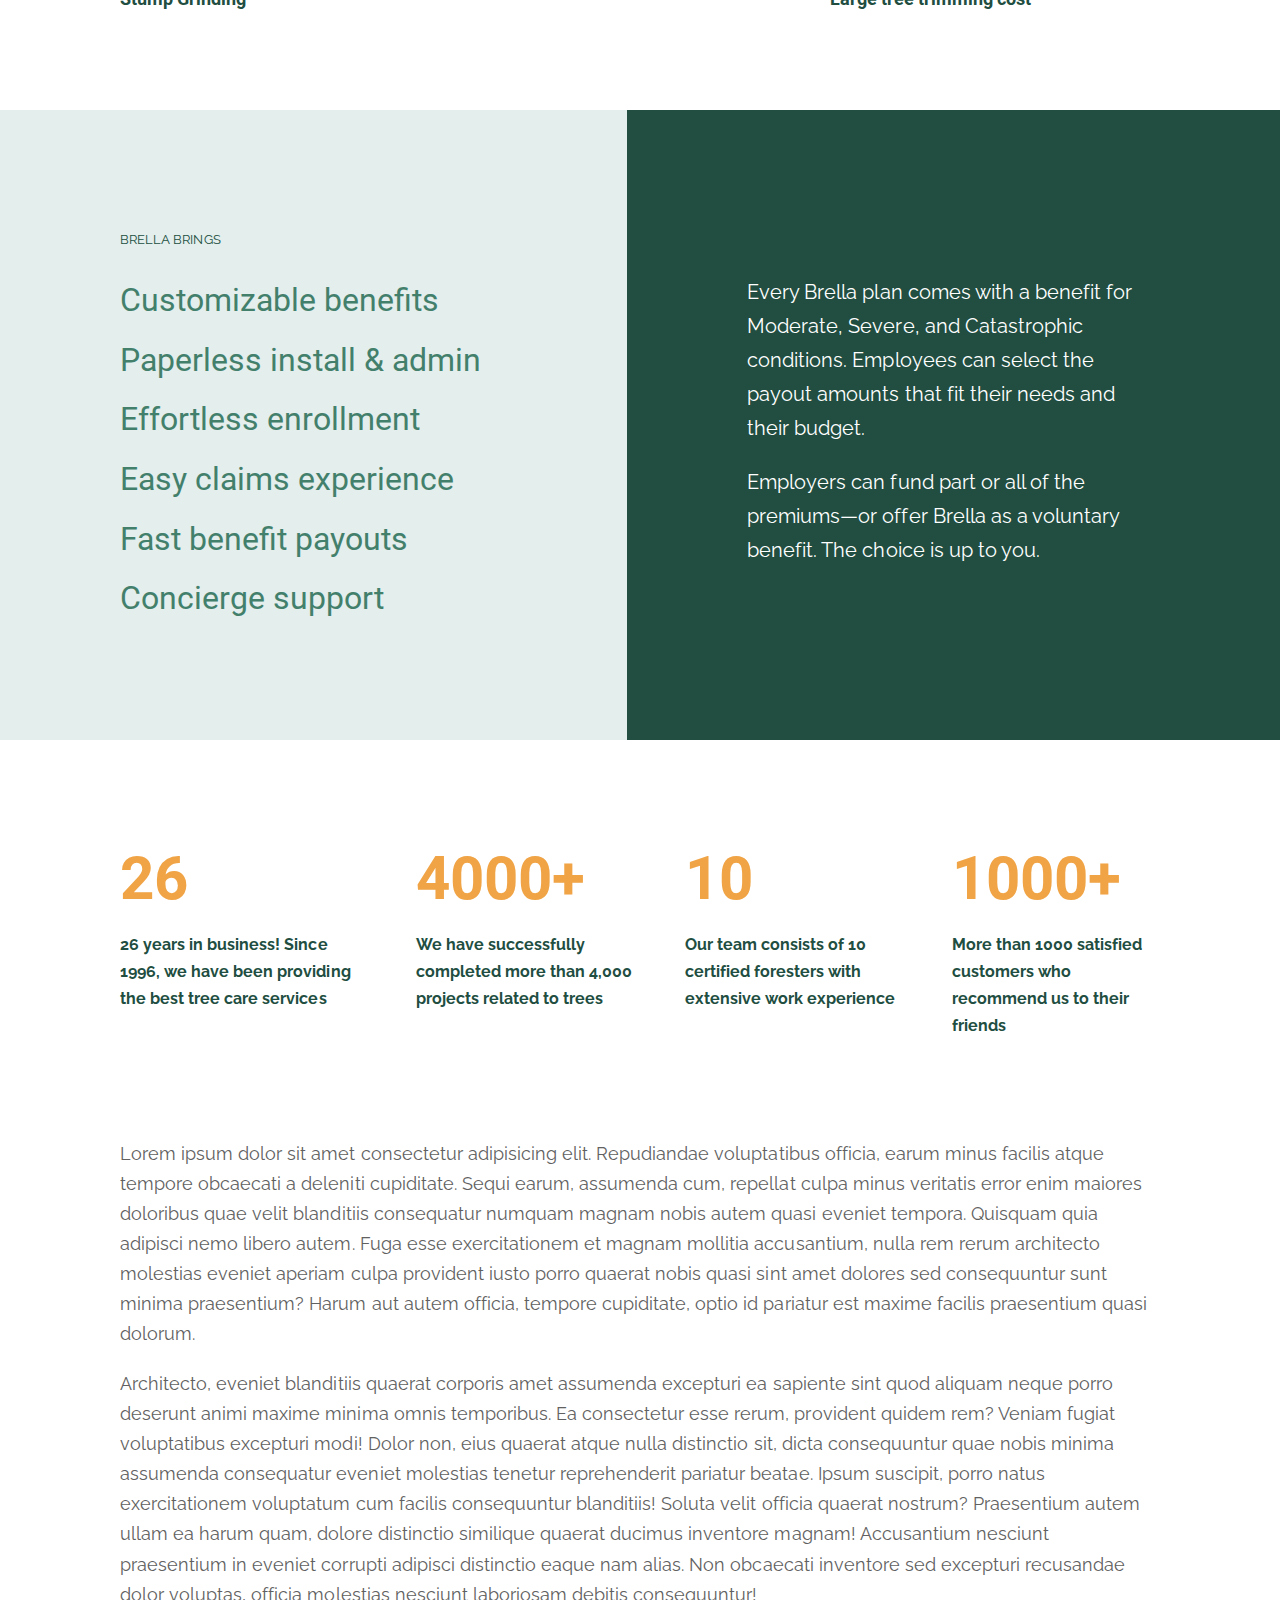
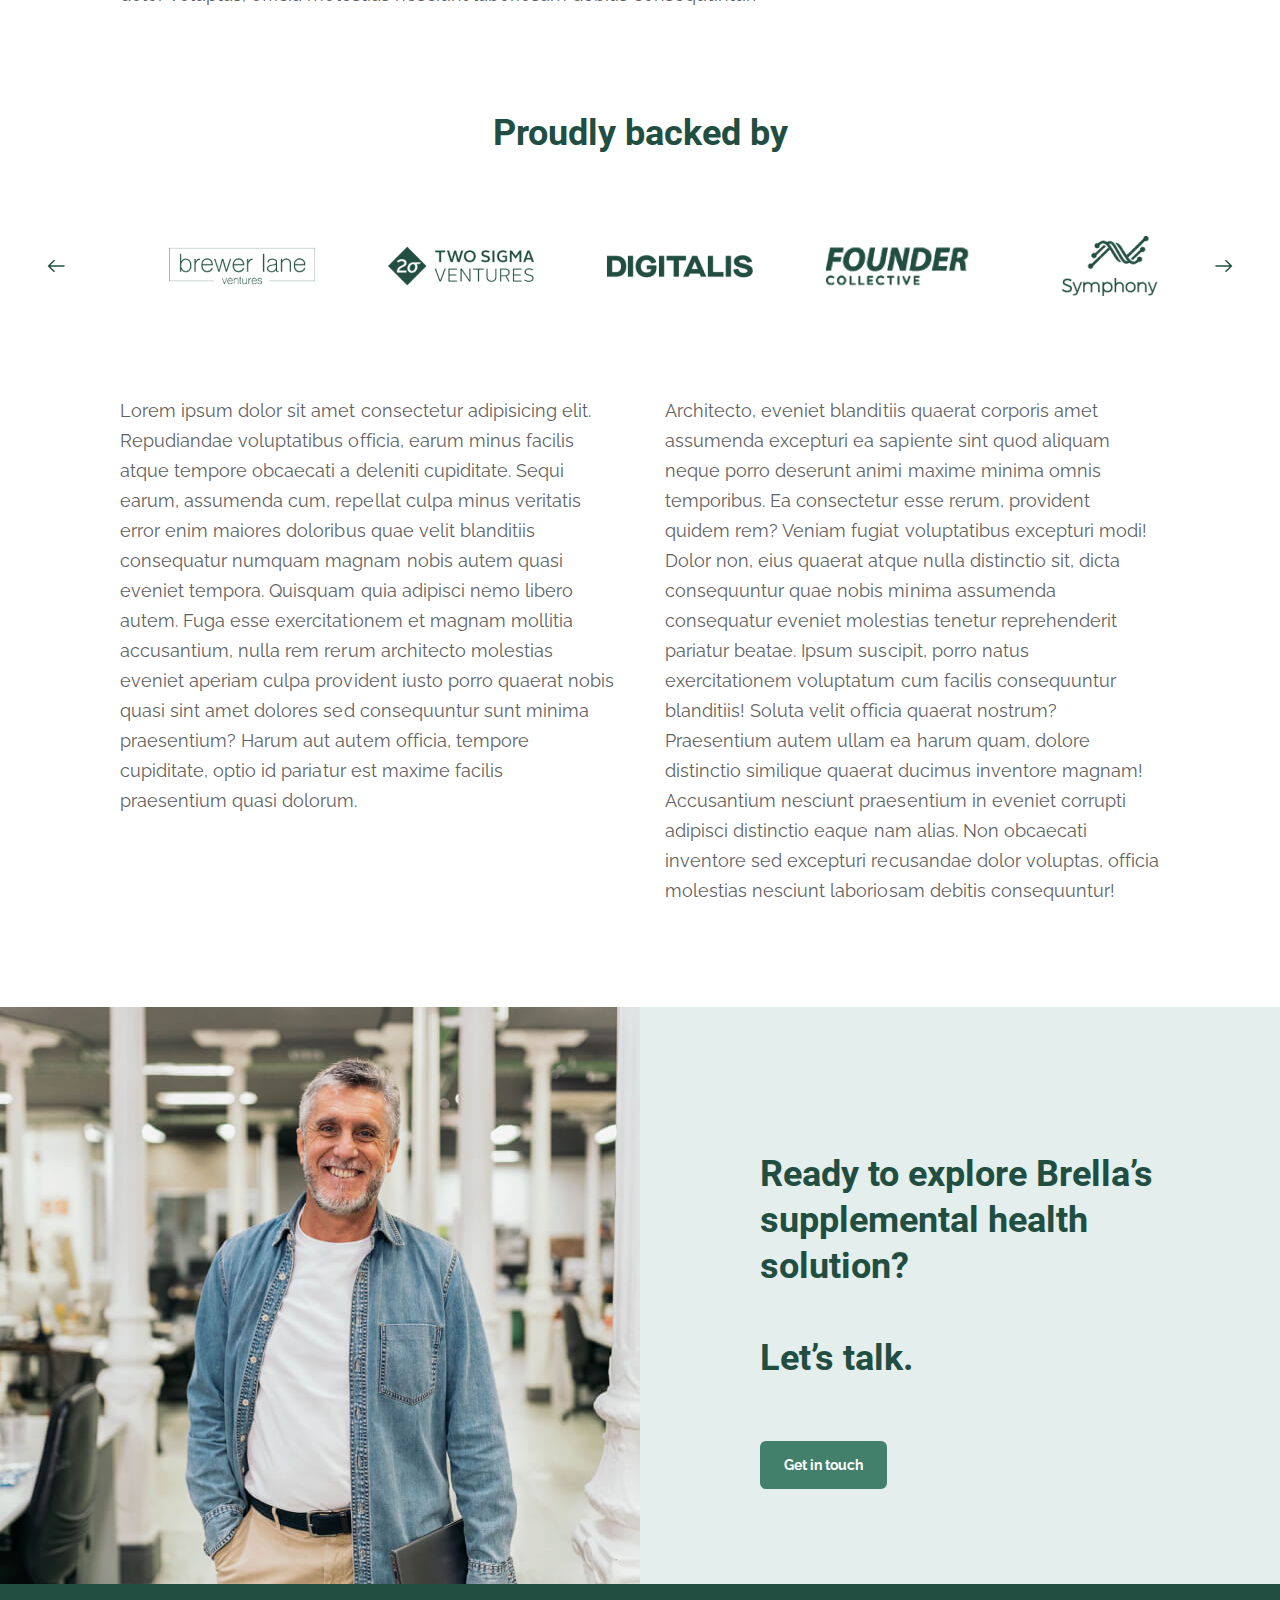
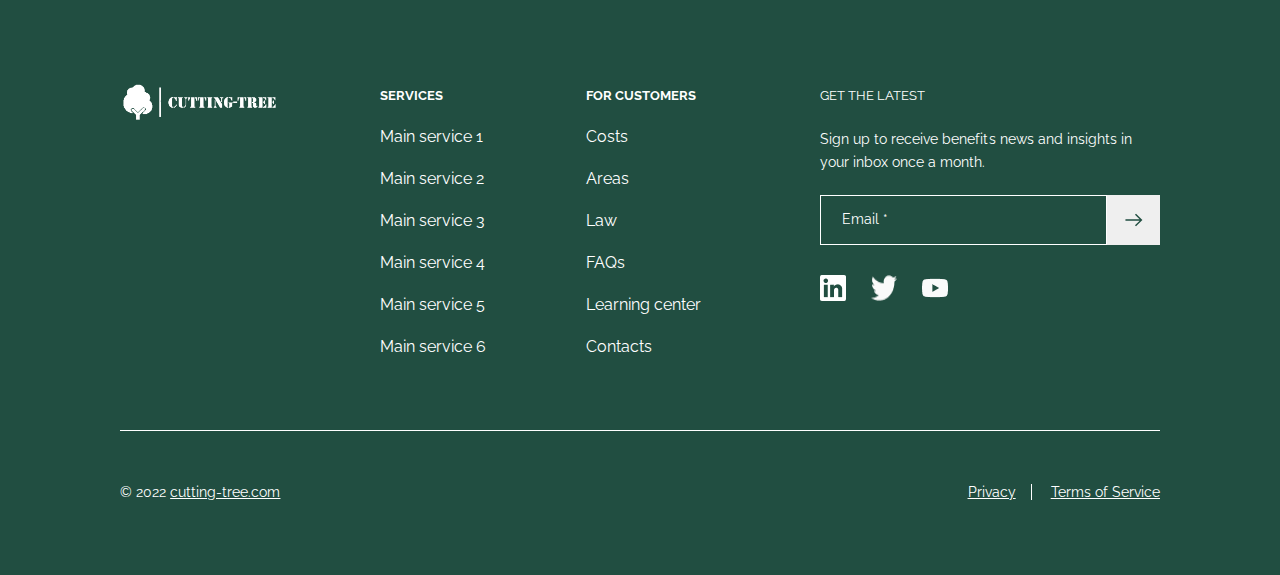
==== commit 40ea472b: "feat: finished mobile layout for clients section" ====
--- a/index.html
+++ b/index.html
@@ -372,86 +372,88 @@
           <p class="texts__paragraph">Architecto, eveniet blanditiis quaerat corporis amet assumenda excepturi ea sapiente sint quod aliquam neque porro deserunt animi maxime minima omnis temporibus. Ea consectetur esse rerum, provident quidem rem? Veniam fugiat voluptatibus excepturi modi! Dolor non, eius quaerat atque nulla distinctio sit, dicta consequuntur quae nobis minima assumenda consequatur eveniet molestias tenetur reprehenderit pariatur beatae. Ipsum suscipit, porro natus exercitationem voluptatum cum facilis consequuntur blanditiis! Soluta velit officia quaerat nostrum? Praesentium autem ullam ea harum quam, dolore distinctio similique quaerat ducimus inventore magnam! Accusantium nesciunt praesentium in eveniet corrupti adipisci distinctio eaque nam alias. Non obcaecati inventore sed excepturi recusandae dolor voluptas, officia molestias nesciunt laboriosam debitis consequuntur!</p>
         </section>
 
-        <section class="clients page__section page__section_size_m">
+        <section class="clients page__section page__section_size_l">
           <h2 class="clients__title">Proudly backed by</h2>
-          <div class="swiper mySwiper">
-            <ul class="clients__list swiper-wrapper">
-              <li class="clients__item swiper-slide">
-                <a href="#" class="clients__link">
-                  <img
-                    src="./images/client1.png"
-                    alt=""
-                    class="clients__logo"
-                  />
-                </a>
-              </li>
-              <li class="clients__item swiper-slide">
-                <a href="#" class="clients__link">
-                  <img
-                    src="./images/client2.png"
-                    alt=""
-                    class="clients__logo"
-                  />
-                </a>
-              </li>
-              <li class="clients__item swiper-slide">
-                <a href="#" class="clients__link">
-                  <img
-                    src="./images/client3.png"
-                    alt=""
-                    class="clients__logo"
-                  />
-                </a>
-              </li>
-              <li class="clients__item swiper-slide">
-                <a href="#" class="clients__link">
-                  <img
-                    src="./images/client4.png"
-                    alt=""
-                    class="clients__logo"
-                  />
-                </a>
-              </li>
-              <li class="clients__item swiper-slide">
-                <a href="#" class="clients__link">
-                  <img
-                    src="./images/client5.png"
-                    alt=""
-                    class="clients__logo"
-                  />
-                </a>
-              </li>
-              <li class="clients__item swiper-slide">
-                <a href="#" class="clients__link">
-                  <img
-                    src="./images/client1.png"
-                    alt=""
-                    class="clients__logo"
-                  />
-                </a>
-              </li>
-              <li class="clients__item swiper-slide">
-                <a href="#" class="clients__link">
-                  <img
-                    src="./images/client2.png"
-                    alt=""
-                    class="clients__logo"
-                  />
-                </a>
-              </li>
-              <li class="clients__item swiper-slide">
-                <a href="#" class="clients__link">
-                  <img
-                    src="./images/client3.png"
-                    alt=""
-                    class="clients__logo"
-                  />
-                </a>
-              </li>
-            </ul>
-          </div>
-          <div class="clients__button-next"></div>
-          <div class="clients__button-prev"></div>
+          <div class="clients__slider-container">
+            <div class="clients__button-prev clients__slider-container_block_button"></div>
+            <div class="clients__button-next clients__slider-container_block_button"></div>
+            <div class="swiper mySwiper clients__slider-container_block_swiper">
+              <ul class="clients__list swiper-wrapper">
+                <li class="clients__item swiper-slide">
+                  <a href="#" class="clients__link">
+                    <img
+                      src="./images/client1.png"
+                      alt=""
+                      class="clients__logo"
+                    />
+                  </a>
+                </li>
+                <li class="clients__item swiper-slide">
+                  <a href="#" class="clients__link">
+                    <img
+                      src="./images/client2.png"
+                      alt=""
+                      class="clients__logo"
+                    />
+                  </a>
+                </li>
+                <li class="clients__item swiper-slide">
+                  <a href="#" class="clients__link">
+                    <img
+                      src="./images/client3.png"
+                      alt=""
+                      class="clients__logo"
+                    />
+                  </a>
+                </li>
+                <li class="clients__item swiper-slide">
+                  <a href="#" class="clients__link">
+                    <img
+                      src="./images/client4.png"
+                      alt=""
+                      class="clients__logo"
+                    />
+                  </a>
+                </li>
+                <li class="clients__item swiper-slide">
+                  <a href="#" class="clients__link">
+                    <img
+                      src="./images/client5.png"
+                      alt=""
+                      class="clients__logo"
+                    />
+                  </a>
+                </li>
+                <li class="clients__item swiper-slide">
+                  <a href="#" class="clients__link">
+                    <img
+                      src="./images/client1.png"
+                      alt=""
+                      class="clients__logo"
+                    />
+                  </a>
+                </li>
+                <li class="clients__item swiper-slide">
+                  <a href="#" class="clients__link">
+                    <img
+                      src="./images/client2.png"
+                      alt=""
+                      class="clients__logo"
+                    />
+                  </a>
+                </li>
+                <li class="clients__item swiper-slide">
+                  <a href="#" class="clients__link">
+                    <img
+                      src="./images/client3.png"
+                      alt=""
+                      class="clients__logo"
+                    />
+                  </a>
+                </li>
+              </ul>
+            </div>
+          </div>
         </section>
 
         <section class="texts texts_display_column page__section page__section_size_m">
--- a/styles/styles.css
+++ b/styles/styles.css
@@ -151,7 +151,8 @@
   top: 0;
   width: 100%;
   height: 100%;
-  background-color: rgba(0, 0, 0, 0.8);
+  background-color: #000000;
+  opacity: 0.8;
   z-index: 10;
 }
 .header__overlay_visible_true {
@@ -161,7 +162,8 @@
 .logo {
   width: 100%;
   height: 100%;
-  object-fit: contain;
+  -o-object-fit: contain;
+     object-fit: contain;
 }
 
 @media (max-width: 1023px) {
@@ -268,7 +270,7 @@
   font-weight: 700;
   font-style: normal;
   line-height: 1.43;
-  color: #214E41;
+  color: #214e41;
   text-decoration: none;
 }
 @media (max-width: 1023px) {
@@ -344,7 +346,7 @@
     font-weight: 700;
     font-style: normal;
     line-height: 1.43;
-    color: #214E41;
+    color: #214e41;
   }
 }
 .menu__sublist-back:before {
@@ -395,7 +397,8 @@
 .hero__image {
   width: 100%;
   max-height: 720px;
-  object-fit: cover;
+  -o-object-fit: cover;
+     object-fit: cover;
 }
 @media (max-width: 1279px) {
   .hero__image {
@@ -463,7 +466,7 @@
   left: 0;
   width: 100%;
   height: 100%;
-  background-color: #fff;
+  background-color: #ffffff;
   opacity: 0.8;
   z-index: 1;
   border-radius: 6px;
@@ -472,8 +475,8 @@
 }
 @media (max-width: 767px) {
   .hero__action-container::before {
-    opacity: 1;
-    background-color: #eae3da;
+    opacity: 0.8;
+    background-color: #f0a446;
   }
 }
 .hero__title {
@@ -482,7 +485,7 @@
   font-weight: 700;
   font-style: normal;
   line-height: 1.28;
-  color: #214E41;
+  color: #214e41;
   margin-bottom: 40px;
   z-index: 2;
 }
@@ -503,7 +506,7 @@
   font-weight: 700;
   font-style: normal;
   line-height: 1.5;
-  color: #214E41;
+  color: #214e41;
   margin-bottom: 16px;
   z-index: 2;
 }
@@ -545,7 +548,13 @@
   font-weight: 700;
   font-style: normal;
   line-height: 1.43;
-  color: #636262;
+  color: #616161;
+}
+.form__input::-moz-placeholder {
+  opacity: 1;
+}
+.form__input:-ms-input-placeholder {
+  opacity: 1;
 }
 .form__input::placeholder {
   opacity: 1;
@@ -565,21 +574,21 @@
   min-width: 80px;
   height: 60px;
   border-radius: 0px 6px 6px 0px;
-  background-color: #43806C;
+  background-color: #43806c;
   border: none;
   font-family: "Raleway", Arial, sans-serif;
   font-size: 14px;
   font-weight: 700;
   font-style: normal;
   line-height: 1.54;
-  color: #FFFFFF;
+  color: #ffffff;
   text-transform: uppercase;
   padding: 0 20px;
-  transition: background-color 300ms ease-in-out;
+  transition: opacity 300ms ease-in-out;
 }
 .form__button:hover {
   cursor: pointer;
-  background-color: #326957;
+  opacity: 0.9;
 }
 @media (max-width: 480px) {
   .form__button {
@@ -602,7 +611,7 @@
   box-shadow: 1px 1px 4px rgba(232, 230, 230, 0.6);
   filter: drop-shadow(0px 4px 4px rgba(0, 0, 0, 0.15));
   border-radius: 6px;
-  background-color: #FFFFFF;
+  background-color: #ffffff;
 }
 @media (max-width: 1023px) {
   .advantages__list {
@@ -642,7 +651,8 @@
 }
 .advantages__image {
   height: 50px;
-  object-fit: contain;
+  -o-object-fit: contain;
+     object-fit: contain;
   margin-bottom: 20px;
 }
 .advantages__link {
@@ -654,7 +664,7 @@
   font-weight: 500;
   font-style: normal;
   line-height: 1.5;
-  color: #214E41;
+  color: #214e41;
   transition: opacity 300ms ease-in-out;
 }
 .advantages__link:hover {
@@ -744,7 +754,8 @@
 }
 .article__image {
   width: 100%;
-  object-fit: contain;
+  -o-object-fit: contain;
+     object-fit: contain;
   margin: 0 0 20px;
 }
 .article__type {
@@ -753,7 +764,7 @@
   font-weight: 400;
   font-style: normal;
   line-height: 1.654;
-  color: #43806C;
+  color: #43806c;
   letter-spacing: 0.05px;
   text-transform: uppercase;
   margin: 0 0 15px;
@@ -764,7 +775,7 @@
   font-weight: 700;
   font-style: normal;
   line-height: 1.3;
-  color: #214E41;
+  color: #214e41;
   margin: 0;
   text-decoration: none;
   transition: opacity 300ms ease-in-out;
@@ -846,7 +857,7 @@
   font-weight: 700;
   font-style: normal;
   line-height: 1.3;
-  color: #214E41;
+  color: #214e41;
   margin: 0;
   text-decoration: none;
   transition: opacity 300ms ease-in-out;
@@ -869,7 +880,7 @@
   box-sizing: border-box;
 }
 .two-sides__column:first-of-type {
-  background-color: #E3EEED;
+  background-color: #e3eeed;
   flex-grow: 1;
   padding: 120px;
 }
@@ -891,7 +902,7 @@
 }
 @media (max-width: 767px) {
   .two-sides__column:first-of-type {
-    background-color: #214E41;
+    background-color: #214e41;
     padding-top: 40px;
     padding-bottom: 40px;
   }
@@ -903,7 +914,7 @@
   }
 }
 .two-sides__column:last-of-type {
-  background-color: #214E41;
+  background-color: #214e41;
   flex-basis: 51%;
   padding: 145px 120px 120px;
 }
@@ -934,7 +945,7 @@
   font-weight: 400;
   font-style: normal;
   line-height: 1.54;
-  color: #214E41;
+  color: #214e41;
   letter-spacing: 0.05px;
   text-transform: uppercase;
   margin: 0 0 30px;
@@ -946,7 +957,7 @@
 }
 @media (max-width: 767px) {
   .two-sides__caption {
-    color: #FFFFFF;
+    color: #ffffff;
   }
 }
 .two-sides__list {
@@ -969,7 +980,7 @@
   font-weight: 400;
   font-style: normal;
   line-height: 1.3;
-  color: #43806C;
+  color: #43806c;
   text-decoration: none;
   transition: text-shadow 200ms linear;
 }
@@ -980,7 +991,7 @@
 }
 @media (max-width: 767px) {
   .two-sides__link {
-    color: #FFFFFF;
+    color: #ffffff;
   }
 }
 @media (max-width: 480px) {
@@ -989,8 +1000,8 @@
   }
 }
 .two-sides__link:hover {
-  color: #214E41;
-  text-shadow: 0.6px 0 0 #214E41;
+  color: #214e41;
+  text-shadow: 0.6px 0 0 #214e41;
 }
 .two-sides__link:hover::after {
   content: "";
@@ -1005,7 +1016,7 @@
 }
 @media (max-width: 767px) {
   .two-sides__link:hover {
-    color: #FFFFFF;
+    color: #ffffff;
   }
 }
 .two-sides__text {
@@ -1014,7 +1025,7 @@
   font-weight: 400;
   font-style: normal;
   line-height: 1.7;
-  color: #FFFFFF;
+  color: #ffffff;
   letter-spacing: 0.02px;
 }
 @media (max-width: 1023px) {
@@ -1095,7 +1106,7 @@
   font-weight: 700;
   font-style: normal;
   line-height: 1.3;
-  color: #F0A446;
+  color: #f0a446;
   padding: 0;
   margin: 0 0 13px;
 }
@@ -1127,7 +1138,7 @@
   font-style: normal;
   line-height: 1.69;
   letter-spacing: 0.02px;
-  color: #214E41;
+  color: #214e41;
   padding: 0;
   margin: 0;
 }
@@ -1176,6 +1187,24 @@
   padding-bottom: 100px;
   box-sizing: border-box;
   position: relative;
+}
+@media (max-width: 1279px) {
+  .clients {
+    padding-top: 80px;
+    padding-bottom: 80px;
+  }
+}
+@media (max-width: 1023px) {
+  .clients {
+    padding-top: 60px;
+    padding-bottom: 60px;
+  }
+}
+@media (max-width: 810px) {
+  .clients {
+    padding-top: 40px;
+    padding-bottom: 40px;
+  }
 }
 .clients__title {
   margin: 0 0 80px;
@@ -1185,11 +1214,39 @@
   font-weight: 700;
   font-style: normal;
   line-height: 1.28;
-  color: #214E41;
+  color: #214e41;
   text-align: center;
+}
+@media (max-width: 1279px) {
+  .clients__title {
+    font-size: 30px;
+  }
+}
+.clients__slider-container {
+  display: flex;
+  flex-flow: row nowrap;
+  justify-content: space-between;
+  align-items: center;
+  width: 100%;
+  max-width: 1200px;
+  margin: 0 auto;
+}
+.clients__slider-container_block_button:first-of-type {
+  order: 1;
+  margin-right: 10px;
+}
+.clients__slider-container_block_button:nth-of-type(2) {
+  order: 3;
+  margin-left: 10px;
+}
+.clients__slider-container_block_swiper {
+  order: 2;
 }
 .clients__list {
   margin: 0;
+}
+.clients__item {
+  width: 150px;
 }
 .clients__link {
   max-height: 60px;
@@ -1197,13 +1254,11 @@
 .clients__logo {
   width: 146px;
   height: 60px;
-  object-fit: contain;
+  -o-object-fit: contain;
+     object-fit: contain;
   overflow: hidden;
 }
 .clients__button-next {
-  position: absolute;
-  top: 245px;
-  right: 123px;
   width: 23px;
   height: 16px;
   background-image: url(../images/arrow-right.svg);
@@ -1216,9 +1271,6 @@
   cursor: pointer;
 }
 .clients__button-prev {
-  position: absolute;
-  top: 245px;
-  left: 123px;
   width: 23px;
   height: 16px;
   background-image: url(../images/arrow-right.svg);
@@ -1240,19 +1292,10 @@
 
 .swiper-slide {
   text-align: center;
-  background: #fff;
+  background: #ffffff;
   /* Center slide text vertically */
-  display: -webkit-box;
-  display: -ms-flexbox;
-  display: -webkit-flex;
-  display: flex;
-  -webkit-box-pack: center;
-  -ms-flex-pack: center;
-  -webkit-justify-content: center;
+  display: flex;
   justify-content: center;
-  -webkit-box-align: center;
-  -ms-flex-align: center;
-  -webkit-align-items: center;
   align-items: center;
 }
 
@@ -1286,7 +1329,8 @@
 .action__image {
   width: 50%;
   max-height: 577px;
-  object-fit: cover;
+  -o-object-fit: cover;
+     object-fit: cover;
   overflow: hidden;
 }
 @media (max-width: 810px) {
@@ -1296,7 +1340,7 @@
 }
 .action__prompt {
   flex-basis: 50%;
-  background-color: #E3EEED;
+  background-color: #e3eeed;
   box-sizing: border-box;
   padding: 144px 120px 96px 120px;
 }
@@ -1332,7 +1376,7 @@
   font-weight: 700;
   font-style: normal;
   line-height: 1.28;
-  color: #214E41;
+  color: #214e41;
   padding: 0;
   margin: 0;
   max-width: 423px;
@@ -1365,18 +1409,18 @@
   }
 }
 .action__button {
-  background-color: #43806C;
+  background-color: #43806c;
   box-sizing: border-box;
   padding: 13px 24px;
   border-radius: 6px;
-  border: 1px solid #43806C;
+  border: none;
   font-family: "Raleway", Arial, sans-serif;
   font-size: 14px;
   font-weight: 700;
   font-style: normal;
   line-height: 1.62;
   letter-spacing: 0.02px;
-  color: #FFFFFF;
+  color: #ffffff;
   transition: opacity 0.3s ease-in-out;
 }
 .action__button:hover {
@@ -1386,7 +1430,7 @@
 
 .footer {
   width: 100%;
-  background-color: #214E41;
+  background-color: #214e41;
 }
 .footer__main-container {
   padding-top: 100px;
@@ -1505,7 +1549,7 @@
   font-style: normal;
   line-height: 1.85;
   letter-spacing: 0.02px;
-  color: #FFFFFF;
+  color: #ffffff;
   text-transform: uppercase;
   margin: 0 0 15px;
 }
@@ -1531,7 +1575,7 @@
   font-weight: 400;
   font-style: normal;
   line-height: 1.69;
-  color: #FFFFFF;
+  color: #ffffff;
   text-decoration: none;
 }
 .footer__menu-link:hover {
@@ -1560,7 +1604,7 @@
   font-weight: 400;
   font-style: normal;
   line-height: 1.85;
-  color: #FFFFFF;
+  color: #ffffff;
   letter-spacing: 0.02px;
   text-transform: uppercase;
   margin: 0 0 20px;
@@ -1577,7 +1621,7 @@
   font-weight: 400;
   font-style: normal;
   line-height: 1.71;
-  color: #FFFFFF;
+  color: #ffffff;
   letter-spacing: 0.02px;
   margin: 0 0 20px;
 }
@@ -1594,18 +1638,26 @@
   width: calc(100% - 53px);
   padding: 12px 21px 12px;
   box-sizing: border-box;
-  background-color: #214E41;
-  border: 1px solid #FFFFFF;
+  background-color: #214e41;
+  border: 1px solid #ffffff;
   font-family: "Raleway", Arial, sans-serif;
   font-size: 14px;
   font-weight: 400;
   font-style: normal;
   line-height: 1.71;
-  color: #FFFFFF;
+  color: #ffffff;
   letter-spacing: 0.02px;
 }
+.footer__email::-moz-placeholder {
+  color: #ffffff;
+  opacity: 1;
+}
+.footer__email:-ms-input-placeholder {
+  color: #ffffff;
+  opacity: 1;
+}
 .footer__email::placeholder {
-  color: #FFFFFF;
+  color: #ffffff;
   opacity: 1;
 }
 .footer__email:focus {
@@ -1629,7 +1681,7 @@
   background-position: center center;
 }
 .footer__oficials {
-  border-top: 1px solid #FFFFFF;
+  border-top: 1px solid #ffffff;
   padding-top: 50px;
   display: flex;
   flex-direction: row;
@@ -1659,7 +1711,7 @@
   font-weight: 400;
   font-style: normal;
   line-height: 1.71;
-  color: #FFFFFF;
+  color: #ffffff;
   letter-spacing: 0.02px;
 }
 @media (max-width: 480px) {
@@ -1674,7 +1726,7 @@
   font-weight: 400;
   font-style: normal;
   line-height: 1.71;
-  color: #FFFFFF;
+  color: #ffffff;
   letter-spacing: 0.02px;
   text-decoration: underline;
   padding: 0 15px;
@@ -1686,7 +1738,7 @@
   }
 }
 .footer__link:not(:last-of-type) {
-  border-right: 1px solid #FFFFFF;
+  border-right: 1px solid #ffffff;
 }
 .footer__link:last-of-type {
   padding-right: 0;
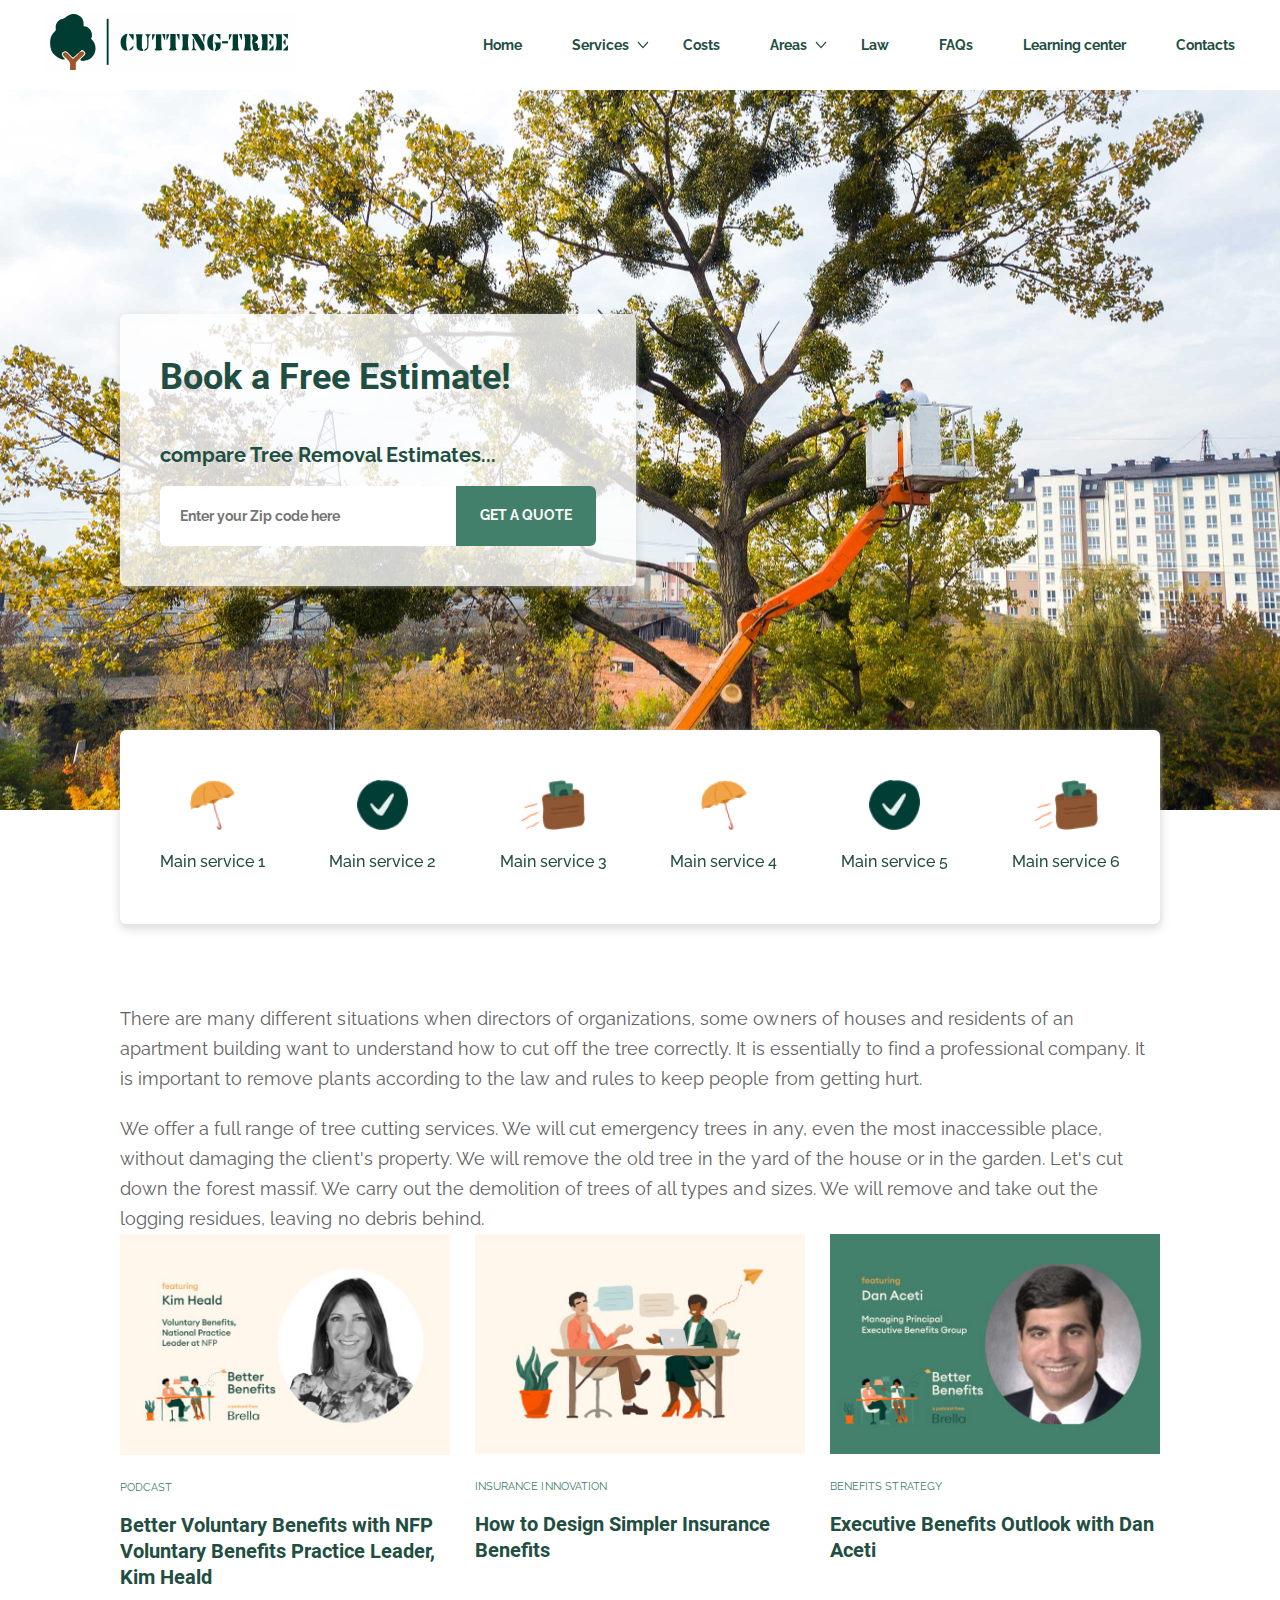
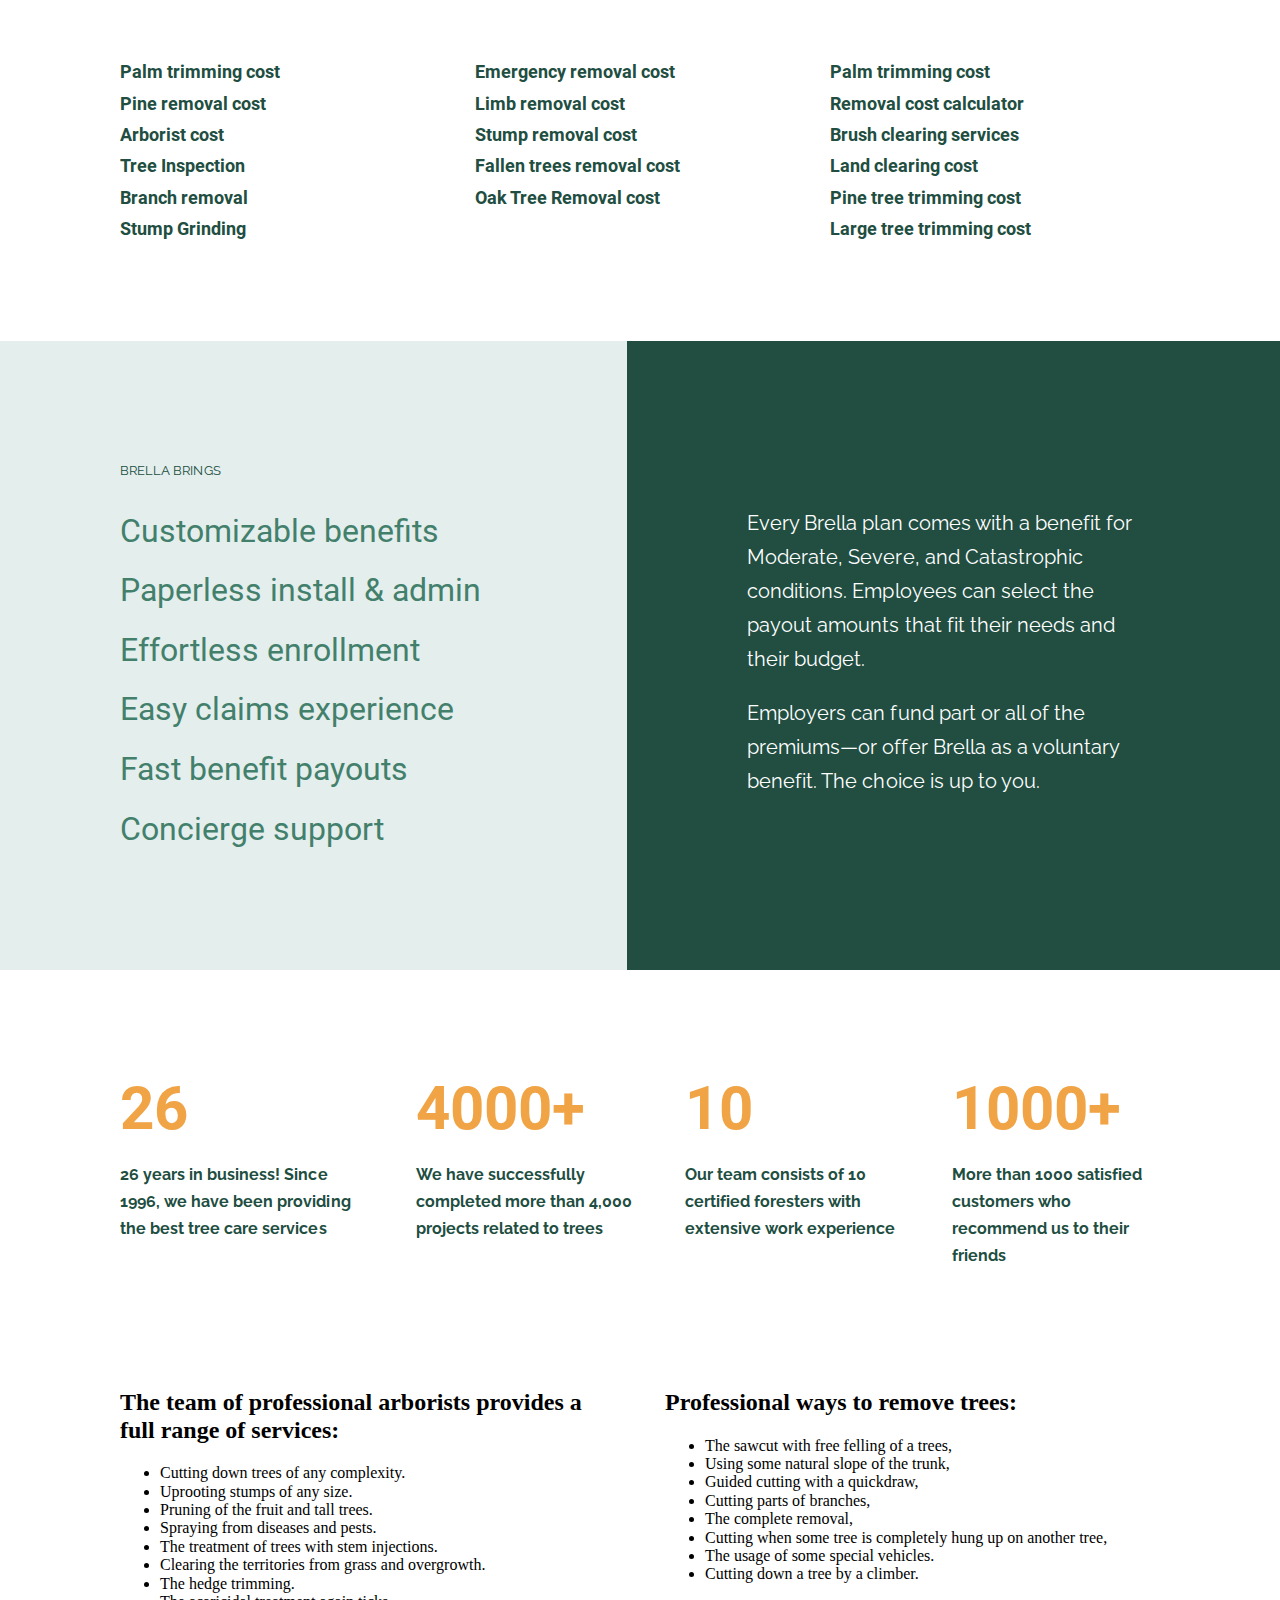
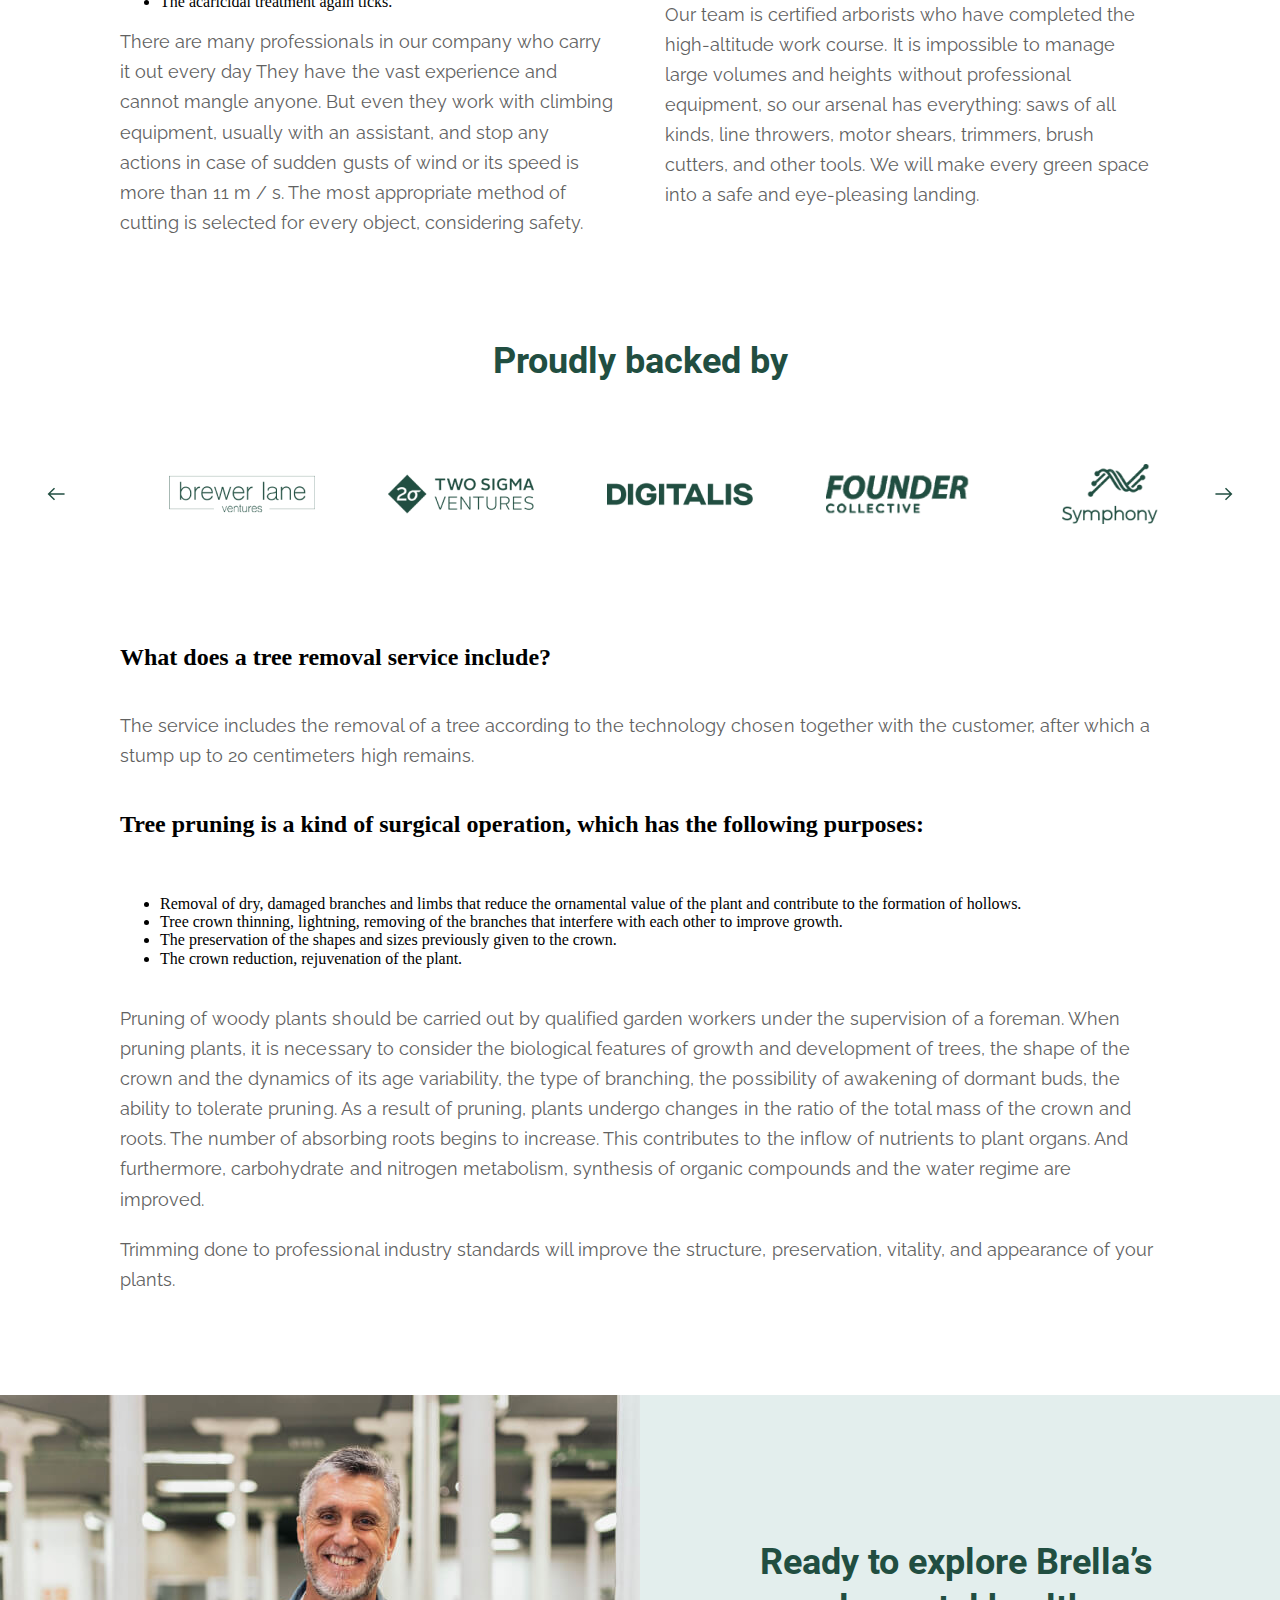
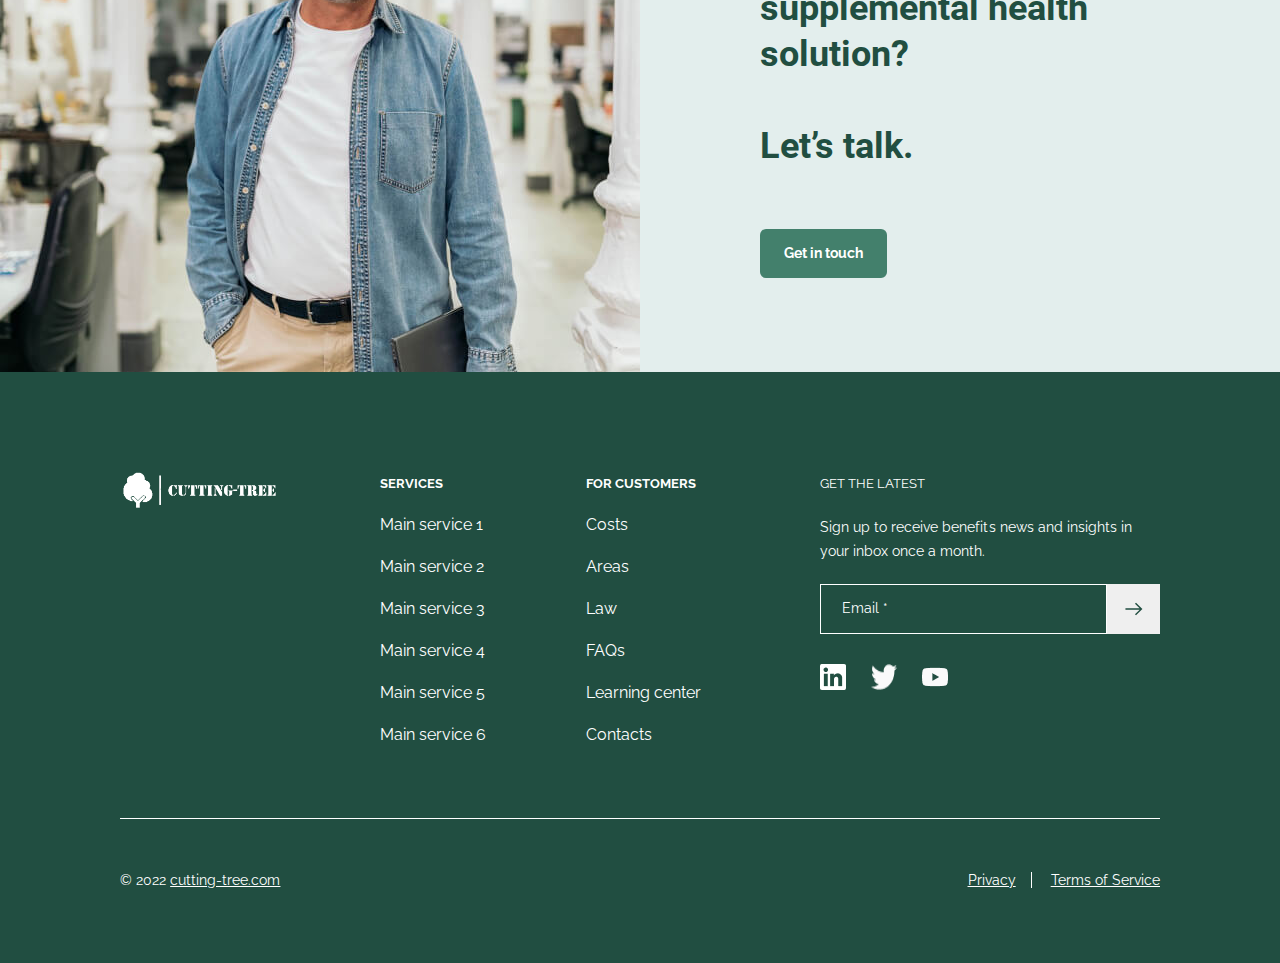
==== commit 8b9de7d0: "content: added real text to page" ====
--- a/index.html
+++ b/index.html
@@ -192,6 +192,15 @@
           </ul>
         </section>
 
+        <section class="texts texts_display_row page__section page__section_size_m">
+          <p class="texts__paragraph">
+            There are many different situations when directors of organizations, some owners of houses and residents of an apartment building want to understand how to cut off the tree correctly. It is essentially to find a professional company. It is important to remove plants according to the law and rules to keep people from getting hurt.
+          </p>
+          <p class="texts__paragraph">
+            We offer a full range of tree cutting services. We will cut emergency trees in any, even the most inaccessible place, without damaging the client's property. We will remove the old tree in the yard of the house or in the garden. Let's cut down the forest massif. We carry out the demolition of trees of all types and sizes. We will remove and take out the logging residues, leaving no debris behind.
+          </p>
+        </section>
+
         <section class="articles page__section page__section_size_l">
           <div class="scroll-row">
             <ul class="articles__list">
@@ -367,10 +376,46 @@
           </ul>
         </section>
 
-        <section class="texts texts_display_row page__section page__section_size_m">
-          <p class="texts__paragraph">Lorem ipsum dolor sit amet consectetur adipisicing elit. Repudiandae voluptatibus officia, earum minus facilis atque tempore obcaecati a deleniti cupiditate. Sequi earum, assumenda cum, repellat culpa minus veritatis error enim maiores doloribus quae velit blanditiis consequatur numquam magnam nobis autem quasi eveniet tempora. Quisquam quia adipisci nemo libero autem. Fuga esse exercitationem et magnam mollitia accusantium, nulla rem rerum architecto molestias eveniet aperiam culpa provident iusto porro quaerat nobis quasi sint amet dolores sed consequuntur sunt minima praesentium? Harum aut autem officia, tempore cupiditate, optio id pariatur est maxime facilis praesentium quasi dolorum.</p>
-          <p class="texts__paragraph">Architecto, eveniet blanditiis quaerat corporis amet assumenda excepturi ea sapiente sint quod aliquam neque porro deserunt animi maxime minima omnis temporibus. Ea consectetur esse rerum, provident quidem rem? Veniam fugiat voluptatibus excepturi modi! Dolor non, eius quaerat atque nulla distinctio sit, dicta consequuntur quae nobis minima assumenda consequatur eveniet molestias tenetur reprehenderit pariatur beatae. Ipsum suscipit, porro natus exercitationem voluptatum cum facilis consequuntur blanditiis! Soluta velit officia quaerat nostrum? Praesentium autem ullam ea harum quam, dolore distinctio similique quaerat ducimus inventore magnam! Accusantium nesciunt praesentium in eveniet corrupti adipisci distinctio eaque nam alias. Non obcaecati inventore sed excepturi recusandae dolor voluptas, officia molestias nesciunt laboriosam debitis consequuntur!</p>
-        </section>
+        <section class="texts texts_display_column page__section page__section_size_m">
+          <div class="texts__container">
+            <h2 class="texts__title">
+              The team of professional arborists provides a full range of services:
+            </h2>
+            <ul class="texts__list">
+              <li>Cutting down trees of any complexity.</li>
+              <li>Uprooting stumps of any size.</li>
+              <li>Pruning of the fruit and tall trees.</li>
+              <li>Spraying from diseases and pests.</li>
+              <li>The treatment of trees with stem injections.</li>
+              <li>Clearing the territories from grass and overgrowth.</li>
+              <li>The hedge trimming.</li>
+              <li>The acaricidal treatment again ticks.</li>
+            </ul>
+
+            <p class="texts__paragraph">
+              There are many professionals in our company who carry it out every day They have the vast experience and cannot mangle anyone. But even they work with climbing equipment, usually with an assistant, and stop any actions in case of sudden gusts of wind or its speed is more than 11 m / s. The most appropriate method of cutting is selected for every object, considering safety.
+            </p>
+          </div>
+          <div class="texts__container">
+            <h2 class="texts__title">
+              Professional ways to remove trees:
+            </h2>
+            <ul class="texts__list">
+              <li>The sawcut with free felling of a trees,</li>
+              <li>Using some natural slope of the trunk,</li>
+              <li>Guided cutting with a quickdraw,</li>
+              <li>Cutting parts of branches,</li>
+              <li>The complete removal,</li>
+              <li>Cutting when some tree is completely hung up on another tree,</li>
+              <li>The usage of some special vehicles.</li>
+              <li>Cutting down a tree by a climber.</li>
+            </ul>
+
+            <p class="texts__paragraph">
+              Our team is certified arborists who have completed the high-altitude work course. It is impossible to manage large volumes and heights without professional equipment, so our arsenal has everything: saws of all kinds, line throwers, motor shears, trimmers, brush cutters, and other tools. We will make every green space into a safe and eye-pleasing landing.
+            </p>
+          </div>
+      </section>
 
         <section class="clients page__section page__section_size_l">
           <h2 class="clients__title">Proudly backed by</h2>
@@ -456,10 +501,31 @@
           </div>
         </section>
 
-        <section class="texts texts_display_column page__section page__section_size_m">
-          <p class="texts__paragraph">Lorem ipsum dolor sit amet consectetur adipisicing elit. Repudiandae voluptatibus officia, earum minus facilis atque tempore obcaecati a deleniti cupiditate. Sequi earum, assumenda cum, repellat culpa minus veritatis error enim maiores doloribus quae velit blanditiis consequatur numquam magnam nobis autem quasi eveniet tempora. Quisquam quia adipisci nemo libero autem. Fuga esse exercitationem et magnam mollitia accusantium, nulla rem rerum architecto molestias eveniet aperiam culpa provident iusto porro quaerat nobis quasi sint amet dolores sed consequuntur sunt minima praesentium? Harum aut autem officia, tempore cupiditate, optio id pariatur est maxime facilis praesentium quasi dolorum.</p>
-          <p class="texts__paragraph">Architecto, eveniet blanditiis quaerat corporis amet assumenda excepturi ea sapiente sint quod aliquam neque porro deserunt animi maxime minima omnis temporibus. Ea consectetur esse rerum, provident quidem rem? Veniam fugiat voluptatibus excepturi modi! Dolor non, eius quaerat atque nulla distinctio sit, dicta consequuntur quae nobis minima assumenda consequatur eveniet molestias tenetur reprehenderit pariatur beatae. Ipsum suscipit, porro natus exercitationem voluptatum cum facilis consequuntur blanditiis! Soluta velit officia quaerat nostrum? Praesentium autem ullam ea harum quam, dolore distinctio similique quaerat ducimus inventore magnam! Accusantium nesciunt praesentium in eveniet corrupti adipisci distinctio eaque nam alias. Non obcaecati inventore sed excepturi recusandae dolor voluptas, officia molestias nesciunt laboriosam debitis consequuntur!</p>
-      </section>
+        <section class="texts texts_display_row page__section page__section_size_m">
+          <h2 class="texts__title">
+            What does a tree removal service include?
+          </h2>
+          <p class="texts__paragraph">
+            The service includes the removal of a tree according to the technology chosen together with the customer, after which a stump up to 20 centimeters high remains.
+          </p>
+
+          <h2 class="texts__title">
+            Tree pruning is a kind of surgical operation, which has the following purposes:
+          </h2>
+          <ul class="texts__list">
+            <li>Removal of dry, damaged branches and limbs that reduce the ornamental value of the plant and contribute to the formation of hollows.</li>
+            <li>Tree crown thinning, lightning, removing of the branches that interfere with each other to improve growth.</li>
+            <li>The preservation of the shapes and sizes previously given to the crown.</li>
+            <li>The crown reduction, rejuvenation of the plant.</li>
+          </ul>
+
+          <p class="texts__paragraph">
+            Pruning of woody plants should be carried out by qualified garden workers under the supervision of a foreman. When pruning plants, it is necessary to consider the biological features of growth and development of trees, the shape of the crown and the dynamics of its age variability, the type of branching, the possibility of awakening of dormant buds, the ability to tolerate pruning. As a result of pruning, plants undergo changes in the ratio of the total mass of the crown and roots. The number of absorbing roots begins to increase. This contributes to the inflow of nutrients to plant organs. And furthermore, carbohydrate and nitrogen metabolism, synthesis of organic compounds and the water regime are improved.
+          </p>
+          <p class="texts__paragraph">
+            Trimming done to professional industry standards will improve the structure, preservation, vitality, and appearance of your plants.
+          </p>
+        </section>
 
         <section class="action page__section page__section_size_xl">
           <img src="./images/action-pic.jpg" alt="" class="action__image" />
--- a/styles/styles.css
+++ b/styles/styles.css
@@ -1222,6 +1222,12 @@
     font-size: 30px;
   }
 }
+@media (max-width: 1023px) {
+  .clients__title {
+    font-size: 28px;
+    margin-bottom: 40px;
+  }
+}
 .clients__slider-container {
   display: flex;
   flex-flow: row nowrap;
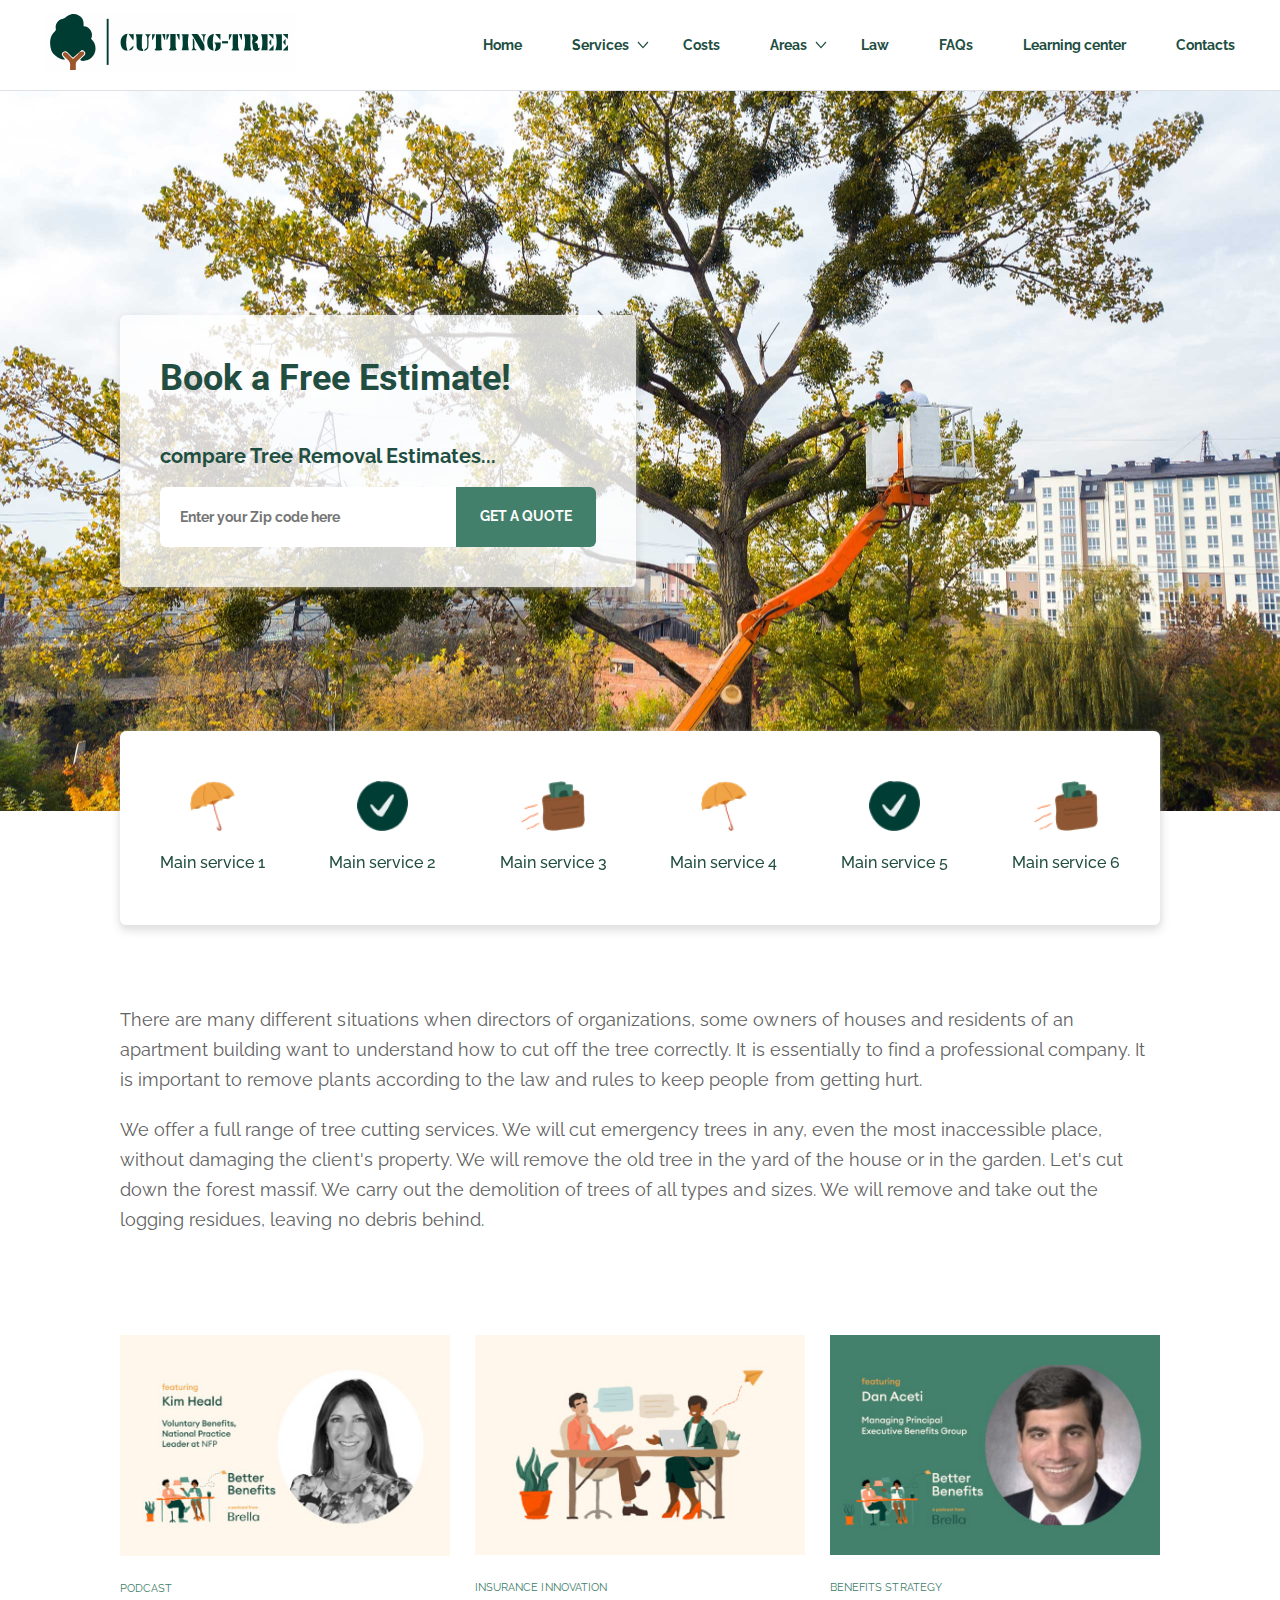
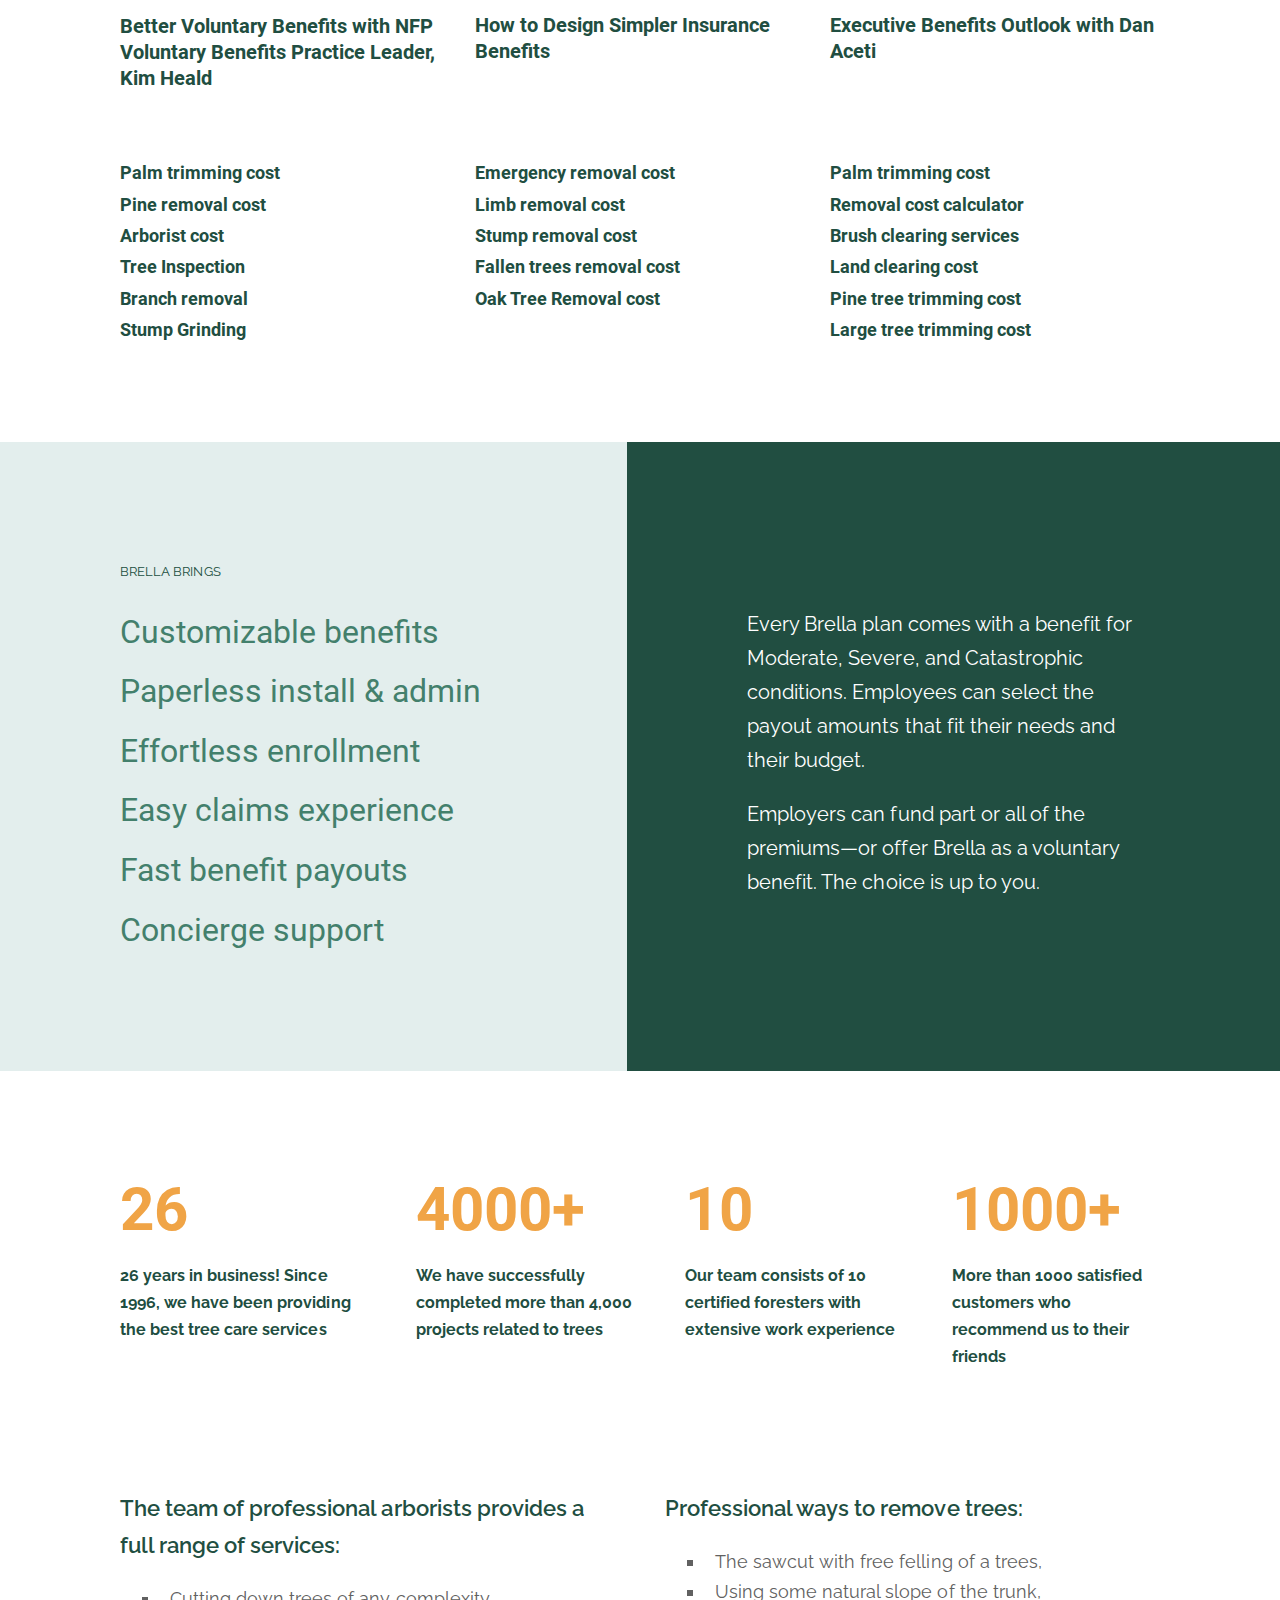
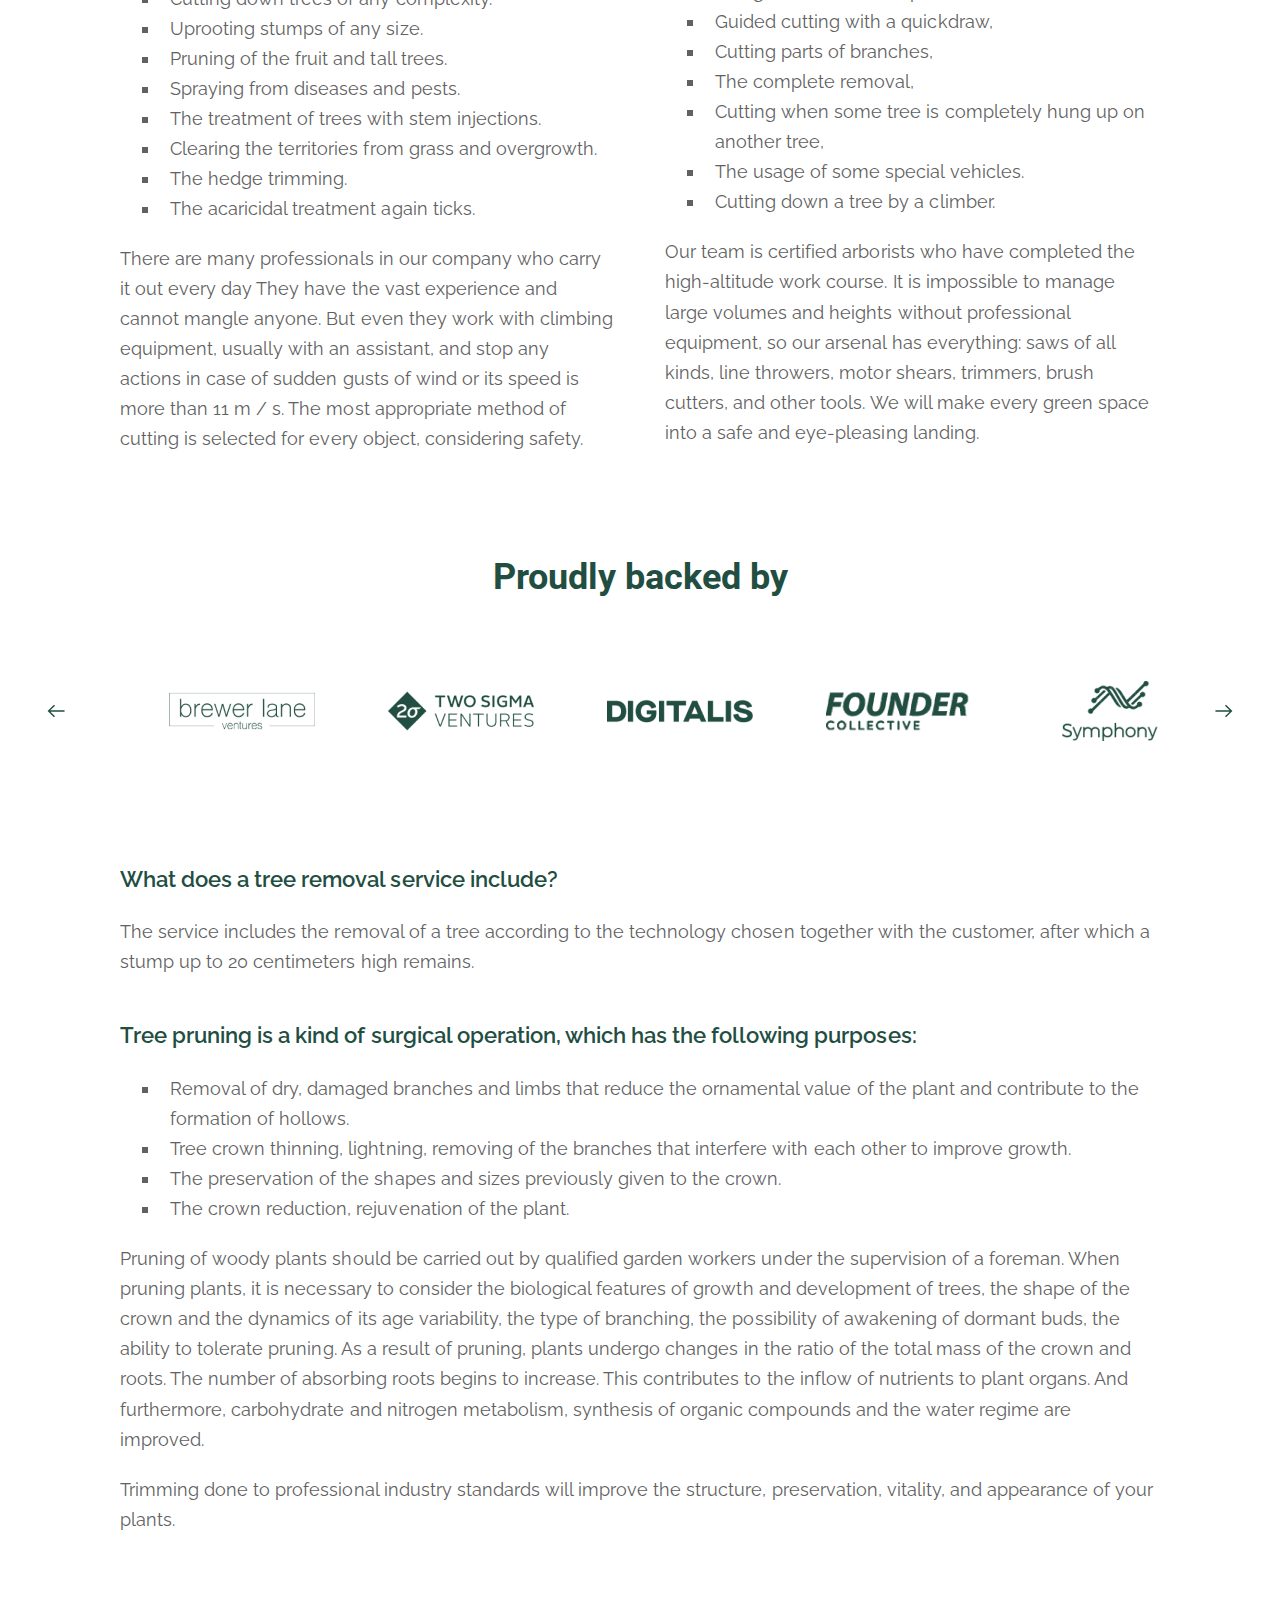
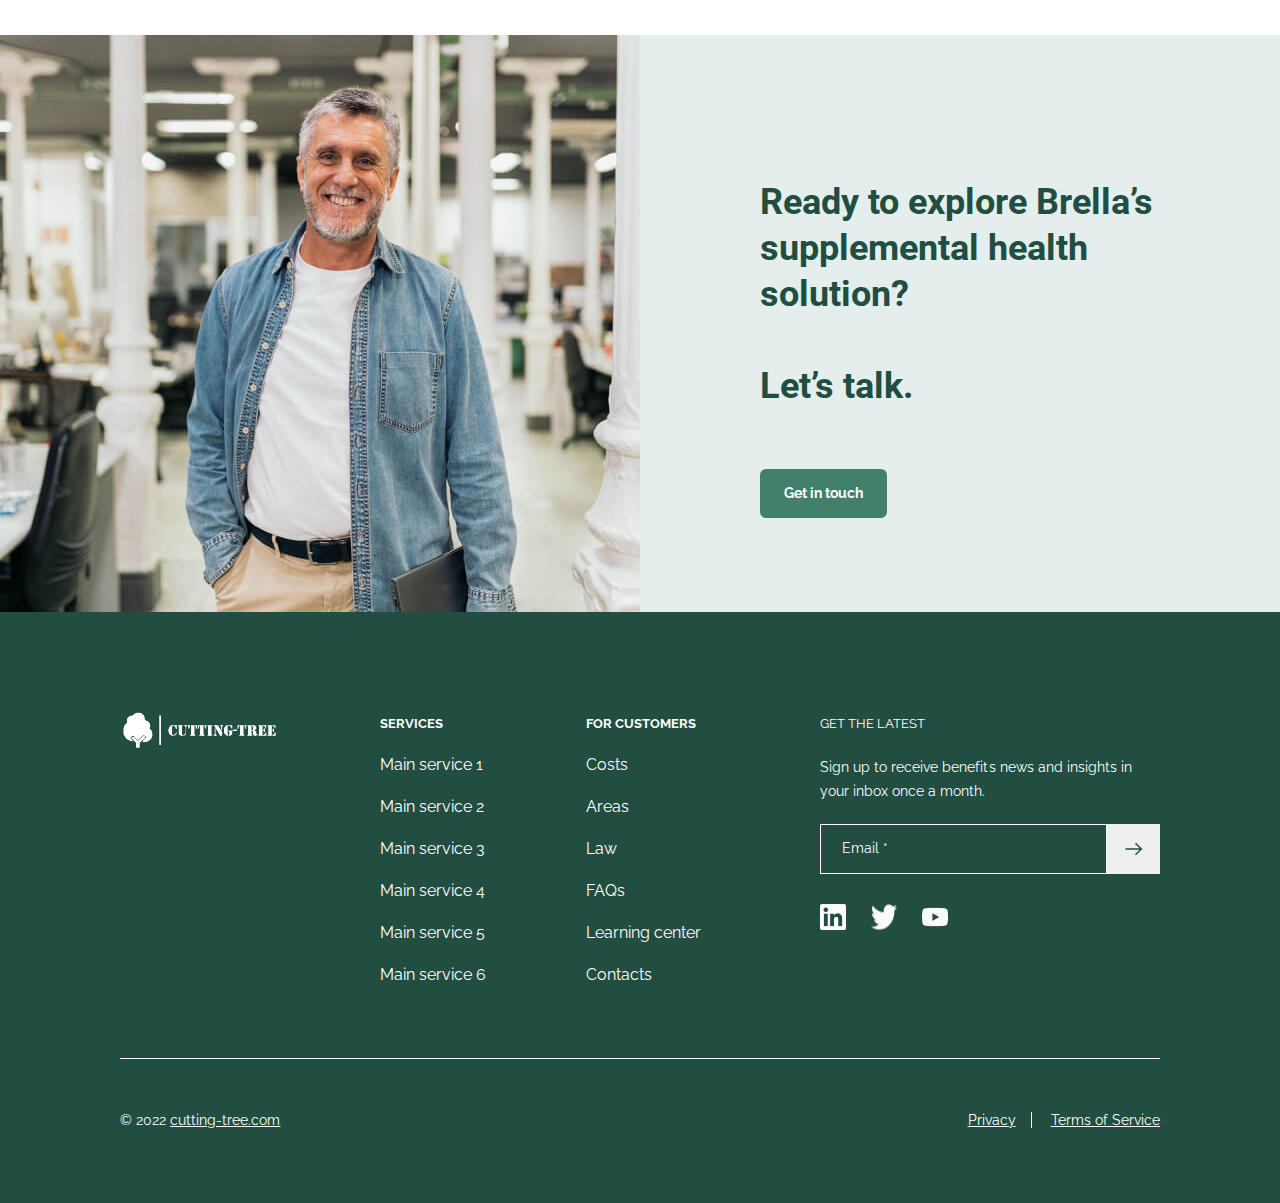
==== commit 87b74cde: "feat: add border and shadow for header" ====
--- a/index.html
+++ b/index.html
@@ -10,8 +10,8 @@
   </head>
   <body>
     <div class="page">
-      <header class="header page__section page__section_size_l">
-        <div class="header__container">
+      <header class="header">
+        <div class="header__container page__section page__section_size_l">
           <div class="header__logo">
             <a href="/">
               <img
--- a/styles/styles.css
+++ b/styles/styles.css
@@ -84,9 +84,15 @@
     padding-right: 8px;
   }
 }
+.page__section_type_inner {
+  display: flex;
+  gap: 20px;
+}
 
 .header {
   height: 90px;
+  border-bottom: 1px solid #dee2e6;
+  box-shadow: 0px 2px 8px 0px rgba(34, 60, 80, 0.1);
 }
 @media (max-width: 1023px) {
   .header {
@@ -162,8 +168,7 @@
 .logo {
   width: 100%;
   height: 100%;
-  -o-object-fit: contain;
-     object-fit: contain;
+  object-fit: contain;
 }
 
 @media (max-width: 1023px) {
@@ -397,8 +402,7 @@
 .hero__image {
   width: 100%;
   max-height: 720px;
-  -o-object-fit: cover;
-     object-fit: cover;
+  object-fit: cover;
 }
 @media (max-width: 1279px) {
   .hero__image {
@@ -550,12 +554,6 @@
   line-height: 1.43;
   color: #616161;
 }
-.form__input::-moz-placeholder {
-  opacity: 1;
-}
-.form__input:-ms-input-placeholder {
-  opacity: 1;
-}
 .form__input::placeholder {
   opacity: 1;
 }
@@ -597,6 +595,16 @@
   }
 }
 
+@media (max-width: 1023px) {
+  .advantages {
+    padding-bottom: 60px;
+  }
+}
+@media (max-width: 810px) {
+  .advantages {
+    padding-bottom: 40px;
+  }
+}
 .advantages__list {
   position: relative;
   top: -80px;
@@ -651,8 +659,7 @@
 }
 .advantages__image {
   height: 50px;
-  -o-object-fit: contain;
-     object-fit: contain;
+  object-fit: contain;
   margin-bottom: 20px;
 }
 .advantages__link {
@@ -673,11 +680,13 @@
 }
 
 .articles {
+  padding-top: 100px;
   padding-bottom: 70px;
   box-sizing: border-box;
 }
 @media (max-width: 1279px) {
   .articles {
+    padding-top: 80px;
     padding-bottom: 50px;
   }
 }
@@ -754,8 +763,7 @@
 }
 .article__image {
   width: 100%;
-  -o-object-fit: contain;
-     object-fit: contain;
+  object-fit: contain;
   margin: 0 0 20px;
 }
 .article__type {
@@ -1159,7 +1167,6 @@
 }
 .texts_display_row {
   grid-template-columns: 1fr;
-  gap: 20px;
 }
 .texts_display_column {
   grid-template-columns: 1fr 1fr;
@@ -1171,6 +1178,16 @@
     gap: 20px;
   }
 }
+.texts__title {
+  font-family: "Raleway", Arial, sans-serif;
+  font-size: 22px;
+  font-weight: 600;
+  font-style: normal;
+  line-height: 1.67;
+  letter-spacing: 0.02px;
+  color: #214e41;
+  margin: 20px 0;
+}
 .texts__paragraph {
   font-family: "Raleway", Arial, sans-serif;
   font-size: 18px;
@@ -1179,7 +1196,24 @@
   line-height: 1.67;
   letter-spacing: 0.02px;
   color: #616161;
-  margin: 0;
+  margin: 0 0 20px;
+}
+.texts__paragraph:last-of-type {
+  margin-bottom: 0;
+}
+.texts__list {
+  list-style: square;
+  font-family: "Raleway", Arial, sans-serif;
+  font-size: 18px;
+  font-weight: 400;
+  font-style: normal;
+  line-height: 1.67;
+  letter-spacing: 0.02px;
+  color: #616161;
+  margin: 0 0 20px;
+}
+.texts__list li {
+  padding-left: 10px;
 }
 
 .clients {
@@ -1260,8 +1294,7 @@
 .clients__logo {
   width: 146px;
   height: 60px;
-  -o-object-fit: contain;
-     object-fit: contain;
+  object-fit: contain;
   overflow: hidden;
 }
 .clients__button-next {
@@ -1300,9 +1333,28 @@
   text-align: center;
   background: #ffffff;
   /* Center slide text vertically */
-  display: flex;
+  display: -webkit-box;
+  display: -ms-flexbox;
+  display: -webkit-flex;
+  display: flex;
+  -webkit-box-pack: center;
+  -ms-flex-pack: center;
+  -webkit-justify-content: center;
   justify-content: center;
+  -webkit-box-align: center;
+  -ms-flex-align: center;
+  -webkit-align-items: center;
   align-items: center;
+}
+
+.content {
+  flex-basis: 70%;
+  background-color: #e3eeed;
+}
+
+.sidebar {
+  flex-basis: calc(30% - 20px);
+  background-color: #dee2e6;
 }
 
 .action {
@@ -1335,8 +1387,7 @@
 .action__image {
   width: 50%;
   max-height: 577px;
-  -o-object-fit: cover;
-     object-fit: cover;
+  object-fit: cover;
   overflow: hidden;
 }
 @media (max-width: 810px) {
@@ -1653,14 +1704,6 @@
   line-height: 1.71;
   color: #ffffff;
   letter-spacing: 0.02px;
-}
-.footer__email::-moz-placeholder {
-  color: #ffffff;
-  opacity: 1;
-}
-.footer__email:-ms-input-placeholder {
-  color: #ffffff;
-  opacity: 1;
 }
 .footer__email::placeholder {
   color: #ffffff;
